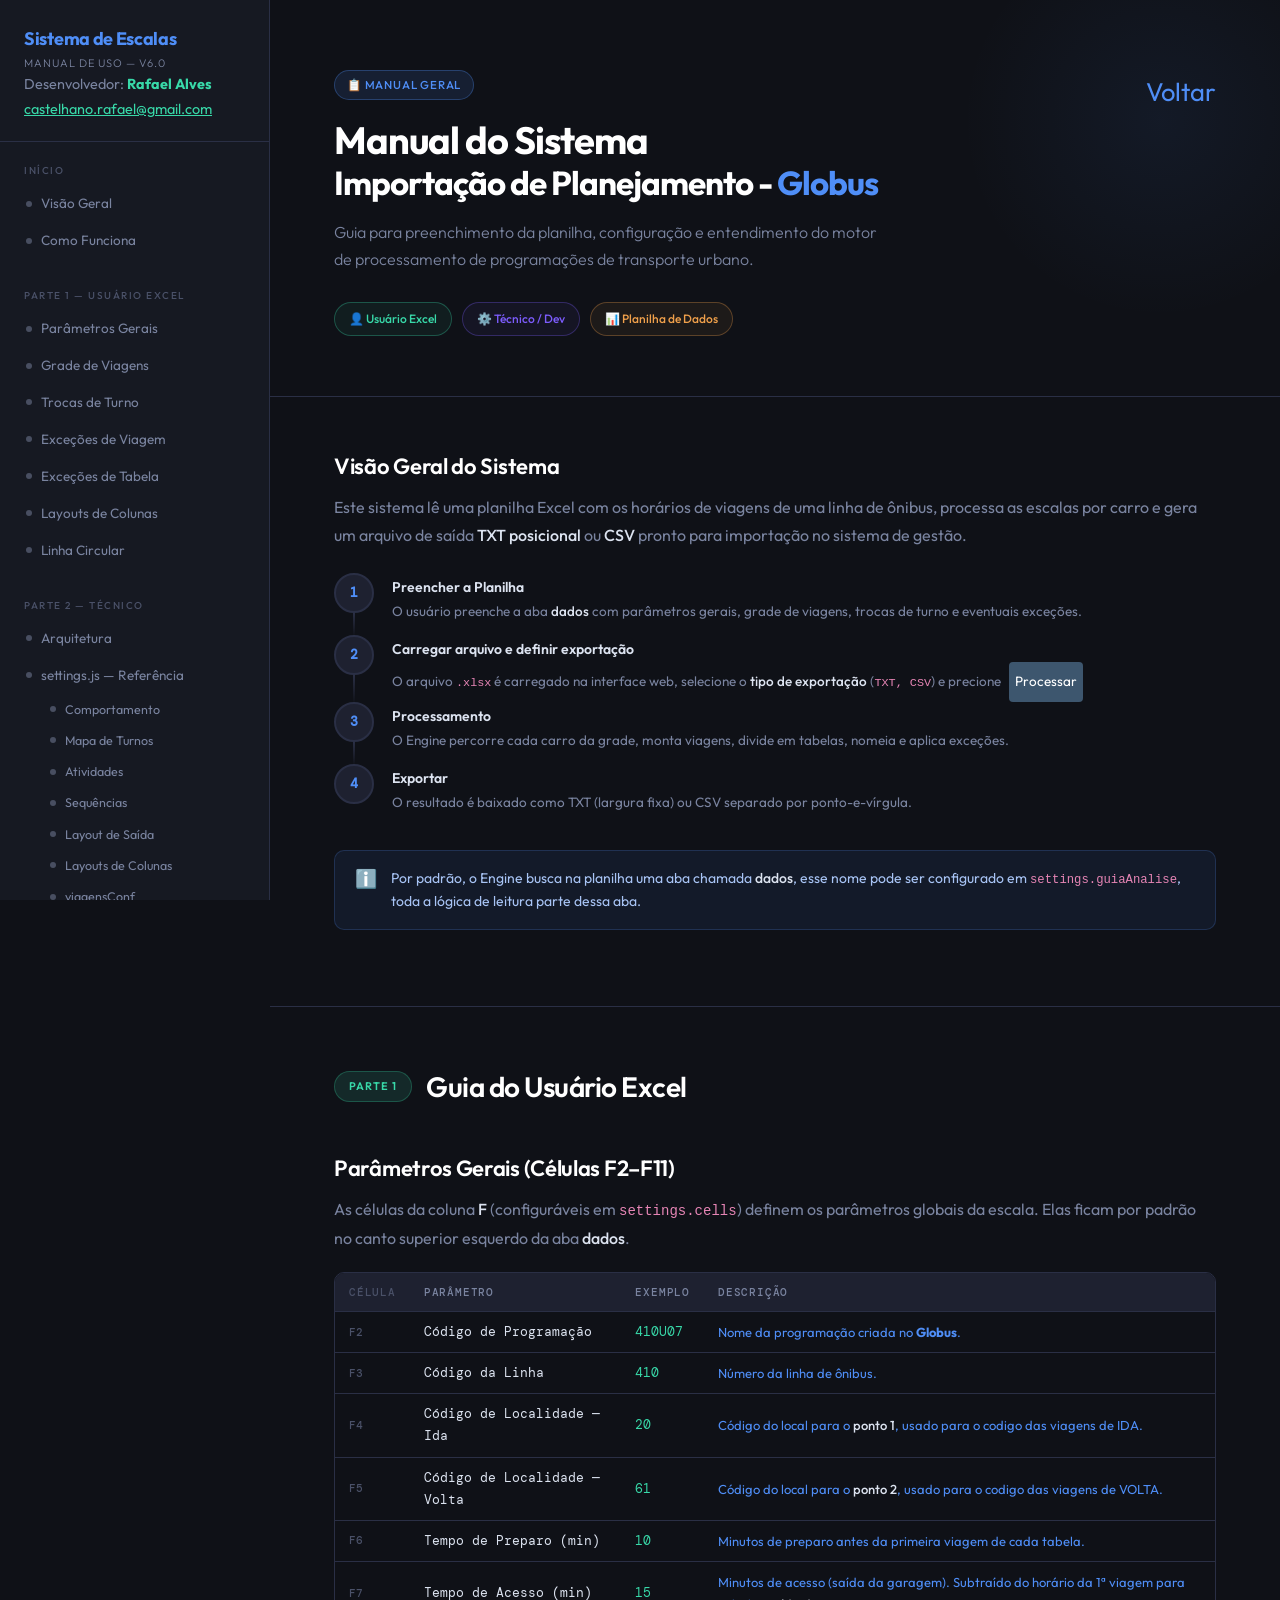
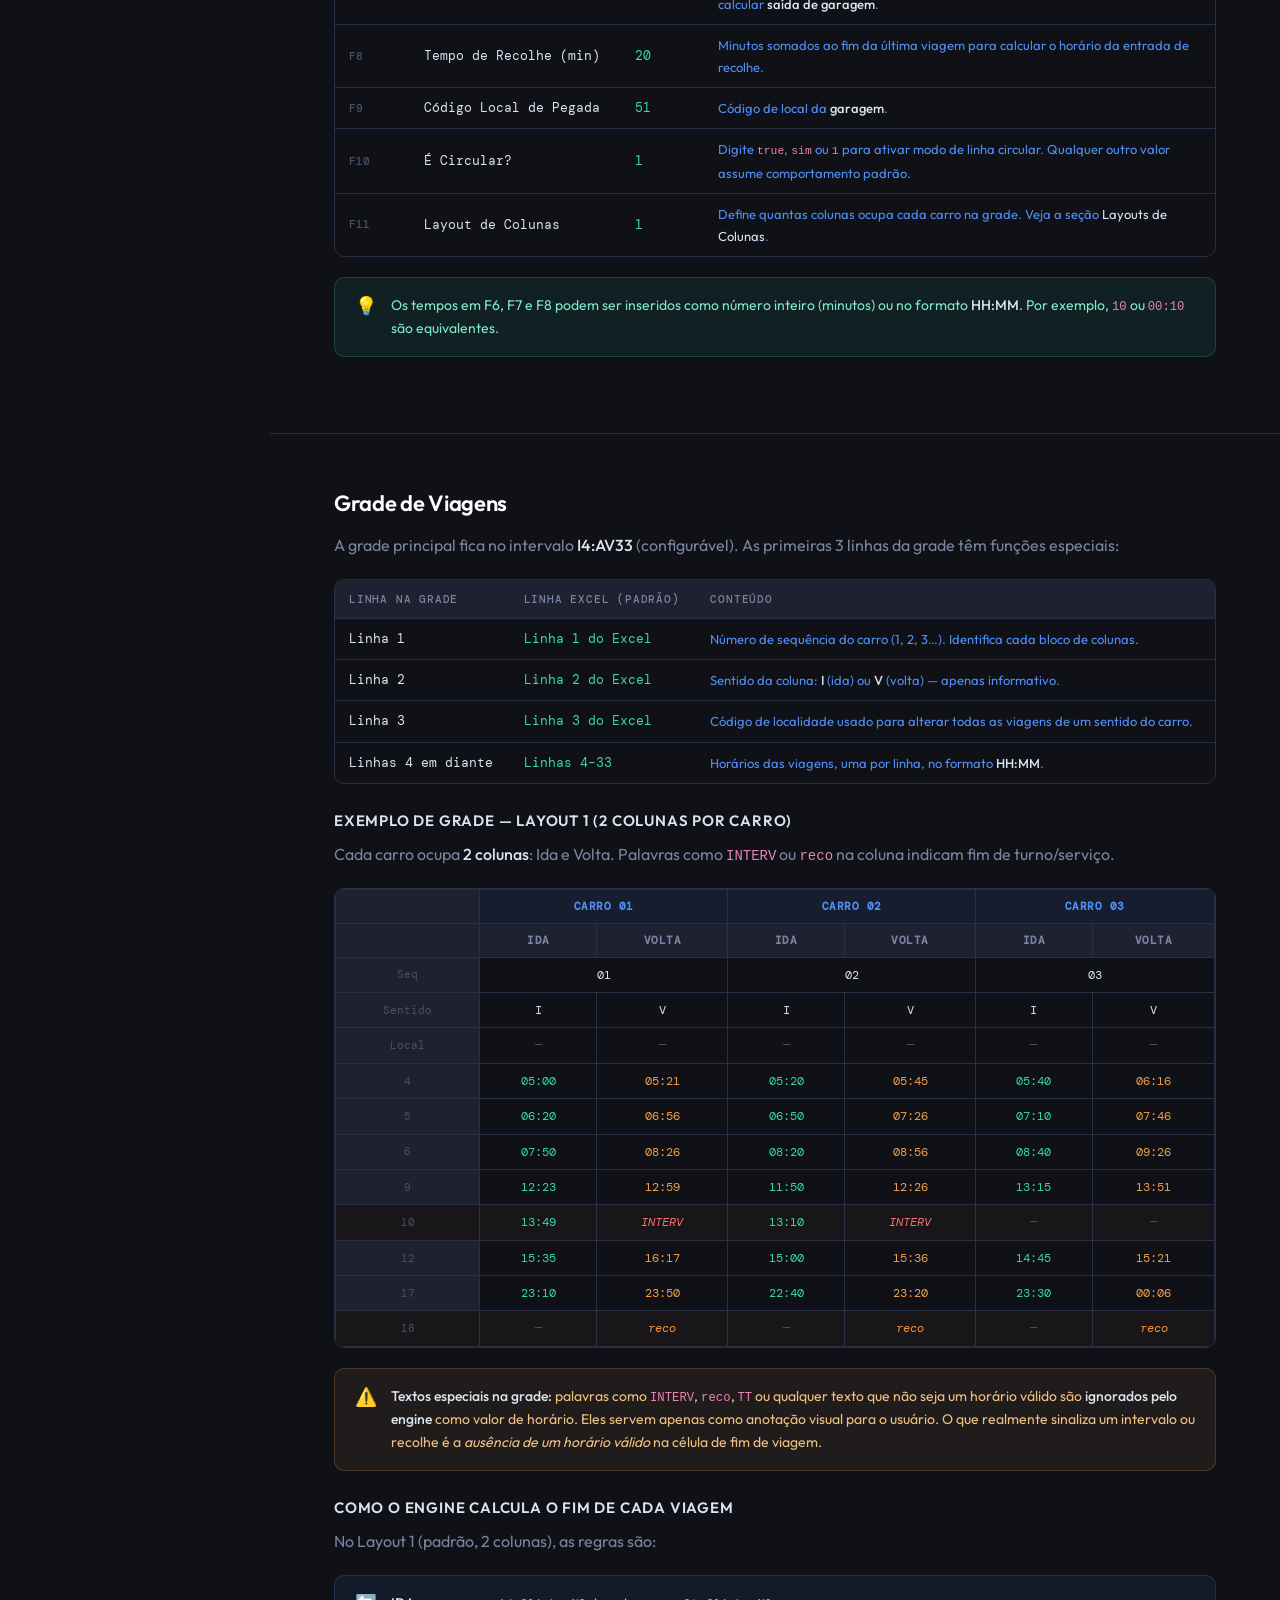
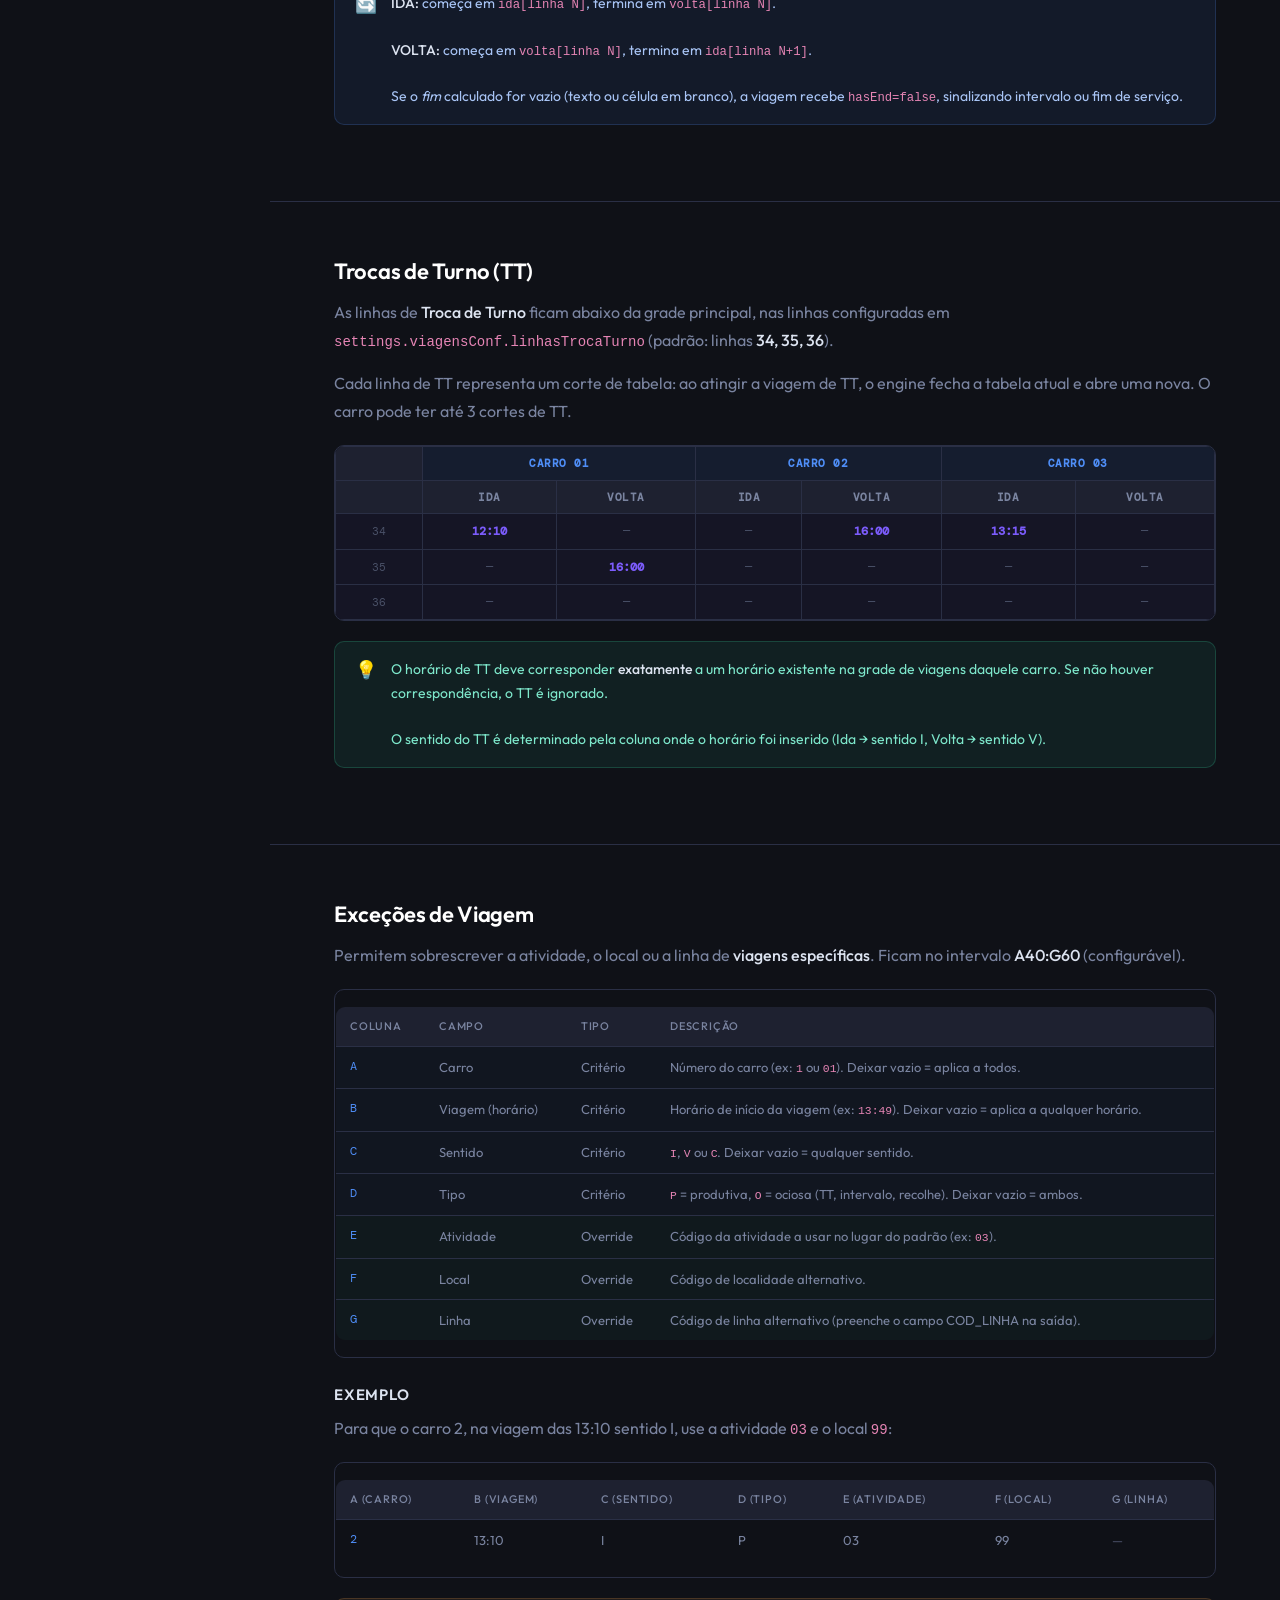
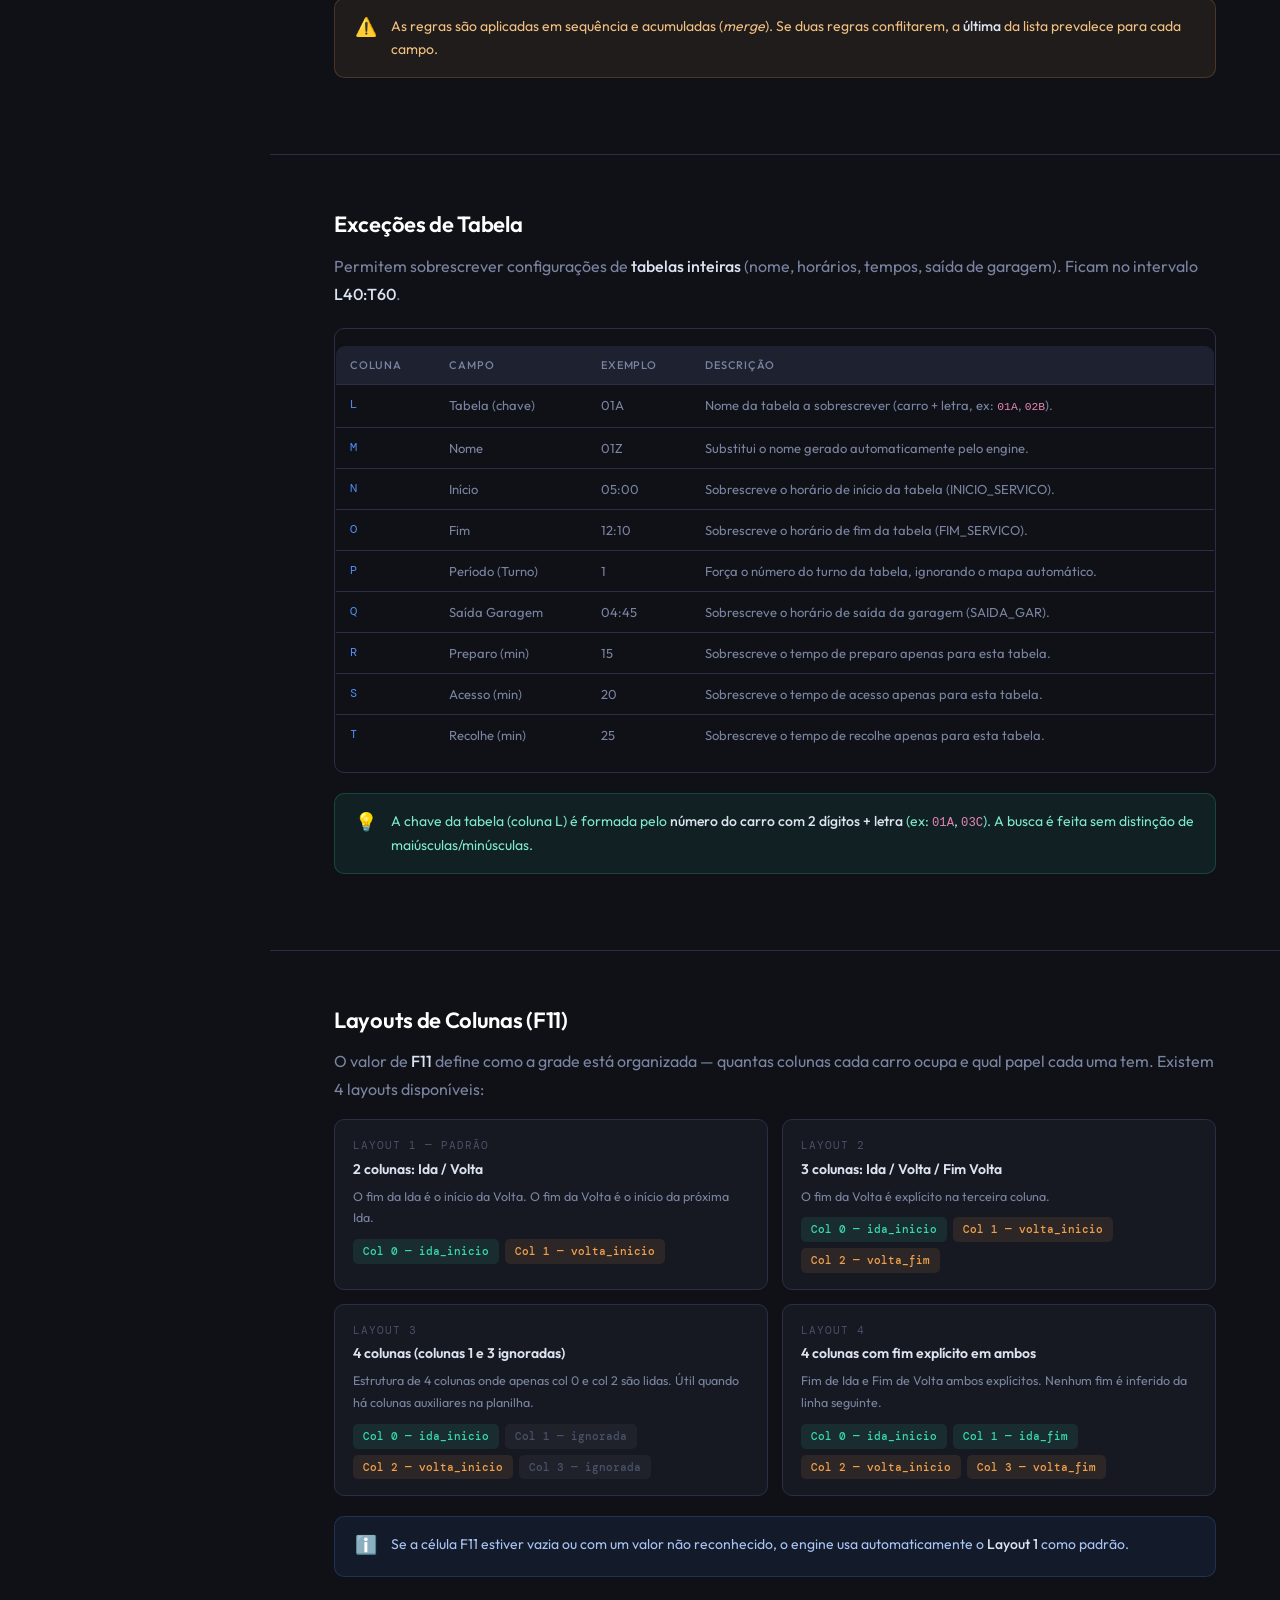
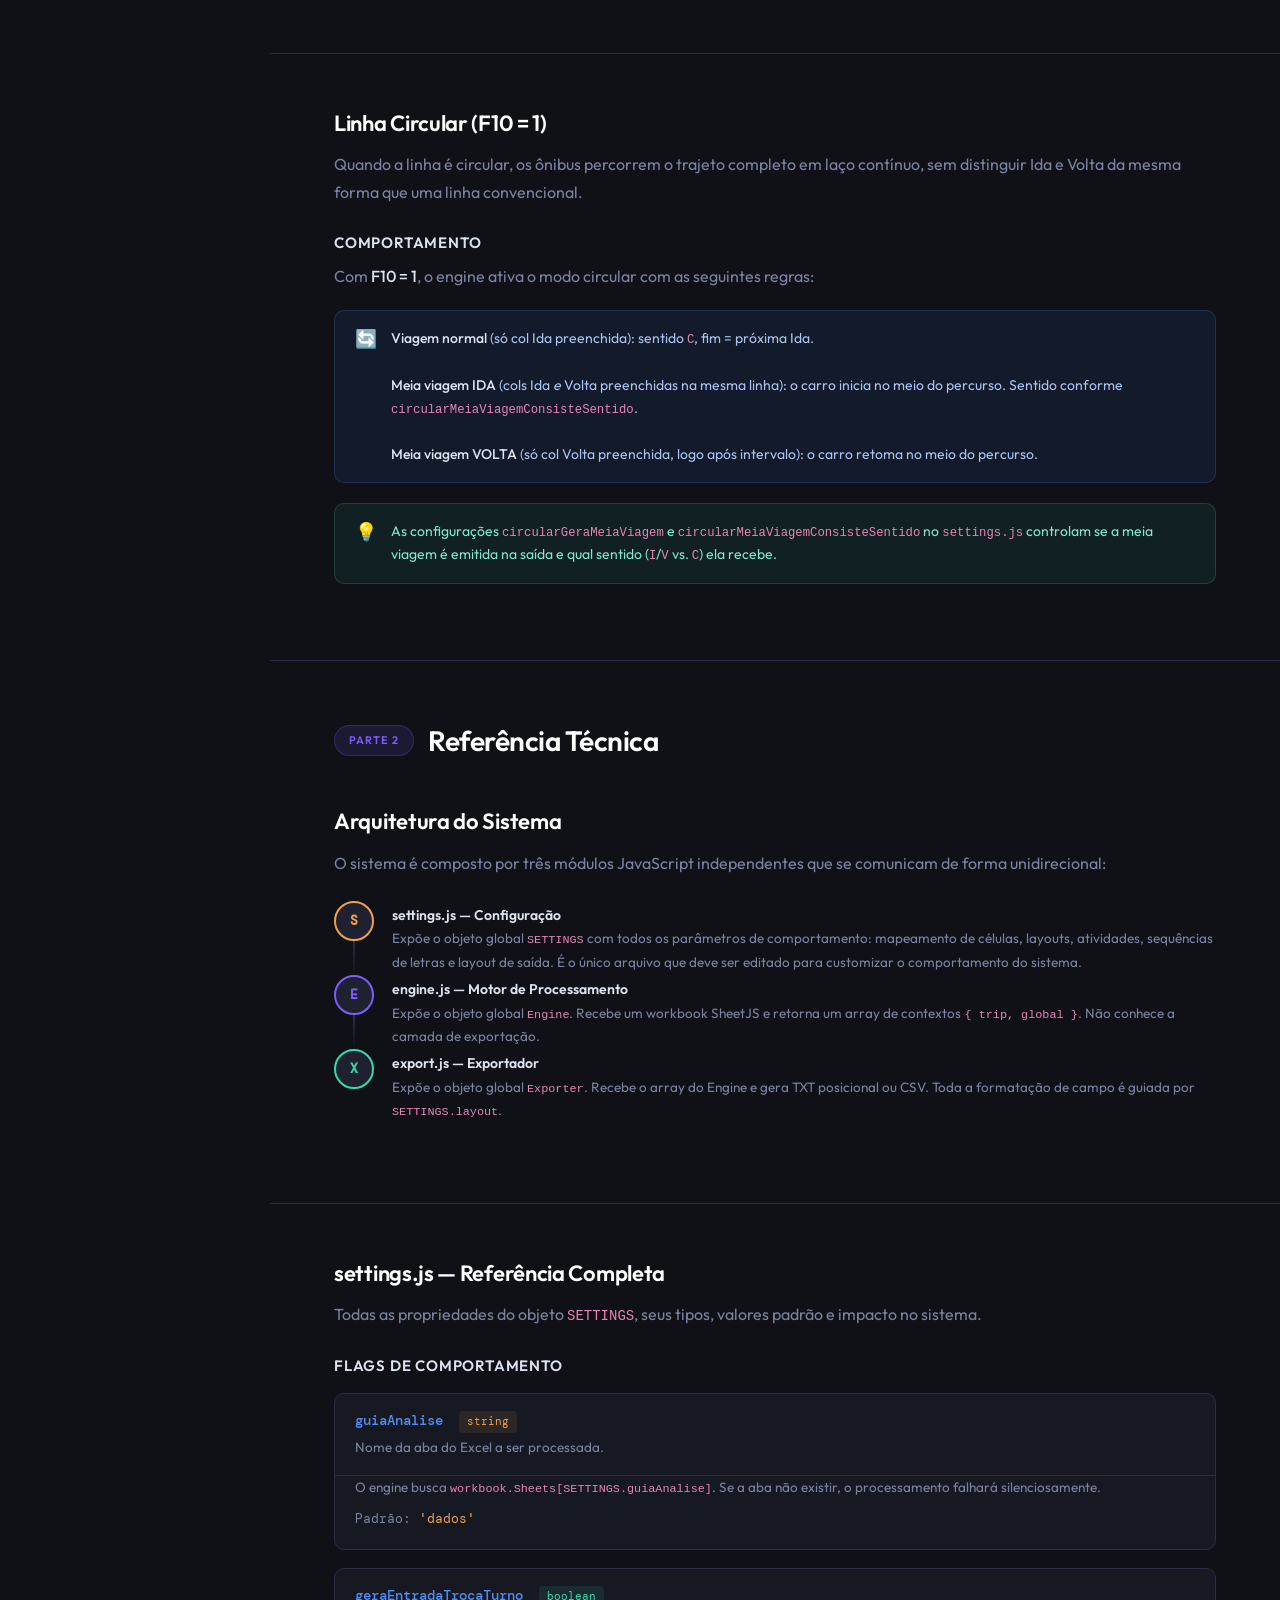
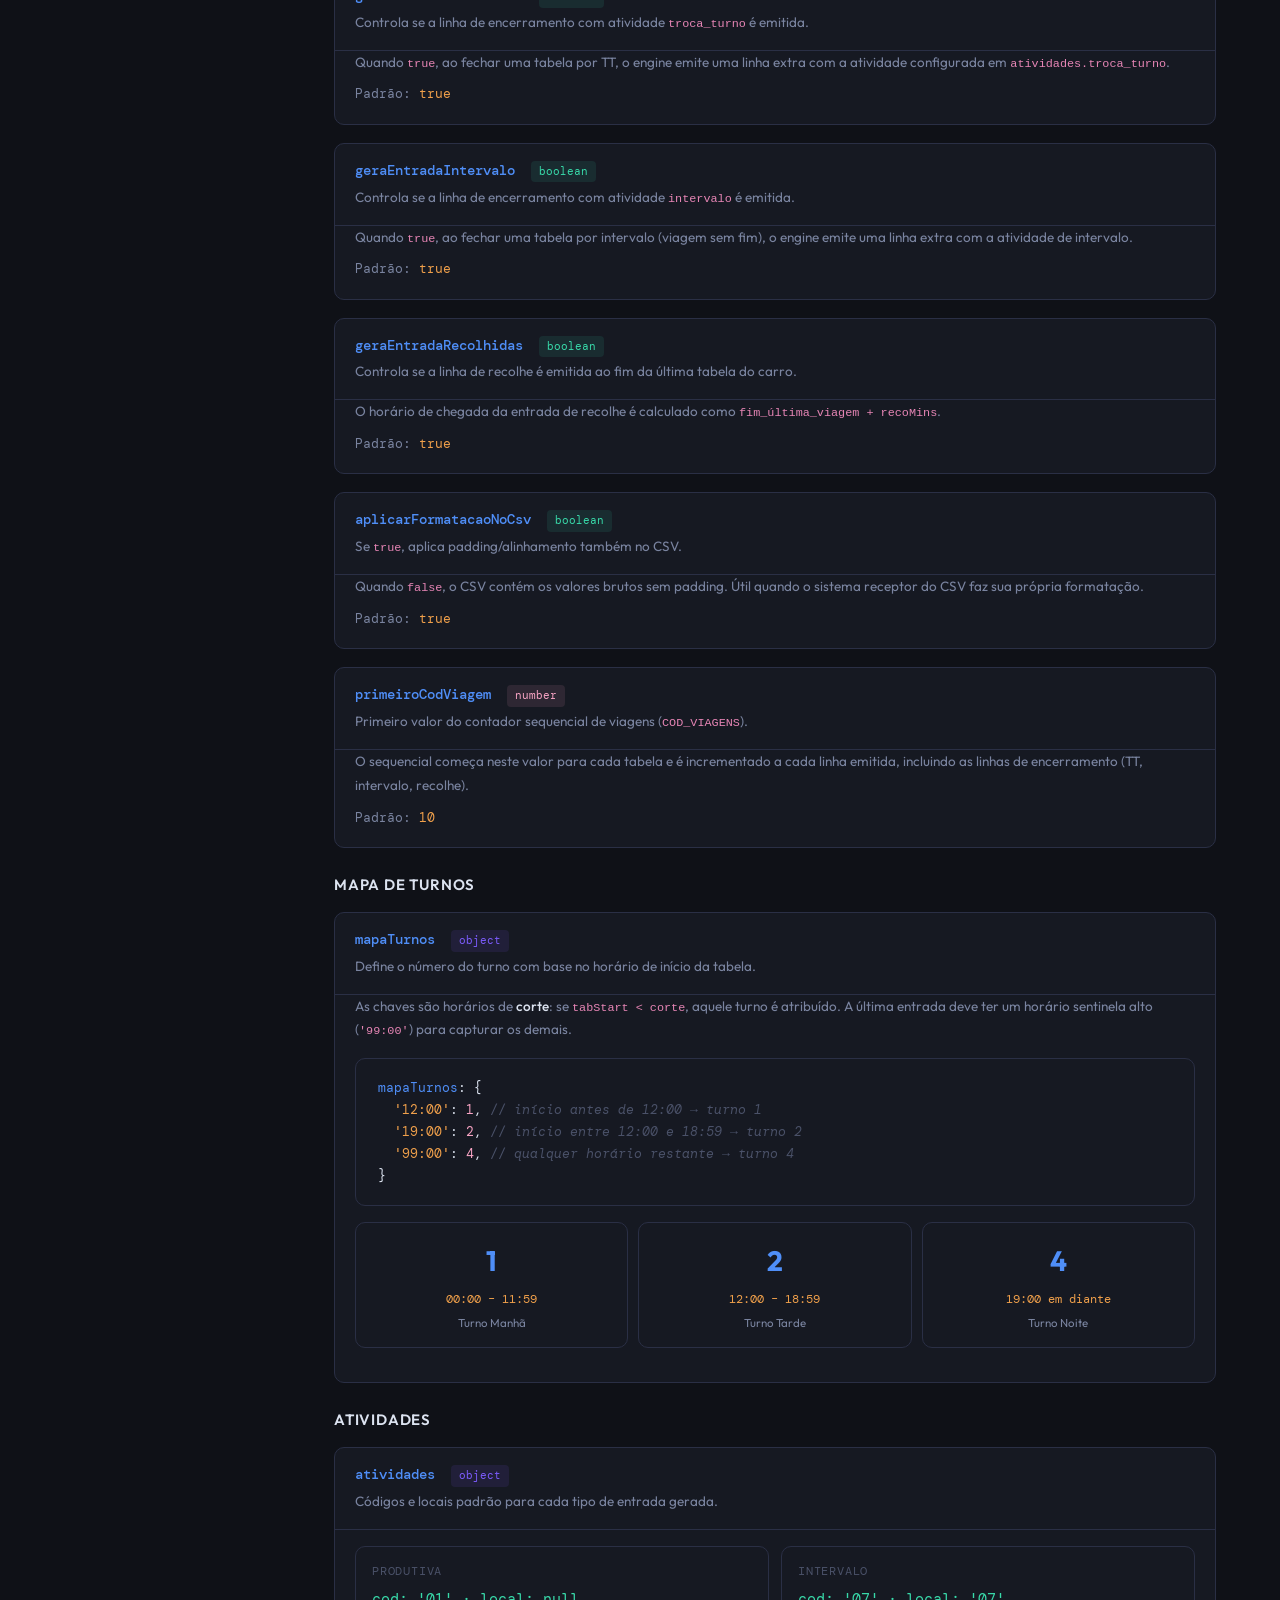
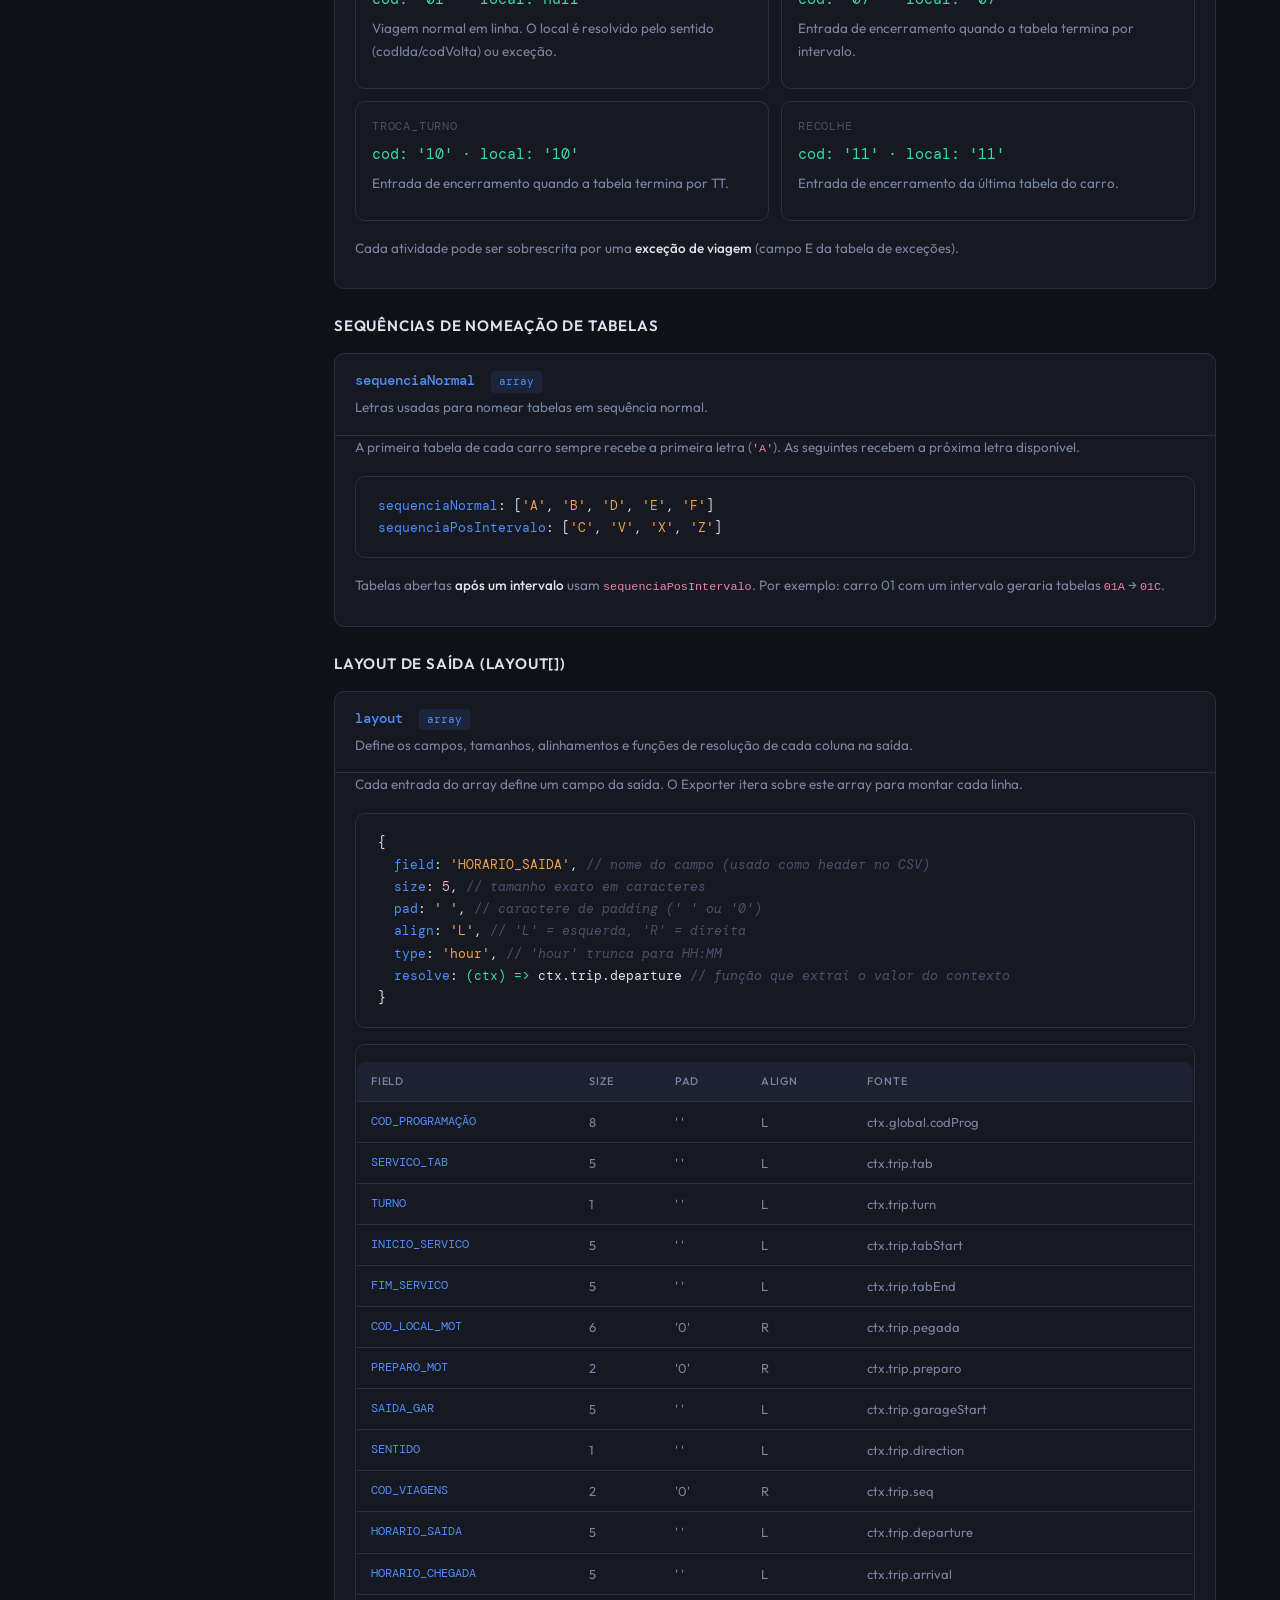
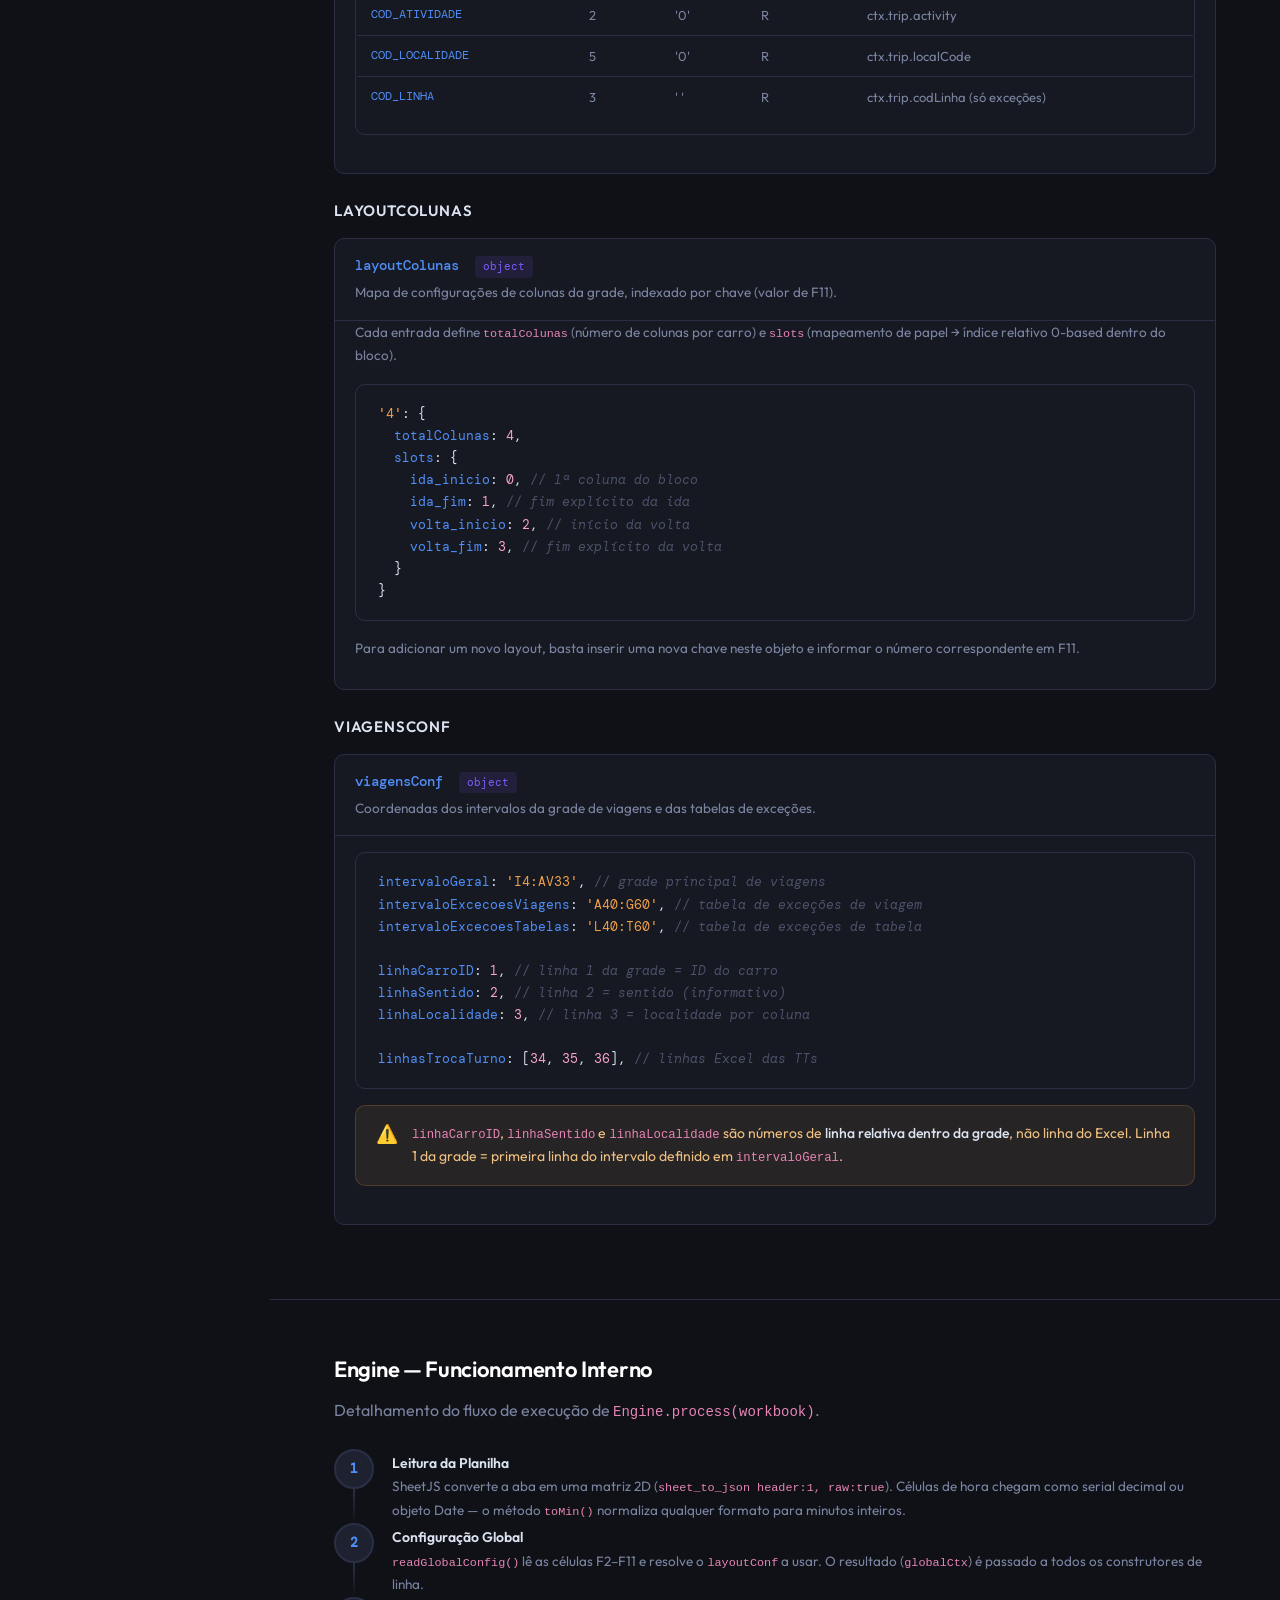
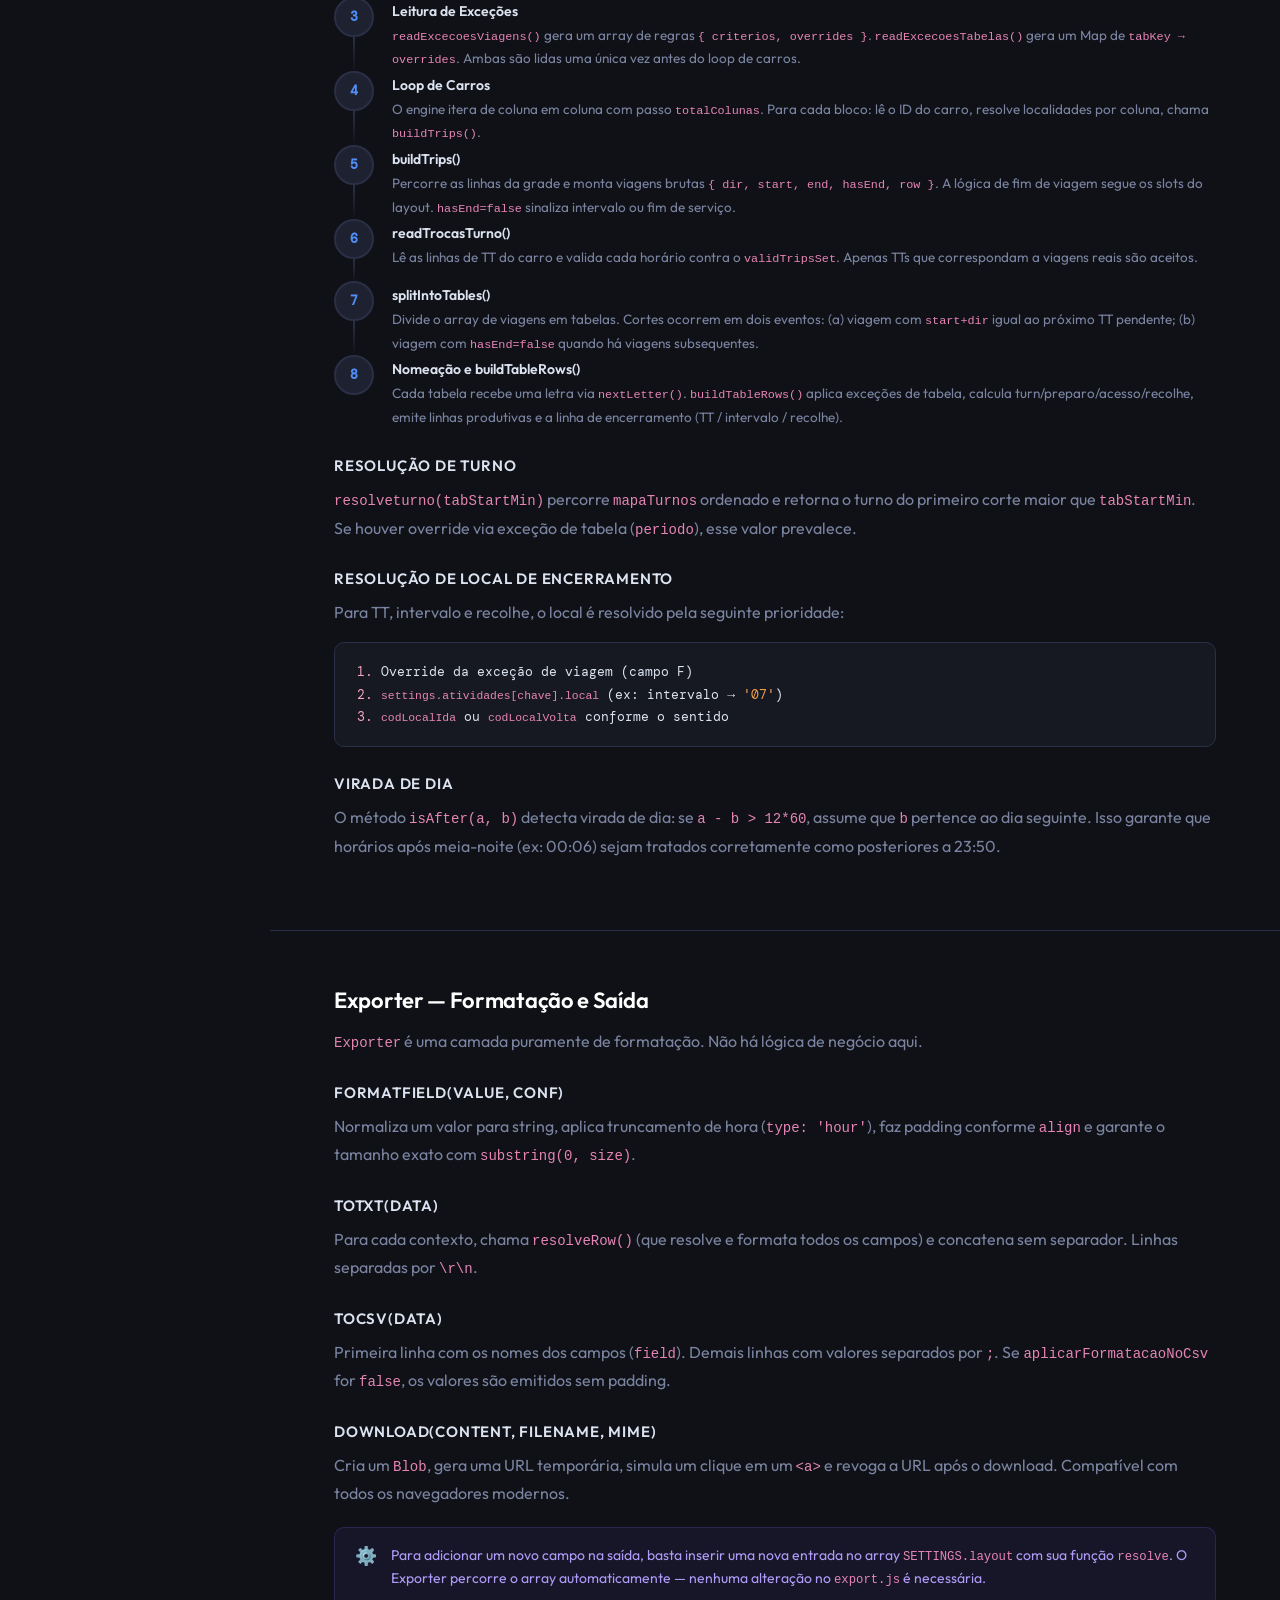
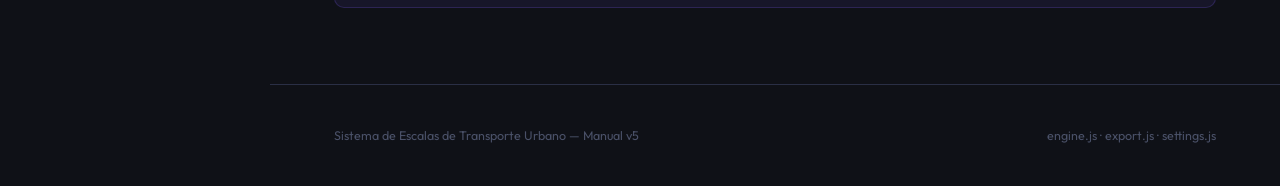
==== manual.html @ d40c5afe "Add manual app" ====
<!DOCTYPE html>
<html lang="pt-BR" data-bs-theme="dark">
<head>
<meta charset="UTF-8">
<meta name="viewport" content="width=device-width, initial-scale=1.0">
<title>Manual - Import Programação</title>
<link href="https://fonts.googleapis.com/css2?family=DM+Mono:wght@300;400;500&family=Outfit:wght@300;400;500;600&display=swap" rel="stylesheet">
<link rel="stylesheet" href="static/bootstrap.min.css">
<link rel="stylesheet" href="static/bs_icons/font/bootstrap-icons.min.css">
<link rel="stylesheet" href="static/app.css">
<style>
  :root {
    --bg:         #0f1117;
    --bg2:        #161922;
    --bg3:        #1e2130;
    --border:     #2a2f45;
    --accent:     #4f8ef7;
    --accent2:    #7c5cfc;
    --accent3:    #38d9a9;
    --warn:       #f0a04b;
    --text:       #dce3f0;
    --text-muted: #7a84a0;
    --text-dim:   #4a5168;
    --tag-bg:     rgba(79,142,247,0.12);
    --tag-border: rgba(79,142,247,0.3);
    --radius:     10px;
    --sidebar-w:  270px;
    --matte-bg: #3d566e;
    --matte-border: #32465a;
    --matte-color: #ffffff;
  }

  *, *::before, *::after { box-sizing: border-box; margin: 0; padding: 0; }

  html { scroll-behavior: smooth; }

  body {
    font-family: 'Outfit', sans-serif;
    background: var(--bg);
    color: var(--text);
    font-size: 1rem;
    line-height: 1.7;
    display: flex;
    min-height: 100vh;
  }

  /* ── SIDEBAR ─────────────────────────────────────── */
  #sidebar {
    width: var(--sidebar-w);
    /* min-height: 100vh; */
    height: 100vh;
    background: var(--bg2);
    border-right: 1px solid var(--border);
    position: fixed;
    top: 0; left: 0;
    /* overflow-y: auto; */
    overflow-y: overlay;
    display: flex;
    flex-direction: column;
    z-index: 100;
    transition: transform 0.3s;
  }

  .sidebar-logo {
    padding: 28px 24px 20px;
    border-bottom: 1px solid var(--border);
  }

  .sidebar-logo .app-name {
    font-family: 'Outfit', serif;
    font-size: 18px;
    font-weight: 700;
    color: var(--accent);
    letter-spacing: -0.3px;
    line-height: 1.2;
  }

  .sidebar-logo .app-sub {
    font-size: 11px;
    color: var(--text-muted);
    font-weight: 300;
    margin-top: 4px;
    text-transform: uppercase;
    letter-spacing: 1px;
  }
  .sidebar-logo .app-owner {
    font-size: 0.9rem;
    color: var(--text-muted);
  }
  .sidebar-logo .app-owner b {
    color: var(--accent3);
  }
  .sidebar-logo .app-contact {
    font-size: 0.9rem;
    user-select: all;
    text-decoration: underline;
    color: var(--accent3);
  }

   /* Personalização da barra de rolagem para o Sidebar */
  #sidebar::-webkit-scrollbar {
    width: 6px;
  }

  #sidebar::-webkit-scrollbar-track {
    background: transparent;
  }

  #sidebar::-webkit-scrollbar-thumb {
    background: transparent; /* Invisível por padrão */
    border-radius: 10px;
  }

  /* Quando o mouse estiver sobre o sidebar, a barrinha aparece */
  #sidebar:hover::-webkit-scrollbar-thumb {
    background: var(--border); 
  }

  /* Cor ao passar o mouse na barrinha em si */
  #sidebar::-webkit-scrollbar-thumb:hover {
    background: var(--text-dim);
  }
  
  /* Firefox */
  #sidebar {
    scrollbar-width: thin;
    scrollbar-color: transparent transparent;
  }
  
  #sidebar:hover {
    scrollbar-color: var(--border) transparent;
  }

  .nav-section {
    padding: 20px 16px 8px;
  }

  .nav-section-title {
    font-size: 10px;
    text-transform: uppercase;
    letter-spacing: 1.5px;
    color: var(--text-dim);
    font-weight: 500;
    padding: 0 8px;
    margin-bottom: 6px;
  }

  .nav-section:last-of-type {
    padding-bottom: 60px; /* adiciona padding ao final do ultimo item */
}

  .nav-item {
    display: flex;
    align-items: center;
    gap: 9px;
    padding: 7px 10px;
    border-radius: 7px;
    color: var(--text-muted);
    text-decoration: none;
    font-size: 13.5px;
    font-weight: 400;
    transition: all 0.15s;
    cursor: pointer;
  }

  .nav-item:hover { background: var(--bg3); color: var(--text); }
  .nav-item.active { background: var(--tag-bg); color: var(--accent); }

  .nav-item .dot {
    width: 6px; height: 6px;
    border-radius: 50%;
    background: currentColor;
    opacity: 0.5;
    flex-shrink: 0;
  }

  .nav-sub {
    padding-left: 24px;
  }

  .nav-sub .nav-item {
    font-size: 12.5px;
    padding: 5px 10px;
  }

  /* ── MAIN ────────────────────────────────────────── */
  #main {
    margin-left: var(--sidebar-w);
    flex: 1;
    min-width: 0;
  }

  /* ── HERO ─────────────────────────────────────────── */
  .hero {
    padding: 70px 64px 60px;
    border-bottom: 1px solid var(--border);
    position: relative;
    overflow: hidden;
  }

  .hero::before {
    content: '';
    position: absolute;
    top: -80px; right: -80px;
    width: 400px; height: 400px;
    background: radial-gradient(circle, rgba(79,142,247,0.07) 0%, transparent 70%);
    pointer-events: none;
  }

  .hero-badge {
    display: inline-flex;
    align-items: center;
    gap: 6px;
    background: var(--tag-bg);
    border: 1px solid var(--tag-border);
    border-radius: 20px;
    padding: 4px 12px;
    font-size: 11.5px;
    color: var(--accent);
    font-weight: 500;
    margin-bottom: 20px;
    text-transform: uppercase;
    letter-spacing: 0.8px;
  }

  .hero h1 {
    font-family: 'Outfit', serif;
    font-size: 38px;
    font-weight: 700;
    line-height: 1.1;
    color: #fff;
    margin-bottom: 16px;
    letter-spacing: -1px;
  }

  .hero h1 em {
    font-style: normal;
    color: var(--accent);
  }

  .hero p {
    font-size: 16px;
    color: var(--text-muted);
    max-width: 560px;
    font-weight: 300;
    line-height: 1.7;
  }

  .hero-pills {
    display: flex;
    gap: 10px;
    margin-top: 28px;
    flex-wrap: wrap;
  }

  .pill {
    padding: 6px 14px;
    border-radius: 20px;
    font-size: 12px;
    font-weight: 500;
    border: 1px solid var(--border);
    color: var(--text-muted);
  }

  .pill.user  { border-color: rgba(56,217,169,0.3); color: var(--accent3); background: rgba(56,217,169,0.06); }
  .pill.tech  { border-color: rgba(124,92,252,0.3); color: var(--accent2); background: rgba(124,92,252,0.06); }
  .pill.excel { border-color: rgba(240,160,75,0.3);  color: var(--warn);   background: rgba(240,160,75,0.06); }

  /* ── SECTIONS ────────────────────────────────────── */
  .section {
    padding: 56px 64px;
    border-bottom: 1px solid var(--border);
  }

  .section-part-header {
    display: flex;
    align-items: center;
    gap: 14px;
    margin-bottom: 40px;
  }

  .part-badge {
    padding: 5px 14px;
    border-radius: 20px;
    font-size: 11px;
    font-weight: 600;
    text-transform: uppercase;
    letter-spacing: 1px;
  }

  .part-badge.part1 { background: rgba(56,217,169,0.12); color: var(--accent3); border: 1px solid rgba(56,217,169,0.25); }
  .part-badge.part2 { background: rgba(124,92,252,0.12); color: var(--accent2); border: 1px solid rgba(124,92,252,0.25); }

  .part-title {
    font-family: 'Outfit', serif;
    font-size: 28px;
    font-weight: 600;
    color: #fff;
    letter-spacing: -0.5px;
  }

  h2 {
    font-family: 'Outfit', serif;
    font-size: 22px;
    font-weight: 600;
    color: #fff;
    margin-bottom: 14px;
    margin-top: 44px;
    letter-spacing: -0.3px;
    display: flex;
    align-items: center;
    gap: 10px;
  }

  h2:first-child { margin-top: 0; }

  h2 .anchor-icon {
    font-size: 14px;
    color: var(--text-dim);
    opacity: 0;
    transition: opacity 0.2s;
  }

  h2:hover .anchor-icon { opacity: 1; }

  h3 {
    font-size: 15px;
    font-weight: 600;
    color: var(--text);
    margin: 28px 0 10px;
    text-transform: uppercase;
    letter-spacing: 0.8px;
    font-family: 'Outfit', sans-serif;
  }

  p { color: var(--text-muted); margin-bottom: 14px; line-height: 1.75; }

  strong { color: var(--text); font-weight: 500; }

  a { color: var(--accent); text-decoration: none; }
  a:hover { text-decoration: underline; }

  /* ── CALLOUTS ────────────────────────────────────── */
  .callout {
    border-radius: var(--radius);
    padding: 16px 20px;
    margin: 20px 0;
    display: flex;
    gap: 14px;
    align-items: flex-start;
    font-size: 14px;
    line-height: 1.65;
  }

  .callout-icon { font-size: 18px; flex-shrink: 0; margin-top: -3px; }

  .callout.info    { background: rgba(79,142,247,0.08);  border: 1px solid rgba(79,142,247,0.2);  color: #a8c4f5; }
  .callout.tip     { background: rgba(56,217,169,0.08);  border: 1px solid rgba(56,217,169,0.2);  color: #7ee8cc; }
  .callout.warning { background: rgba(240,160,75,0.08);  border: 1px solid rgba(240,160,75,0.2);  color: #f0c080; }
  .callout.tech    { background: rgba(124,92,252,0.08);  border: 1px solid rgba(124,92,252,0.2);  color: #b09cf8; }

  /* ── EXCEL TABLE ─────────────────────────────────── */
  .excel-wrap {
    overflow-x: auto;
    border-radius: var(--radius);
    border: 1px solid var(--border);
    margin: 20px 0;
  }

  .excel-table {
    width: 100%;
    border-collapse: collapse;
    font-size: 13px;
    font-family: 'DM Mono', monospace;
  }

  .excel-table thead tr {
    background: var(--bg3);
  }

  .excel-table thead th {
    padding: 10px 14px;
    text-align: left;
    color: var(--text-muted);
    font-size: 11px;
    text-transform: uppercase;
    letter-spacing: 0.8px;
    font-weight: 500;
    border-bottom: 1px solid var(--border);
    white-space: nowrap;
  }

  .excel-table thead th.col-addr {
    color: var(--text-dim);
    width: 50px;
  }

  .excel-table tbody tr:hover { background: rgba(255,255,255,0.02); }

  .excel-table tbody td {
    padding: 9px 14px;
    border-bottom: 1px solid var(--border);
    color: var(--text);
    vertical-align: middle;
  }

  .excel-table tbody tr:last-child td { border-bottom: none; }

  .excel-table td.col-addr {
    color: var(--text-dim);
    font-size: 11px;
    font-weight: 500;
  }

  .excel-table td.value-example {
    color: var(--accent3);
  }

  .excel-table td.value-formula {
    color: var(--warn);
  }

  .excel-table td.value-text {
    color: var(--accent);
    font-family: 'Outfit', sans-serif;
    font-size: 13px;
  }

  .excel-table td.row-header {
    background: var(--bg3);
    color: var(--text-dim);
    font-size: 11px;
    text-align: center;
    width: 40px;
  }

  /* grid demo table */
  .grid-table {
    border-collapse: collapse;
    font-size: 12px;
    font-family: 'DM Mono', monospace;
    width: 100%;
  }

  .grid-table th, .grid-table td {
    border: 1px solid var(--border);
    padding: 7px 12px;
    text-align: center;
    white-space: nowrap;
  }

  .grid-table thead th {
    background: var(--bg3);
    color: var(--text-muted);
    font-size: 11px;
    text-transform: uppercase;
    letter-spacing: 0.5px;
  }

  .grid-table thead th.car-header {
    background: rgba(79,142,247,0.1);
    color: var(--accent);
  }

  .grid-table td.row-num {
    color: var(--text-dim);
    font-size: 11px;
    background: var(--bg3);
  }

  .grid-table td.ida   { color: var(--accent3); }
  .grid-table td.volta { color: var(--warn); }
  .grid-table td.interv { color: #f87171; font-style: italic; }
  .grid-table td.reco  { color: #fb923c; font-style: italic; }
  .grid-table td.tt    { color: var(--accent2); font-weight: 600; }
  .grid-table td.empty { color: var(--text-dim); }

  .grid-table tr.tt-row td { background: rgba(124,92,252,0.06); }
  .grid-table tr.special-row td { background: rgba(240,160,75,0.04); }

  /* ── CODE ────────────────────────────────────────── */
  code {
  font-size: 0.875em;
  color: #e685b5;
  word-wrap: break-word;
  font-family: SFMono-Regular, Menlo, Monaco, Consolas, "Liberation Mono", "Courier New", monospace;
}

  .code-block {
    background: var(--bg2);
    border: 1px solid var(--border);
    border-radius: var(--radius);
    padding: 18px 22px;
    margin: 16px 0;
    font-family: 'DM Mono', monospace;
    font-size: 13px;
    line-height: 1.7;
    color: var(--text);
    overflow-x: auto;
  }

  .code-block .key   { color: var(--accent); }
  .code-block .val   { color: var(--accent3); }
  .code-block .str   { color: var(--warn); }
  .code-block .cmt   { color: var(--text-dim); font-style: italic; }
  .code-block .num   { color: #f8a4c4; }

  /* ── SETTINGS CARD ───────────────────────────────── */
  .settings-card {
    background: var(--bg2);
    border: 1px solid var(--border);
    border-radius: var(--radius);
    margin: 18px 0;
    overflow: hidden;
    transition: border-color 0.2s;
  }

  .settings-card:hover { border-color: var(--accent2); }

  .settings-card-header {
    display: flex;
    align-items: flex-start;
    justify-content: space-between;
    gap: 12px;
    padding: 16px 20px;
    cursor: pointer;
    user-select: none;
  }

  .settings-card-left { display: flex; gap: 14px; align-items: flex-start; }

  .settings-key {
    font-family: 'DM Mono', monospace;
    font-size: 13.5px;
    color: var(--accent);
    font-weight: 500;
  }

  .settings-type {
    display: inline-block;
    font-size: 10.5px;
    padding: 2px 8px;
    border-radius: 4px;
    font-family: 'DM Mono', monospace;
    font-weight: 400;
    margin-left: 8px;
  }

  .type-bool    { background: rgba(56,217,169,0.1);  color: var(--accent3); }
  .type-number  { background: rgba(248,164,196,0.1); color: #f8a4c4; }
  .type-string  { background: rgba(240,160,75,0.1);  color: var(--warn); }
  .type-object  { background: rgba(124,92,252,0.1);  color: var(--accent2); }
  .type-array   { background: rgba(79,142,247,0.1);  color: var(--accent); }

  .settings-desc {
    font-size: 13.5px;
    color: var(--text-muted);
    margin-top: 3px;
  }

  .settings-card-body {
    padding: 0 20px 18px;
    border-top: 1px solid var(--border);
  }

  .settings-card-body p { font-size: 13.5px; margin-bottom: 10px; }

  .default-line {
    display: flex;
    align-items: center;
    gap: 8px;
    font-size: 12.5px;
    font-family: 'DM Mono', monospace;
    color: var(--text-muted);
    margin-top: 10px;
  }

  .default-line span { color: var(--warn); }

  /* ── FLOW DIAGRAM ────────────────────────────────── */
  .flow {
    display: flex;
    flex-direction: column;
    gap: 0;
    margin: 24px 0;
    position: relative;
  }

  .flow-step {
    display: flex;
    align-items: flex-start;
    gap: 18px;
    position: relative;
  }

  .flow-step::before {
    content: '';
    position: absolute;
    left: 19px;
    top: 40px;
    bottom: -2px;
    width: 2px;
    background: linear-gradient(to bottom, var(--border), transparent);
  }

  .flow-step:last-child::before { display: none; }

  .flow-num {
    width: 40px; height: 40px;
    border-radius: 50%;
    background: var(--bg3);
    border: 2px solid var(--border);
    display: flex; align-items: center; justify-content: center;
    font-size: 13px;
    font-weight: 600;
    color: var(--accent);
    flex-shrink: 0;
    margin-bottom: 22px;
    font-family: 'DM Mono', monospace;
  }

  .flow-content { padding-top: 6px; flex: 1; }
  .flow-content h4 { font-size: 14px; font-weight: 600; color: var(--text); margin-bottom: 4px; }
  .flow-content p  { font-size: 13.5px; margin-bottom: 0; }

  /* ── LAYOUT CARDS ─────────────────────────────────── */
  .layout-grid {
    display: grid;
    grid-template-columns: 1fr 1fr;
    gap: 14px;
    margin: 16px 0;
  }

  .layout-card {
    background: var(--bg2);
    border: 1px solid var(--border);
    border-radius: var(--radius);
    padding: 16px 18px;
    transition: border-color 0.2s;
  }

  .layout-card:hover { border-color: var(--accent2); }

  .layout-card-num {
    font-family: 'DM Mono', monospace;
    font-size: 11px;
    color: var(--text-dim);
    text-transform: uppercase;
    letter-spacing: 1px;
    margin-bottom: 6px;
  }

  .layout-card h4 {
    font-size: 14px;
    color: var(--text);
    font-weight: 600;
    margin-bottom: 8px;
  }

  .layout-card p { font-size: 12.5px; margin-bottom: 10px; }

  .col-pills {
    display: flex;
    gap: 6px;
    flex-wrap: wrap;
    margin-top: 8px;
  }

  .col-pill {
    padding: 3px 10px;
    border-radius: 5px;
    font-family: 'DM Mono', monospace;
    font-size: 11px;
    font-weight: 500;
  }

  .col-pill.ida   { background: rgba(56,217,169,0.1);  color: var(--accent3); }
  .col-pill.volta { background: rgba(240,160,75,0.1);   color: var(--warn); }
  .col-pill.skip  { background: rgba(255,255,255,0.04); color: var(--text-dim); }

  /* ── EXCEPTIONS TABLE ─────────────────────────────── */
  .exc-table {
    width: 100%;
    border-collapse: collapse;
    font-size: 13px;
    margin: 16px 0;
    border-radius: var(--radius);
    overflow: hidden;
    border: 1px solid var(--border);
  }

  .exc-table th {
    background: var(--bg3);
    padding: 10px 14px;
    text-align: left;
    font-size: 11px;
    text-transform: uppercase;
    letter-spacing: 0.8px;
    color: var(--text-muted);
    font-weight: 500;
    border-bottom: 1px solid var(--border);
  }

  .exc-table td {
    padding: 9px 14px;
    border-bottom: 1px solid var(--border);
    color: var(--text-muted);
    vertical-align: top;
  }

  .exc-table tr:last-child td { border-bottom: none; }

  .exc-table td:first-child {
    font-family: 'DM Mono', monospace;
    color: var(--accent);
    font-size: 12px;
    white-space: nowrap;
  }

  .exc-table .cat-crit td { background: rgba(79,142,247,0.04); }
  .exc-table .cat-over td { background: rgba(56,217,169,0.04); }

  /* ── BUTTON + DIVIDER ─────────────────────────────────────── */
  .divider {
    height: 1px;
    background: linear-gradient(to right, transparent, var(--border), transparent);
    margin: 36px 0;
  }
  .btn-1 {
    display: inline-block;
    padding: 0.5rem 0.375rem;
    border-radius: 4px;
    margin: 0 5px 0 5px;
    background-color: var(--matte-bg);
    border-color: var(--matte-border);
    color: var(--matte-color);
  }

  /* ── TOC ─────────────────────────────────────────── */
  .toc-box {
    background: var(--bg2);
    border: 1px solid var(--border);
    border-radius: var(--radius);
    padding: 22px 26px;
    margin: 0 0 36px;
    display: grid;
    grid-template-columns: 1fr 1fr;
    gap: 6px 32px;
  }

  .toc-link {
    color: var(--text-muted);
    text-decoration: none;
    font-size: 13.5px;
    padding: 4px 0;
    display: flex;
    align-items: center;
    gap: 8px;
    transition: color 0.15s;
  }

  .toc-link::before {
    content: '→';
    color: var(--text-dim);
    font-size: 11px;
    flex-shrink: 0;
  }

  .toc-link:hover { color: var(--accent); }

  /* ── TURN MAP ─────────────────────────────────────── */
  .turn-visual {
    display: flex;
    gap: 10px;
    margin: 16px 0;
    flex-wrap: wrap;
  }

  .turn-item {
    flex: 1;
    min-width: 120px;
    background: var(--bg2);
    border: 1px solid var(--border);
    border-radius: var(--radius);
    padding: 14px 16px;
    text-align: center;
  }

  .turn-item .turn-num { font-size: 28px; font-weight: 700; font-family: 'Outfit', serif; color: var(--accent); }
  .turn-item .turn-range { font-size: 12px; font-family: 'DM Mono', monospace; color: var(--warn); margin: 4px 0; }
  .turn-item .turn-label { font-size: 11.5px; color: var(--text-muted); }

  /* ── ACTIVITY TABLE ──────────────────────────────── */
  .act-grid {
    display: grid;
    grid-template-columns: repeat(2, 1fr);
    gap: 12px;
    margin: 16px 0;
  }

  .act-card {
    background: var(--bg2);
    border: 1px solid var(--border);
    border-radius: var(--radius);
    padding: 14px 16px;
  }

  .act-card .act-name {
    font-family: 'DM Mono', monospace;
    font-size: 12px;
    color: var(--text-dim);
    text-transform: uppercase;
    letter-spacing: 0.8px;
    margin-bottom: 6px;
  }

  .act-card .act-codes {
    font-family: 'DM Mono', monospace;
    font-size: 15px;
    color: var(--accent3);
    margin-bottom: 4px;
  }

  .act-card .act-desc { font-size: 12.5px; margin: 0; }

  /* ── FOOTER ──────────────────────────────────────── */
  .footer {
    padding: 40px 64px;
    color: var(--text-dim);
    font-size: 12.5px;
    display: flex;
    justify-content: space-between;
    align-items: center;
  }

  /* ── MOBILE TOGGLE ───────────────────────────────── */
  #menu-toggle {
    display: none;
    position: fixed;
    bottom: 24px; right: 24px;
    z-index: 200;
    background: var(--accent);
    color: #fff;
    border: none;
    border-radius: 50%;
    width: 48px; height: 48px;
    font-size: 20px;
    cursor: pointer;
    box-shadow: 0 4px 20px rgba(79,142,247,0.4);
  }

  @media (max-width: 900px) {
    #sidebar {
      transform: translateX(-100%);
    }
    #sidebar.open {
      transform: translateX(0);
    }
    #main {
      margin-left: 0;
    }
    .hero, .section { padding: 40px 28px; }
    .layout-grid, .act-grid, .toc-box { grid-template-columns: 1fr; }
    #menu-toggle { display: flex; align-items: center; justify-content: center; }
    .footer { flex-direction: column; gap: 8px; text-align: center; padding: 30px 28px; }
  }
</style>
</head>
<body>

<!-- SIDEBAR -->
<nav id="sidebar">
  <div class="sidebar-logo">
    <div class="app-name">Sistema de Escalas</div>
    <div class="app-sub">Manual de Uso — v6.0</div>
    <div class="app-owner">Desenvolvedor: <b>Rafael Alves</b></div>
    <div class="app-contact">castelhano.rafael@gmail.com</div>
  </div>

  <div class="nav-section">
    <div class="nav-section-title">Início</div>
    <a class="nav-item" href="#visao-geral"><span class="dot"></span>Visão Geral</a>
    <a class="nav-item" href="#fluxo"><span class="dot"></span>Como Funciona</a>
  </div>

  <div class="nav-section">
    <div class="nav-section-title">Parte 1 — Usuário Excel</div>
    <a class="nav-item" href="#configuracoes-globais"><span class="dot"></span>Parâmetros Gerais</a>
    <a class="nav-item" href="#grade-viagens"><span class="dot"></span>Grade de Viagens</a>
    <a class="nav-item" href="#trocas-turno"><span class="dot"></span>Trocas de Turno</a>
    <a class="nav-item" href="#excecoes-viagens"><span class="dot"></span>Exceções de Viagem</a>
    <a class="nav-item" href="#excecoes-tabelas"><span class="dot"></span>Exceções de Tabela</a>
    <a class="nav-item" href="#layouts-colunas"><span class="dot"></span>Layouts de Colunas</a>
    <a class="nav-item" href="#linha-circular"><span class="dot"></span>Linha Circular</a>
  </div>

  <div class="nav-section">
    <div class="nav-section-title">Parte 2 — Técnico</div>
    <a class="nav-item" href="#engine-overview"><span class="dot"></span>Arquitetura</a>
    <a class="nav-item" href="#settings-ref"><span class="dot"></span>settings.js — Referência</a>
    <div class="nav-sub">
      <a class="nav-item" href="#s-comportamento"><span class="dot"></span>Comportamento</a>
      <a class="nav-item" href="#s-turnos"><span class="dot"></span>Mapa de Turnos</a>
      <a class="nav-item" href="#s-atividades"><span class="dot"></span>Atividades</a>
      <a class="nav-item" href="#s-sequencias"><span class="dot"></span>Sequências</a>
      <a class="nav-item" href="#s-layout-saida"><span class="dot"></span>Layout de Saída</a>
      <a class="nav-item" href="#s-layout-colunas"><span class="dot"></span>Layouts de Colunas</a>
      <a class="nav-item" href="#s-viagens-conf"><span class="dot"></span>viagensConf</a>
    </div>
    <a class="nav-item" href="#engine-internals"><span class="dot"></span>Engine — Internals</a>
    <a class="nav-item" href="#exporter"><span class="dot"></span>Exporter</a>
  </div>
</nav>

<button id="menu-toggle" onclick="document.getElementById('sidebar').classList.toggle('open')">☰</button>

<!-- MAIN -->
<main id="main">
  
  <!-- HERO -->
  <div class="hero">
    <a id="home_id" href="./index.html" style="float: right;font-size: 1.6rem;">Voltar</a>
    <div class="hero-badge">📋 Manual Geral</div>
    <h1>Manual do Sistema<br><small>Importação de Planejamento - <em>Globus</em></small></h1>
    <p>Guia para preenchimento da planilha, configuração e entendimento do motor de processamento de programações de transporte urbano.</p>
    <div class="hero-pills">
      <span class="pill user">👤 Usuário Excel</span>
      <span class="pill tech">⚙️ Técnico / Dev</span>
      <span class="pill excel">📊 Planilha de Dados</span>
    </div>
  </div>

  <!-- VISÃO GERAL -->
  <section class="section" id="visao-geral">
    <h2>Visão Geral do Sistema</h2>
    <p>Este sistema lê uma planilha Excel com os horários de viagens de uma linha de ônibus, processa as escalas por carro e gera um arquivo de saída <strong>TXT posicional</strong> ou <strong>CSV</strong> pronto para importação no sistema de gestão.</p>

    <div class="flow">
      <div class="flow-step">
        <div class="flow-num">1</div>
        <div class="flow-content">
          <h4>Preencher a Planilha</h4>
          <p>O usuário preenche a aba <strong>dados</strong> com parâmetros gerais, grade de viagens, trocas de turno e eventuais exceções.</p>
        </div>
      </div>
      <div class="flow-step">
        <div class="flow-num">2</div>
        <div class="flow-content">
          <h4>Carregar arquivo e definir exportação</h4>
          <p>O arquivo <code>.xlsx</code> é carregado na interface web, selecione o <strong>tipo de exportação</strong> (<code>TXT, CSV</code>) e precione <span class="btn-1">Processar</span> </p>
        </div>
      </div>
      <div class="flow-step">
        <div class="flow-num">3</div>
        <div class="flow-content">
          <h4>Processamento</h4>
          <p>O Engine percorre cada carro da grade, monta viagens, divide em tabelas, nomeia e aplica exceções.</p>
        </div>
      </div>
      <div class="flow-step">
        <div class="flow-num">4</div>
        <div class="flow-content">
          <h4>Exportar</h4>
          <p>O resultado é baixado como TXT (largura fixa) ou CSV separado por ponto-e-vírgula.</p>
        </div>
      </div>
    </div>

    <div id="fluxo"></div>
    <div class="callout info">
      <span class="callout-icon">ℹ️</span>
      <div>Por padrão, o Engine busca na planilha uma aba chamada <strong>dados</strong>, esse nome pode ser configurado em <code>settings.guiaAnalise</code>, toda a lógica de leitura parte dessa aba.</div>
    </div>
  </section>

  <!-- ═══════════════════════════════════════════════ -->
  <!-- PARTE 1 -->
  <!-- ═══════════════════════════════════════════════ -->
  <section class="section" id="configuracoes-globais">
    <div class="section-part-header">
      <span class="part-badge part1">Parte 1</span>
      <span class="part-title">Guia do Usuário Excel</span>
    </div>

    <h2>Parâmetros Gerais (Células F2–F11)</h2>
    <p>As células da coluna <strong>F</strong> (configuráveis em <code>settings.cells</code>) definem os parâmetros globais da escala. Elas ficam por padrão no canto superior esquerdo da aba <strong>dados</strong>.</p>

    <div class="excel-wrap">
      <table class="excel-table">
        <thead>
          <tr>
            <th class="col-addr">Célula</th>
            <th>Parâmetro</th>
            <th>Exemplo</th>
            <th>Descrição</th>
          </tr>
        </thead>
        <tbody>
          <tr>
            <td class="col-addr">F2</td>
            <td>Código de Programação</td>
            <td class="value-example">410U07</td>
            <td class="value-text">Nome da programação criada no <b>Globus</b>.</td>
          </tr>
          <tr>
            <td class="col-addr">F3</td>
            <td>Código da Linha</td>
            <td class="value-example">410</td>
            <td class="value-text">Número da linha de ônibus.</td>
          </tr>
          <tr>
            <td class="col-addr">F4</td>
            <td>Código de Localidade — Ida</td>
            <td class="value-example">20</td>
            <td class="value-text">Código do local para o <strong>ponto 1</strong>, usado para o codigo das viagens de IDA.</td>
          </tr>
          <tr>
            <td class="col-addr">F5</td>
            <td>Código de Localidade — Volta</td>
            <td class="value-example">61</td>
            <td class="value-text">Código do local para o <strong>ponto 2</strong>, usado para o codigo das viagens de VOLTA.</td>
          </tr>
          <tr>
            <td class="col-addr">F6</td>
            <td>Tempo de Preparo (min)</td>
            <td class="value-example">10</td>
            <td class="value-text">Minutos de preparo antes da primeira viagem de cada tabela.</td>
          </tr>
          <tr>
            <td class="col-addr">F7</td>
            <td>Tempo de Acesso (min)</td>
            <td class="value-example">15</td>
            <td class="value-text">Minutos de acesso (saída da garagem). Subtraído do horário da 1ª viagem para calcular <strong>saída de garagem</strong>.</td>
          </tr>
          <tr>
            <td class="col-addr">F8</td>
            <td>Tempo de Recolhe (min)</td>
            <td class="value-example">20</td>
            <td class="value-text">Minutos somados ao fim da última viagem para calcular o horário da entrada de recolhe.</td>
          </tr>
          <tr>
            <td class="col-addr">F9</td>
            <td>Código Local de Pegada</td>
            <td class="value-example">51</td>
            <td class="value-text">Código de local da <strong>garagem</strong>.</td>
          </tr>
          <tr>
            <td class="col-addr">F10</td>
            <td>É Circular?</td>
            <td class="value-example">1</td>
            <td class="value-text">Digite <code>true</code>, <code>sim</code> ou <code>1</code> para ativar modo de linha circular. Qualquer outro valor assume comportamento padrão.</td>
          </tr>
          <tr>
            <td class="col-addr">F11</td>
            <td>Layout de Colunas</td>
            <td class="value-example">1</td>
            <td class="value-text">Define quantas colunas ocupa cada carro na grade. Veja a seção <a style="color: var(--text);" href="#layouts-colunas">Layouts de Colunas</a>.</td>
          </tr>
        </tbody>
      </table>
    </div>

    <div class="callout tip">
      <span class="callout-icon">💡</span>
      <div>Os tempos em F6, F7 e F8 podem ser inseridos como número inteiro (minutos) ou no formato <strong>HH:MM</strong>. Por exemplo, <code>10</code> ou <code>00:10</code> são equivalentes.</div>
    </div>
  </section>

  <!-- GRADE DE VIAGENS -->
  <section class="section" id="grade-viagens">
    <h2>Grade de Viagens</h2>
    <p>A grade principal fica no intervalo <strong>I4:AV33</strong> (configurável). As primeiras 3 linhas da grade têm funções especiais:</p>

    <div class="excel-wrap">
      <table class="excel-table">
        <thead>
          <tr>
            <th>Linha na Grade</th>
            <th>Linha Excel (padrão)</th>
            <th>Conteúdo</th>
          </tr>
        </thead>
        <tbody>
          <tr>
            <td>Linha 1</td>
            <td class="value-example">Linha 1 do Excel</td>
            <td class="value-text">Número de sequência do carro (1, 2, 3…). Identifica cada bloco de colunas.</td>
          </tr>
          <tr>
            <td>Linha 2</td>
            <td class="value-example">Linha 2 do Excel</td>
            <td class="value-text">Sentido da coluna: <strong>I</strong> (ida) ou <strong>V</strong> (volta) — apenas informativo.</td>
          </tr>
          <tr>
            <td>Linha 3</td>
            <td class="value-example">Linha 3 do Excel</td>
            <td class="value-text">Código de localidade usado para alterar todas as viagens de um sentido do carro.</td>
          </tr>
          <tr>
            <td>Linhas 4 em diante</td>
            <td class="value-example">Linhas 4–33</td>
            <td class="value-text">Horários das viagens, uma por linha, no formato <strong>HH:MM</strong>.</td>
          </tr>
        </tbody>
      </table>
    </div>

    <h3>Exemplo de Grade — Layout 1 (2 colunas por carro)</h3>
    <p>Cada carro ocupa <strong>2 colunas</strong>: Ida e Volta. Palavras como <code>INTERV</code> ou <code>reco</code> na coluna indicam fim de turno/serviço.</p>

    <div class="excel-wrap">
      <table class="grid-table">
        <thead>
          <tr>
            <th></th>
            <th colspan="2" class="car-header">Carro 01</th>
            <th colspan="2" class="car-header">Carro 02</th>
            <th colspan="2" class="car-header">Carro 03</th>
          </tr>
          <tr>
            <th></th>
            <th>Ida</th><th>Volta</th>
            <th>Ida</th><th>Volta</th>
            <th>Ida</th><th>Volta</th>
          </tr>
        </thead>
        <tbody>
          <tr><td class="row-num">Seq</td><td colspan="2">01</td><td colspan="2">02</td><td colspan="2">03</td></tr>
          <tr><td class="row-num">Sentido</td><td>I</td><td>V</td><td>I</td><td>V</td><td>I</td><td>V</td></tr>
          <tr><td class="row-num">Local</td><td class="empty">—</td><td class="empty">—</td><td class="empty">—</td><td class="empty">—</td><td class="empty">—</td><td class="empty">—</td></tr>
          <tr><td class="row-num">4</td>
            <td class="ida">05:00</td><td class="volta">05:21</td>
            <td class="ida">05:20</td><td class="volta">05:45</td>
            <td class="ida">05:40</td><td class="volta">06:16</td>
          </tr>
          <tr><td class="row-num">5</td>
            <td class="ida">06:20</td><td class="volta">06:56</td>
            <td class="ida">06:50</td><td class="volta">07:26</td>
            <td class="ida">07:10</td><td class="volta">07:46</td>
          </tr>
          <tr><td class="row-num">6</td>
            <td class="ida">07:50</td><td class="volta">08:26</td>
            <td class="ida">08:20</td><td class="volta">08:56</td>
            <td class="ida">08:40</td><td class="volta">09:26</td>
          </tr>
          <tr><td class="row-num">9</td>
            <td class="ida">12:23</td><td class="volta">12:59</td>
            <td class="ida">11:50</td><td class="volta">12:26</td>
            <td class="ida">13:15</td><td class="volta">13:51</td>
          </tr>
          <tr class="special-row"><td class="row-num">10</td>
            <td class="ida">13:49</td><td class="interv">INTERV</td>
            <td class="ida">13:10</td><td class="interv">INTERV</td>
            <td class="empty">—</td><td class="empty">—</td>
          </tr>
          <tr><td class="row-num">12</td>
            <td class="ida">15:35</td><td class="volta">16:17</td>
            <td class="ida">15:00</td><td class="volta">15:36</td>
            <td class="ida">14:45</td><td class="volta">15:21</td>
          </tr>
          <tr><td class="row-num">17</td>
            <td class="ida">23:10</td><td class="volta">23:50</td>
            <td class="ida">22:40</td><td class="volta">23:20</td>
            <td class="ida">23:30</td><td class="volta">00:06</td>
          </tr>
          <tr class="special-row"><td class="row-num">18</td>
            <td class="empty">—</td><td class="reco">reco</td>
            <td class="empty">—</td><td class="reco">reco</td>
            <td class="empty">—</td><td class="reco">reco</td>
          </tr>
        </tbody>
      </table>
    </div>

    <div class="callout warning">
      <span class="callout-icon">⚠️</span>
      <div><strong>Textos especiais na grade:</strong> palavras como <code>INTERV</code>, <code>reco</code>, <code>TT</code> ou qualquer texto que não seja um horário válido são <strong>ignorados pelo engine</strong> como valor de horário. Eles servem apenas como anotação visual para o usuário. O que realmente sinaliza um intervalo ou recolhe é a <em>ausência de um horário válido</em> na célula de fim de viagem.</div>
    </div>

    <h3>Como o engine calcula o fim de cada viagem</h3>
    <p>No Layout 1 (padrão, 2 colunas), as regras são:</p>
    <div class="callout info">
      <span class="callout-icon">🔄</span>
      <div>
        <strong>IDA:</strong> começa em <code>ida[linha N]</code>, termina em <code>volta[linha N]</code>.<br><br>
        <strong>VOLTA:</strong> começa em <code>volta[linha N]</code>, termina em <code>ida[linha N+1]</code>.<br><br>
        Se o <em>fim</em> calculado for vazio (texto ou célula em branco), a viagem recebe <code>hasEnd=false</code>, sinalizando intervalo ou fim de serviço.
      </div>
    </div>
  </section>

  <!-- TROCAS DE TURNO -->
  <section class="section" id="trocas-turno">
    <h2>Trocas de Turno (TT)</h2>
    <p>As linhas de <strong>Troca de Turno</strong> ficam abaixo da grade principal, nas linhas configuradas em <code>settings.viagensConf.linhasTrocaTurno</code> (padrão: linhas <strong>34, 35, 36</strong>).</p>

    <p>Cada linha de TT representa um corte de tabela: ao atingir a viagem de TT, o engine fecha a tabela atual e abre uma nova. O carro pode ter até 3 cortes de TT.</p>

    <div class="excel-wrap">
      <table class="grid-table">
        <thead>
          <tr>
            <th></th>
            <th colspan="2" class="car-header">Carro 01</th>
            <th colspan="2" class="car-header">Carro 02</th>
            <th colspan="2" class="car-header">Carro 03</th>
          </tr>
          <tr>
            <th></th>
            <th>Ida</th><th>Volta</th>
            <th>Ida</th><th>Volta</th>
            <th>Ida</th><th>Volta</th>
          </tr>
        </thead>
        <tbody>
          <tr class="tt-row"><td class="row-num">34</td>
            <td class="tt">12:10</td><td class="empty">—</td>
            <td class="empty">—</td><td class="tt">16:00</td>
            <td class="tt">13:15</td><td class="empty">—</td>
          </tr>
          <tr class="tt-row"><td class="row-num">35</td>
            <td class="empty">—</td><td class="tt">16:00</td>
            <td class="empty">—</td><td class="empty">—</td>
            <td class="empty">—</td><td class="empty">—</td>
          </tr>
          <tr class="tt-row"><td class="row-num">36</td>
            <td class="empty">—</td><td class="empty">—</td>
            <td class="empty">—</td><td class="empty">—</td>
            <td class="empty">—</td><td class="empty">—</td>
          </tr>
        </tbody>
      </table>
    </div>

    <div class="callout tip">
      <span class="callout-icon">💡</span>
      <div>
        O horário de TT deve corresponder <strong>exatamente</strong> a um horário existente na grade de viagens daquele carro. Se não houver correspondência, o TT é ignorado.<br><br>
        O sentido do TT é determinado pela coluna onde o horário foi inserido (Ida → sentido I, Volta → sentido V).
      </div>
    </div>
  </section>

  <!-- EXCEÇÕES DE VIAGEM -->
  <section class="section" id="excecoes-viagens">
    <h2>Exceções de Viagem</h2>
    <p>Permitem sobrescrever a atividade, o local ou a linha de <strong>viagens específicas</strong>. Ficam no intervalo <strong>A40:G60</strong> (configurável).</p>

    <div class="excel-wrap">
      <table class="exc-table">
        <thead>
          <tr>
            <th>Coluna</th>
            <th>Campo</th>
            <th>Tipo</th>
            <th>Descrição</th>
          </tr>
        </thead>
        <tbody>
          <tr class="cat-crit">
            <td>A</td>
            <td>Carro</td>
            <td>Critério</td>
            <td>Número do carro (ex: <code>1</code> ou <code>01</code>). Deixar vazio = aplica a todos.</td>
          </tr>
          <tr class="cat-crit">
            <td>B</td>
            <td>Viagem (horário)</td>
            <td>Critério</td>
            <td>Horário de início da viagem (ex: <code>13:49</code>). Deixar vazio = aplica a qualquer horário.</td>
          </tr>
          <tr class="cat-crit">
            <td>C</td>
            <td>Sentido</td>
            <td>Critério</td>
            <td><code>I</code>, <code>V</code> ou <code>C</code>. Deixar vazio = qualquer sentido.</td>
          </tr>
          <tr class="cat-crit">
            <td>D</td>
            <td>Tipo</td>
            <td>Critério</td>
            <td><code>P</code> = produtiva, <code>O</code> = ociosa (TT, intervalo, recolhe). Deixar vazio = ambos.</td>
          </tr>
          <tr class="cat-over">
            <td>E</td>
            <td>Atividade</td>
            <td>Override</td>
            <td>Código da atividade a usar no lugar do padrão (ex: <code>03</code>).</td>
          </tr>
          <tr class="cat-over">
            <td>F</td>
            <td>Local</td>
            <td>Override</td>
            <td>Código de localidade alternativo.</td>
          </tr>
          <tr class="cat-over">
            <td>G</td>
            <td>Linha</td>
            <td>Override</td>
            <td>Código de linha alternativo (preenche o campo COD_LINHA na saída).</td>
          </tr>
        </tbody>
      </table>
    </div>

    <h3>Exemplo</h3>
    <p>Para que o carro 2, na viagem das 13:10 sentido I, use a atividade <code>03</code> e o local <code>99</code>:</p>

    <div class="excel-wrap">
      <table class="exc-table">
        <thead>
          <tr><th>A (Carro)</th><th>B (Viagem)</th><th>C (Sentido)</th><th>D (Tipo)</th><th>E (Atividade)</th><th>F (Local)</th><th>G (Linha)</th></tr>
        </thead>
        <tbody>
          <tr>
            <td>2</td>
            <td>13:10</td>
            <td>I</td>
            <td>P</td>
            <td>03</td>
            <td>99</td>
            <td class="empty" style="color:var(--text-dim)">—</td>
          </tr>
        </tbody>
      </table>
    </div>

    <div class="callout warning">
      <span class="callout-icon">⚠️</span>
      <div>As regras são aplicadas em sequência e acumuladas (<em>merge</em>). Se duas regras conflitarem, a <strong>última</strong> da lista prevalece para cada campo.</div>
    </div>
  </section>

  <!-- EXCEÇÕES DE TABELA -->
  <section class="section" id="excecoes-tabelas">
    <h2>Exceções de Tabela</h2>
    <p>Permitem sobrescrever configurações de <strong>tabelas inteiras</strong> (nome, horários, tempos, saída de garagem). Ficam no intervalo <strong>L40:T60</strong>.</p>

    <div class="excel-wrap">
      <table class="exc-table">
        <thead>
          <tr>
            <th>Coluna</th>
            <th>Campo</th>
            <th>Exemplo</th>
            <th>Descrição</th>
          </tr>
        </thead>
        <tbody>
          <tr>
            <td>L</td>
            <td>Tabela (chave)</td>
            <td>01A</td>
            <td>Nome da tabela a sobrescrever (carro + letra, ex: <code>01A</code>, <code>02B</code>).</td>
          </tr>
          <tr>
            <td>M</td>
            <td>Nome</td>
            <td>01Z</td>
            <td>Substitui o nome gerado automaticamente pelo engine.</td>
          </tr>
          <tr>
            <td>N</td>
            <td>Início</td>
            <td>05:00</td>
            <td>Sobrescreve o horário de início da tabela (INICIO_SERVICO).</td>
          </tr>
          <tr>
            <td>O</td>
            <td>Fim</td>
            <td>12:10</td>
            <td>Sobrescreve o horário de fim da tabela (FIM_SERVICO).</td>
          </tr>
          <tr>
            <td>P</td>
            <td>Período (Turno)</td>
            <td>1</td>
            <td>Força o número do turno da tabela, ignorando o mapa automático.</td>
          </tr>
          <tr>
            <td>Q</td>
            <td>Saída Garagem</td>
            <td>04:45</td>
            <td>Sobrescreve o horário de saída da garagem (SAIDA_GAR).</td>
          </tr>
          <tr>
            <td>R</td>
            <td>Preparo (min)</td>
            <td>15</td>
            <td>Sobrescreve o tempo de preparo apenas para esta tabela.</td>
          </tr>
          <tr>
            <td>S</td>
            <td>Acesso (min)</td>
            <td>20</td>
            <td>Sobrescreve o tempo de acesso apenas para esta tabela.</td>
          </tr>
          <tr>
            <td>T</td>
            <td>Recolhe (min)</td>
            <td>25</td>
            <td>Sobrescreve o tempo de recolhe apenas para esta tabela.</td>
          </tr>
        </tbody>
      </table>
    </div>

    <div class="callout tip">
      <span class="callout-icon">💡</span>
      <div>A chave da tabela (coluna L) é formada pelo <strong>número do carro com 2 dígitos + letra</strong> (ex: <code>01A</code>, <code>03C</code>). A busca é feita sem distinção de maiúsculas/minúsculas.</div>
    </div>
  </section>

  <!-- LAYOUTS DE COLUNAS -->
  <section class="section" id="layouts-colunas">
    <h2>Layouts de Colunas (F11)</h2>
    <p>O valor de <strong>F11</strong> define como a grade está organizada — quantas colunas cada carro ocupa e qual papel cada uma tem. Existem 4 layouts disponíveis:</p>

    <div class="layout-grid">
      <div class="layout-card">
        <div class="layout-card-num">Layout 1 — Padrão</div>
        <h4>2 colunas: Ida / Volta</h4>
        <p>O fim da Ida é o início da Volta. O fim da Volta é o início da próxima Ida.</p>
        <div class="col-pills">
          <span class="col-pill ida">Col 0 — ida_inicio</span>
          <span class="col-pill volta">Col 1 — volta_inicio</span>
        </div>
      </div>

      <div class="layout-card">
        <div class="layout-card-num">Layout 2</div>
        <h4>3 colunas: Ida / Volta / Fim Volta</h4>
        <p>O fim da Volta é explícito na terceira coluna.</p>
        <div class="col-pills">
          <span class="col-pill ida">Col 0 — ida_inicio</span>
          <span class="col-pill volta">Col 1 — volta_inicio</span>
          <span class="col-pill volta">Col 2 — volta_fim</span>
        </div>
      </div>

      <div class="layout-card">
        <div class="layout-card-num">Layout 3</div>
        <h4>4 colunas (colunas 1 e 3 ignoradas)</h4>
        <p>Estrutura de 4 colunas onde apenas col 0 e col 2 são lidas. Útil quando há colunas auxiliares na planilha.</p>
        <div class="col-pills">
          <span class="col-pill ida">Col 0 — ida_inicio</span>
          <span class="col-pill skip">Col 1 — ignorada</span>
          <span class="col-pill volta">Col 2 — volta_inicio</span>
          <span class="col-pill skip">Col 3 — ignorada</span>
        </div>
      </div>

      <div class="layout-card">
        <div class="layout-card-num">Layout 4</div>
        <h4>4 colunas com fim explícito em ambos</h4>
        <p>Fim de Ida e Fim de Volta ambos explícitos. Nenhum fim é inferido da linha seguinte.</p>
        <div class="col-pills">
          <span class="col-pill ida">Col 0 — ida_inicio</span>
          <span class="col-pill ida">Col 1 — ida_fim</span>
          <span class="col-pill volta">Col 2 — volta_inicio</span>
          <span class="col-pill volta">Col 3 — volta_fim</span>
        </div>
      </div>
    </div>

    <div class="callout info">
      <span class="callout-icon">ℹ️</span>
      <div>Se a célula F11 estiver vazia ou com um valor não reconhecido, o engine usa automaticamente o <strong>Layout 1</strong> como padrão.</div>
    </div>
  </section>

  <!-- LINHA CIRCULAR -->
  <section class="section" id="linha-circular">
    <h2>Linha Circular (F10 = 1)</h2>
    <p>Quando a linha é circular, os ônibus percorrem o trajeto completo em laço contínuo, sem distinguir Ida e Volta da mesma forma que uma linha convencional.</p>

    <h3>Comportamento</h3>
    <p>Com <strong>F10 = 1</strong>, o engine ativa o modo circular com as seguintes regras:</p>

    <div class="callout info">
      <span class="callout-icon">🔄</span>
      <div>
        <strong>Viagem normal</strong> (só col Ida preenchida): sentido <code>C</code>, fim = próxima Ida.<br><br>
        <strong>Meia viagem IDA</strong> (cols Ida <em>e</em> Volta preenchidas na mesma linha): o carro inicia no meio do percurso. Sentido conforme <code>circularMeiaViagemConsisteSentido</code>.<br><br>
        <strong>Meia viagem VOLTA</strong> (só col Volta preenchida, logo após intervalo): o carro retoma no meio do percurso.
      </div>
    </div>

    <div class="callout tip">
      <span class="callout-icon">💡</span>
      <div>As configurações <code>circularGeraMeiaViagem</code> e <code>circularMeiaViagemConsisteSentido</code> no <code>settings.js</code> controlam se a meia viagem é emitida na saída e qual sentido (<code>I</code>/<code>V</code> vs. <code>C</code>) ela recebe.</div>
    </div>
  </section>

  <!-- ═══════════════════════════════════════════════ -->
  <!-- PARTE 2 -->
  <!-- ═══════════════════════════════════════════════ -->
  <section class="section" id="engine-overview">
    <div class="section-part-header">
      <span class="part-badge part2">Parte 2</span>
      <span class="part-title">Referência Técnica</span>
    </div>

    <h2>Arquitetura do Sistema</h2>
    <p>O sistema é composto por três módulos JavaScript independentes que se comunicam de forma unidirecional:</p>

    <div class="flow">
      <div class="flow-step">
        <div class="flow-num" style="border-color: var(--warn); color: var(--warn);">S</div>
        <div class="flow-content">
          <h4>settings.js — Configuração</h4>
          <p>Expõe o objeto global <code>SETTINGS</code> com todos os parâmetros de comportamento: mapeamento de células, layouts, atividades, sequências de letras e layout de saída. É o único arquivo que deve ser editado para customizar o comportamento do sistema.</p>
        </div>
      </div>
      <div class="flow-step">
        <div class="flow-num" style="border-color: var(--accent2); color: var(--accent2);">E</div>
        <div class="flow-content">
          <h4>engine.js — Motor de Processamento</h4>
          <p>Expõe o objeto global <code>Engine</code>. Recebe um workbook SheetJS e retorna um array de contextos <code>{ trip, global }</code>. Não conhece a camada de exportação.</p>
        </div>
      </div>
      <div class="flow-step">
        <div class="flow-num" style="border-color: var(--accent3); color: var(--accent3);">X</div>
        <div class="flow-content">
          <h4>export.js — Exportador</h4>
          <p>Expõe o objeto global <code>Exporter</code>. Recebe o array do Engine e gera TXT posicional ou CSV. Toda a formatação de campo é guiada por <code>SETTINGS.layout</code>.</p>
        </div>
      </div>
    </div>
  </section>

  <!-- SETTINGS REFERENCE -->
  <section class="section" id="settings-ref">
    <h2>settings.js — Referência Completa</h2>
    <p>Todas as propriedades do objeto <code>SETTINGS</code>, seus tipos, valores padrão e impacto no sistema.</p>

    <!-- COMPORTAMENTO -->
    <div id="s-comportamento"></div>
    <h3>Flags de Comportamento</h3>

    <div class="settings-card">
      <div class="settings-card-header">
        <div class="settings-card-left">
          <div>
            <div class="settings-key">guiaAnalise <span class="settings-type type-string">string</span></div>
            <div class="settings-desc">Nome da aba do Excel a ser processada.</div>
          </div>
        </div>
      </div>
      <div class="settings-card-body">
        <p>O engine busca <code>workbook.Sheets[SETTINGS.guiaAnalise]</code>. Se a aba não existir, o processamento falhará silenciosamente.</p>
        <div class="default-line">Padrão: <span>'dados'</span></div>
      </div>
    </div>

    <div class="settings-card">
      <div class="settings-card-header">
        <div class="settings-card-left">
          <div>
            <div class="settings-key">geraEntradaTrocaTurno <span class="settings-type type-bool">boolean</span></div>
            <div class="settings-desc">Controla se a linha de encerramento com atividade <code>troca_turno</code> é emitida.</div>
          </div>
        </div>
      </div>
      <div class="settings-card-body">
        <p>Quando <code>true</code>, ao fechar uma tabela por TT, o engine emite uma linha extra com a atividade configurada em <code>atividades.troca_turno</code>.</p>
        <div class="default-line">Padrão: <span>true</span></div>
      </div>
    </div>

    <div class="settings-card">
      <div class="settings-card-header">
        <div class="settings-card-left">
          <div>
            <div class="settings-key">geraEntradaIntervalo <span class="settings-type type-bool">boolean</span></div>
            <div class="settings-desc">Controla se a linha de encerramento com atividade <code>intervalo</code> é emitida.</div>
          </div>
        </div>
      </div>
      <div class="settings-card-body">
        <p>Quando <code>true</code>, ao fechar uma tabela por intervalo (viagem sem fim), o engine emite uma linha extra com a atividade de intervalo.</p>
        <div class="default-line">Padrão: <span>true</span></div>
      </div>
    </div>

    <div class="settings-card">
      <div class="settings-card-header">
        <div class="settings-card-left">
          <div>
            <div class="settings-key">geraEntradaRecolhidas <span class="settings-type type-bool">boolean</span></div>
            <div class="settings-desc">Controla se a linha de recolhe é emitida ao fim da última tabela do carro.</div>
          </div>
        </div>
      </div>
      <div class="settings-card-body">
        <p>O horário de chegada da entrada de recolhe é calculado como <code>fim_última_viagem + recoMins</code>.</p>
        <div class="default-line">Padrão: <span>true</span></div>
      </div>
    </div>

    <div class="settings-card">
      <div class="settings-card-header">
        <div class="settings-card-left">
          <div>
            <div class="settings-key">aplicarFormatacaoNoCsv <span class="settings-type type-bool">boolean</span></div>
            <div class="settings-desc">Se <code>true</code>, aplica padding/alinhamento também no CSV.</div>
          </div>
        </div>
      </div>
      <div class="settings-card-body">
        <p>Quando <code>false</code>, o CSV contém os valores brutos sem padding. Útil quando o sistema receptor do CSV faz sua própria formatação.</p>
        <div class="default-line">Padrão: <span>true</span></div>
      </div>
    </div>

    <div class="settings-card">
      <div class="settings-card-header">
        <div class="settings-card-left">
          <div>
            <div class="settings-key">primeiroCodViagem <span class="settings-type type-number">number</span></div>
            <div class="settings-desc">Primeiro valor do contador sequencial de viagens (<code>COD_VIAGENS</code>).</div>
          </div>
        </div>
      </div>
      <div class="settings-card-body">
        <p>O sequencial começa neste valor para cada tabela e é incrementado a cada linha emitida, incluindo as linhas de encerramento (TT, intervalo, recolhe).</p>
        <div class="default-line">Padrão: <span>10</span></div>
      </div>
    </div>

    <!-- TURNOS -->
    <div id="s-turnos"></div>
    <h3>Mapa de Turnos</h3>

    <div class="settings-card">
      <div class="settings-card-header">
        <div class="settings-card-left">
          <div>
            <div class="settings-key">mapaTurnos <span class="settings-type type-object">object</span></div>
            <div class="settings-desc">Define o número do turno com base no horário de início da tabela.</div>
          </div>
        </div>
      </div>
      <div class="settings-card-body">
        <p>As chaves são horários de <strong>corte</strong>: se <code>tabStart &lt; corte</code>, aquele turno é atribuído. A última entrada deve ter um horário sentinela alto (<code>'99:00'</code>) para capturar os demais.</p>

        <div class="code-block">
<span class="key">mapaTurnos</span>: {<br>
&nbsp;&nbsp;<span class="str">'12:00'</span>: <span class="num">1</span>,  <span class="cmt">// início antes de 12:00 → turno 1</span><br>
&nbsp;&nbsp;<span class="str">'19:00'</span>: <span class="num">2</span>,  <span class="cmt">// início entre 12:00 e 18:59 → turno 2</span><br>
&nbsp;&nbsp;<span class="str">'99:00'</span>: <span class="num">4</span>,  <span class="cmt">// qualquer horário restante → turno 4</span><br>
}
        </div>

        <div class="turn-visual">
          <div class="turn-item">
            <div class="turn-num">1</div>
            <div class="turn-range">00:00 – 11:59</div>
            <div class="turn-label">Turno Manhã</div>
          </div>
          <div class="turn-item">
            <div class="turn-num">2</div>
            <div class="turn-range">12:00 – 18:59</div>
            <div class="turn-label">Turno Tarde</div>
          </div>
          <div class="turn-item">
            <div class="turn-num">4</div>
            <div class="turn-range">19:00 em diante</div>
            <div class="turn-label">Turno Noite</div>
          </div>
        </div>
      </div>
    </div>

    <!-- ATIVIDADES -->
    <div id="s-atividades"></div>
    <h3>Atividades</h3>

    <div class="settings-card">
      <div class="settings-card-header">
        <div class="settings-card-left">
          <div>
            <div class="settings-key">atividades <span class="settings-type type-object">object</span></div>
            <div class="settings-desc">Códigos e locais padrão para cada tipo de entrada gerada.</div>
          </div>
        </div>
      </div>
      <div class="settings-card-body">
        <div class="act-grid">
          <div class="act-card">
            <div class="act-name">produtiva</div>
            <div class="act-codes">cod: '01' · local: null</div>
            <p>Viagem normal em linha. O local é resolvido pelo sentido (codIda/codVolta) ou exceção.</p>
          </div>
          <div class="act-card">
            <div class="act-name">intervalo</div>
            <div class="act-codes">cod: '07' · local: '07'</div>
            <p>Entrada de encerramento quando a tabela termina por intervalo.</p>
          </div>
          <div class="act-card">
            <div class="act-name">troca_turno</div>
            <div class="act-codes">cod: '10' · local: '10'</div>
            <p>Entrada de encerramento quando a tabela termina por TT.</p>
          </div>
          <div class="act-card">
            <div class="act-name">recolhe</div>
            <div class="act-codes">cod: '11' · local: '11'</div>
            <p>Entrada de encerramento da última tabela do carro.</p>
          </div>
        </div>
        <p>Cada atividade pode ser sobrescrita por uma <strong>exceção de viagem</strong> (campo E da tabela de exceções).</p>
      </div>
    </div>

    <!-- SEQUÊNCIAS -->
    <div id="s-sequencias"></div>
    <h3>Sequências de Nomeação de Tabelas</h3>

    <div class="settings-card">
      <div class="settings-card-header">
        <div class="settings-card-left">
          <div>
            <div class="settings-key">sequenciaNormal <span class="settings-type type-array">array</span></div>
            <div class="settings-desc">Letras usadas para nomear tabelas em sequência normal.</div>
          </div>
        </div>
      </div>
      <div class="settings-card-body">
        <p>A primeira tabela de cada carro sempre recebe a primeira letra (<code>'A'</code>). As seguintes recebem a próxima letra disponível.</p>
        <div class="code-block">
<span class="key">sequenciaNormal</span>:       [<span class="str">'A'</span>, <span class="str">'B'</span>, <span class="str">'D'</span>, <span class="str">'E'</span>, <span class="str">'F'</span>]<br>
<span class="key">sequenciaPosIntervalo</span>: [<span class="str">'C'</span>, <span class="str">'V'</span>, <span class="str">'X'</span>, <span class="str">'Z'</span>]
        </div>
        <p>Tabelas abertas <strong>após um intervalo</strong> usam <code>sequenciaPosIntervalo</code>. Por exemplo: carro 01 com um intervalo geraria tabelas <code>01A</code> → <code>01C</code>.</p>
      </div>
    </div>

    <!-- LAYOUT DE SAÍDA -->
    <div id="s-layout-saida"></div>
    <h3>Layout de Saída (layout[])</h3>

    <div class="settings-card">
      <div class="settings-card-header">
        <div class="settings-card-left">
          <div>
            <div class="settings-key">layout <span class="settings-type type-array">array</span></div>
            <div class="settings-desc">Define os campos, tamanhos, alinhamentos e funções de resolução de cada coluna na saída.</div>
          </div>
        </div>
      </div>
      <div class="settings-card-body">
        <p>Cada entrada do array define um campo da saída. O Exporter itera sobre este array para montar cada linha.</p>

        <div class="code-block">
{ <br>
&nbsp;&nbsp;<span class="key">field</span>:   <span class="str">'HORARIO_SAIDA'</span>,  <span class="cmt">// nome do campo (usado como header no CSV)</span><br>
&nbsp;&nbsp;<span class="key">size</span>:    <span class="num">5</span>,              <span class="cmt">// tamanho exato em caracteres</span><br>
&nbsp;&nbsp;<span class="key">pad</span>:     <span class="str">' '</span>,             <span class="cmt">// caractere de padding (' ' ou '0')</span><br>
&nbsp;&nbsp;<span class="key">align</span>:   <span class="str">'L'</span>,             <span class="cmt">// 'L' = esquerda, 'R' = direita</span><br>
&nbsp;&nbsp;<span class="key">type</span>:    <span class="str">'hour'</span>,          <span class="cmt">// 'hour' trunca para HH:MM</span><br>
&nbsp;&nbsp;<span class="key">resolve</span>: <span class="val">(ctx) =&gt;</span> ctx.trip.departure  <span class="cmt">// função que extrai o valor do contexto</span><br>
}
        </div>

        <div class="excel-wrap" style="margin-top:16px">
          <table class="exc-table">
            <thead><tr><th>field</th><th>size</th><th>pad</th><th>align</th><th>Fonte</th></tr></thead>
            <tbody>
              <tr><td>COD_PROGRAMAÇÃO</td><td>8</td><td>' '</td><td>L</td><td>ctx.global.codProg</td></tr>
              <tr><td>SERVICO_TAB</td><td>5</td><td>' '</td><td>L</td><td>ctx.trip.tab</td></tr>
              <tr><td>TURNO</td><td>1</td><td>' '</td><td>L</td><td>ctx.trip.turn</td></tr>
              <tr><td>INICIO_SERVICO</td><td>5</td><td>' '</td><td>L</td><td>ctx.trip.tabStart</td></tr>
              <tr><td>FIM_SERVICO</td><td>5</td><td>' '</td><td>L</td><td>ctx.trip.tabEnd</td></tr>
              <tr><td>COD_LOCAL_MOT</td><td>6</td><td>'0'</td><td>R</td><td>ctx.trip.pegada</td></tr>
              <tr><td>PREPARO_MOT</td><td>2</td><td>'0'</td><td>R</td><td>ctx.trip.preparo</td></tr>
              <tr><td>SAIDA_GAR</td><td>5</td><td>' '</td><td>L</td><td>ctx.trip.garageStart</td></tr>
              <tr><td>SENTIDO</td><td>1</td><td>' '</td><td>L</td><td>ctx.trip.direction</td></tr>
              <tr><td>COD_VIAGENS</td><td>2</td><td>'0'</td><td>R</td><td>ctx.trip.seq</td></tr>
              <tr><td>HORARIO_SAIDA</td><td>5</td><td>' '</td><td>L</td><td>ctx.trip.departure</td></tr>
              <tr><td>HORARIO_CHEGADA</td><td>5</td><td>' '</td><td>L</td><td>ctx.trip.arrival</td></tr>
              <tr><td>COD_ATIVIDADE</td><td>2</td><td>'0'</td><td>R</td><td>ctx.trip.activity</td></tr>
              <tr><td>COD_LOCALIDADE</td><td>5</td><td>'0'</td><td>R</td><td>ctx.trip.localCode</td></tr>
              <tr><td>COD_LINHA</td><td>3</td><td>' '</td><td>R</td><td>ctx.trip.codLinha (só exceções)</td></tr>
            </tbody>
          </table>
        </div>
      </div>
    </div>

    <!-- LAYOUT COLUNAS -->
    <div id="s-layout-colunas"></div>
    <h3>layoutColunas</h3>

    <div class="settings-card">
      <div class="settings-card-header">
        <div class="settings-card-left">
          <div>
            <div class="settings-key">layoutColunas <span class="settings-type type-object">object</span></div>
            <div class="settings-desc">Mapa de configurações de colunas da grade, indexado por chave (valor de F11).</div>
          </div>
        </div>
      </div>
      <div class="settings-card-body">
        <p>Cada entrada define <code>totalColunas</code> (número de colunas por carro) e <code>slots</code> (mapeamento de papel → índice relativo 0-based dentro do bloco).</p>

        <div class="code-block">
<span class="str">'4'</span>: {<br>
&nbsp;&nbsp;<span class="key">totalColunas</span>: <span class="num">4</span>,<br>
&nbsp;&nbsp;<span class="key">slots</span>: {<br>
&nbsp;&nbsp;&nbsp;&nbsp;<span class="key">ida_inicio</span>:   <span class="num">0</span>,  <span class="cmt">// 1ª coluna do bloco</span><br>
&nbsp;&nbsp;&nbsp;&nbsp;<span class="key">ida_fim</span>:      <span class="num">1</span>,  <span class="cmt">// fim explícito da ida</span><br>
&nbsp;&nbsp;&nbsp;&nbsp;<span class="key">volta_inicio</span>: <span class="num">2</span>,  <span class="cmt">// início da volta</span><br>
&nbsp;&nbsp;&nbsp;&nbsp;<span class="key">volta_fim</span>:    <span class="num">3</span>,  <span class="cmt">// fim explícito da volta</span><br>
&nbsp;&nbsp;}<br>
}
        </div>

        <p>Para adicionar um novo layout, basta inserir uma nova chave neste objeto e informar o número correspondente em F11.</p>
      </div>
    </div>

    <!-- VIAGENS CONF -->
    <div id="s-viagens-conf"></div>
    <h3>viagensConf</h3>

    <div class="settings-card">
      <div class="settings-card-header">
        <div class="settings-card-left">
          <div>
            <div class="settings-key">viagensConf <span class="settings-type type-object">object</span></div>
            <div class="settings-desc">Coordenadas dos intervalos da grade de viagens e das tabelas de exceções.</div>
          </div>
        </div>
      </div>
      <div class="settings-card-body">
        <div class="code-block">
<span class="key">intervaloGeral</span>:           <span class="str">'I4:AV33'</span>,  <span class="cmt">// grade principal de viagens</span><br>
<span class="key">intervaloExcecoesViagens</span>: <span class="str">'A40:G60'</span>,  <span class="cmt">// tabela de exceções de viagem</span><br>
<span class="key">intervaloExcecoesTabelas</span>: <span class="str">'L40:T60'</span>,  <span class="cmt">// tabela de exceções de tabela</span><br><br>
<span class="key">linhaCarroID</span>:    <span class="num">1</span>,  <span class="cmt">// linha 1 da grade = ID do carro</span><br>
<span class="key">linhaSentido</span>:    <span class="num">2</span>,  <span class="cmt">// linha 2 = sentido (informativo)</span><br>
<span class="key">linhaLocalidade</span>: <span class="num">3</span>,  <span class="cmt">// linha 3 = localidade por coluna</span><br><br>
<span class="key">linhasTrocaTurno</span>: [<span class="num">34</span>, <span class="num">35</span>, <span class="num">36</span>],  <span class="cmt">// linhas Excel das TTs</span>
        </div>
        <div class="callout warning" style="margin-top:14px">
          <span class="callout-icon">⚠️</span>
          <div><code>linhaCarroID</code>, <code>linhaSentido</code> e <code>linhaLocalidade</code> são números de <strong>linha relativa dentro da grade</strong>, não linha do Excel. Linha 1 da grade = primeira linha do intervalo definido em <code>intervaloGeral</code>.</div>
        </div>
      </div>
    </div>
  </section>

  <!-- ENGINE INTERNALS -->
  <section class="section" id="engine-internals">
    <h2>Engine — Funcionamento Interno</h2>
    <p>Detalhamento do fluxo de execução de <code>Engine.process(workbook)</code>.</p>

    <div class="flow">
      <div class="flow-step">
        <div class="flow-num">1</div>
        <div class="flow-content">
          <h4>Leitura da Planilha</h4>
          <p>SheetJS converte a aba em uma matriz 2D (<code>sheet_to_json header:1, raw:true</code>). Células de hora chegam como serial decimal ou objeto Date — o método <code>toMin()</code> normaliza qualquer formato para minutos inteiros.</p>
        </div>
      </div>
      <div class="flow-step">
        <div class="flow-num">2</div>
        <div class="flow-content">
          <h4>Configuração Global</h4>
          <p><code>readGlobalConfig()</code> lê as células F2–F11 e resolve o <code>layoutConf</code> a usar. O resultado (<code>globalCtx</code>) é passado a todos os construtores de linha.</p>
        </div>
      </div>
      <div class="flow-step">
        <div class="flow-num">3</div>
        <div class="flow-content">
          <h4>Leitura de Exceções</h4>
          <p><code>readExcecoesViagens()</code> gera um array de regras <code>{ criterios, overrides }</code>. <code>readExcecoesTabelas()</code> gera um Map de <code>tabKey → overrides</code>. Ambas são lidas uma única vez antes do loop de carros.</p>
        </div>
      </div>
      <div class="flow-step">
        <div class="flow-num">4</div>
        <div class="flow-content">
          <h4>Loop de Carros</h4>
          <p>O engine itera de coluna em coluna com passo <code>totalColunas</code>. Para cada bloco: lê o ID do carro, resolve localidades por coluna, chama <code>buildTrips()</code>.</p>
        </div>
      </div>
      <div class="flow-step">
        <div class="flow-num">5</div>
        <div class="flow-content">
          <h4>buildTrips()</h4>
          <p>Percorre as linhas da grade e monta viagens brutas <code>{ dir, start, end, hasEnd, row }</code>. A lógica de fim de viagem segue os slots do layout. <code>hasEnd=false</code> sinaliza intervalo ou fim de serviço.</p>
        </div>
      </div>
      <div class="flow-step">
        <div class="flow-num">6</div>
        <div class="flow-content">
          <h4>readTrocasTurno()</h4>
          <p>Lê as linhas de TT do carro e valida cada horário contra o <code>validTripsSet</code>. Apenas TTs que correspondam a viagens reais são aceitos.</p>
        </div>
      </div>
      <div class="flow-step">
        <div class="flow-num">7</div>
        <div class="flow-content">
          <h4>splitIntoTables()</h4>
          <p>Divide o array de viagens em tabelas. Cortes ocorrem em dois eventos: (a) viagem com <code>start+dir</code> igual ao próximo TT pendente; (b) viagem com <code>hasEnd=false</code> quando há viagens subsequentes.</p>
        </div>
      </div>
      <div class="flow-step">
        <div class="flow-num">8</div>
        <div class="flow-content">
          <h4>Nomeação e buildTableRows()</h4>
          <p>Cada tabela recebe uma letra via <code>nextLetter()</code>. <code>buildTableRows()</code> aplica exceções de tabela, calcula turn/preparo/acesso/recolhe, emite linhas produtivas e a linha de encerramento (TT / intervalo / recolhe).</p>
        </div>
      </div>
    </div>

    <h3>Resolução de Turno</h3>
    <p><code>resolveturno(tabStartMin)</code> percorre <code>mapaTurnos</code> ordenado e retorna o turno do primeiro corte maior que <code>tabStartMin</code>. Se houver override via exceção de tabela (<code>periodo</code>), esse valor prevalece.</p>

    <h3>Resolução de Local de Encerramento</h3>
    <p>Para TT, intervalo e recolhe, o local é resolvido pela seguinte prioridade:</p>
    <div class="code-block">
<span class="num">1.</span> Override da exceção de viagem (campo F)<br>
<span class="num">2.</span> <code>settings.atividades[chave].local</code> (ex: intervalo → <span class="str">'07'</span>)<br>
<span class="num">3.</span> <code>codLocalIda</code> ou <code>codLocalVolta</code> conforme o sentido
    </div>

    <h3>Virada de Dia</h3>
    <p>O método <code>isAfter(a, b)</code> detecta virada de dia: se <code>a - b &gt; 12*60</code>, assume que <code>b</code> pertence ao dia seguinte. Isso garante que horários após meia-noite (ex: 00:06) sejam tratados corretamente como posteriores a 23:50.</p>
  </section>

  <!-- EXPORTER -->
  <section class="section" id="exporter">
    <h2>Exporter — Formatação e Saída</h2>
    <p><code>Exporter</code> é uma camada puramente de formatação. Não há lógica de negócio aqui.</p>

    <h3>formatField(value, conf)</h3>
    <p>Normaliza um valor para string, aplica truncamento de hora (<code>type: 'hour'</code>), faz padding conforme <code>align</code> e garante o tamanho exato com <code>substring(0, size)</code>.</p>

    <h3>toTXT(data)</h3>
    <p>Para cada contexto, chama <code>resolveRow()</code> (que resolve e formata todos os campos) e concatena sem separador. Linhas separadas por <code>\r\n</code>.</p>

    <h3>toCSV(data)</h3>
    <p>Primeira linha com os nomes dos campos (<code>field</code>). Demais linhas com valores separados por <code>;</code>. Se <code>aplicarFormatacaoNoCsv</code> for <code>false</code>, os valores são emitidos sem padding.</p>

    <h3>download(content, filename, mime)</h3>
    <p>Cria um <code>Blob</code>, gera uma URL temporária, simula um clique em um <code>&lt;a&gt;</code> e revoga a URL após o download. Compatível com todos os navegadores modernos.</p>

    <div class="callout tech">
      <span class="callout-icon">⚙️</span>
      <div>Para adicionar um novo campo na saída, basta inserir uma nova entrada no array <code>SETTINGS.layout</code> com sua função <code>resolve</code>. O Exporter percorre o array automaticamente — nenhuma alteração no <code>export.js</code> é necessária.</div>
    </div>
  </section>

  <footer class="footer">
    <div>Sistema de Escalas de Transporte Urbano — Manual v5</div>
    <div style="color: var(--text-dim)">engine.js · export.js · settings.js</div>
  </footer>

</main>
<script src="static/bootstrap.bundle.min.js"></script>
<script src="static/app.js"></script>
<script src="static/keywatch.js"></script>

<script>

  const appKeyMap = new Keywatch({});
  appKeyMap.bind('alt+v', ()=>{
      document.getElementById('home_id').click()
  }, {
      icon: 'bi bi-arrow-clockwise me-2',
      desc: 'Retorna ao módulo de importação'
  });
  // Highlight active nav item on scroll
  const sections = document.querySelectorAll('[id]');
  const navItems = document.querySelectorAll('.nav-item');

  const observer = new IntersectionObserver((entries) => {
    entries.forEach(entry => {
      if (entry.isIntersecting) {
        navItems.forEach(item => {
          item.classList.remove('active');
          if (item.getAttribute('href') === '#' + entry.target.id) {
            item.classList.add('active');
          }
        });
      }
    });
  }, { rootMargin: '-20% 0px -70% 0px' });

  sections.forEach(s => observer.observe(s));

  // Close sidebar on mobile nav click
  document.querySelectorAll('#sidebar .nav-item').forEach(item => {
    item.addEventListener('click', () => {
      document.getElementById('sidebar').classList.remove('open');
    });
  });
</script>
</body>
</html>
---- static/app.css ----
.cursor-default{cursor: default;}
.pointer{cursor: pointer;}
.help{cursor: help;}
a.active{font-weight: 600;color: var(--bs-body-color);}


.fs-7{font-size: 0.9rem!important;}
.fs-8{font-size: 0.8rem!important;}
.fs-9{font-size: 0.7rem!important;}

a{text-decoration: none;}
select.readonly{background: rgb(233, 236, 239)!important;pointer-events: none;touch-action: none;}
input[readonly], input[readonly] + label::after, .readonly, .readonly + label::after, textarea[readonly]{background: rgb(233, 236, 239)!important;}
dialog:focus-visible{outline: none!important;}

[data-bs-theme="dark"] input[readonly],
[data-bs-theme="dark"] input[readonly] + label::after,
[data-bs-theme="dark"] .readonly,
[data-bs-theme="dark"] .readonly + label::after,
[data-bs-theme="dark"] textarea[readonly]{background-color: #393939!important;color: #999!important;}

.form-floating > label::after{ background-color: transparent!important }

summary{list-style: none;}
summary::before {
  content: "\f231";
  font-family: "bootstrap-icons";
  display: inline-block;
  margin-right: 6px;
  transform: translateY(2px);
  transition: transform 0.2s ease-in-out;
}
details[open] summary::before {transform: translateY(2px) rotate(90deg);}

.widget-thumb-img{position: relative;height: 150px;border: 3px solid #dee2e6;border-radius: .25rem;}
.widget-thumb-controls{margin-top: 5px;}

.form-check-label{user-select: none;}
@media (min-width: 992px) {
    .border-lg-start { border-left: 1px solid !important;border-color: var(--bs-border-color) !important;}
}

.text-justify{text-align: justify;}
.text-transparent{color: transparent!important;}
.text-orange{color: #FF5722!important;}
.text-purple{color: #6f42c1!important;}
.text-purple-light{color: #727cf5!important;}
.text-pink{color: #d63384!important;}
[data-bs-theme="dark"] .text-purple{color: #F2A2E8!important;}
.text-hover-orange:hover{color: #FF5722!important;}
.text-hover-purple:hover{color: #6f42c1!important;}

.btn-xl{height: calc(3.5rem + 2px);line-height: 1.25;}
[data-bs-theme="dark"] .btn-dark, .btn-dark-alt, .bg-dark-alt{background-color: #393939;color: #FFF;}
[data-bs-theme="dark"] .btn-dark:hover, .btn-dark-alt:hover{background-color: #333333;}
.btn-orange, .bg-orange{background-color: #F35B04;color: #FFF;}
.btn-orange-subtle, .bg-orange-subtle{background-color: #60341f;color: #FFF;}
.btn-orange:hover{background-color: #FD7E14;color: #FFF;}
.btn-pink, .bg-pink{background-color: #d63384;color: #FFF;}
.btn-pink-subtle, .bg-pink-subtle{background-color: #661339;color: #FFF;}
.btn-pink:hover{background-color: #ab296a;color: #FFF;}
.btn-purple, .bg-purple{background-color: #6f42c1!important;color: #FFF!important;}
.btn-purple-subtle, .bg-purple-subtle{background-color: #2d1956!important;color: #FFF!important;}
.btn-purple:hover{background-color: #59359a!important;color: #FFF;}
.btn-purple-light, .bg-purple-light{background-color: #727cf5!important;color: #FFF!important;}
.btn-purple-light:hover{background-color: #6169d0!important;color: #FFF!important;}
.btn-outline-purple{border-color: #6f42c1!important;color: #6f42c1!important;}
.btn-outline-purple:hover{background-color: #6f42c1!important;color: #FFF!important;}

.btn-phantom{background-color: transparent;}
.btn-phantom:hover, .btn-phantom:focus{background-color: var(--bs-tertiary-bg);}
.btn-phantom.active{border-color: transparent;background-color: var(--bs-success);}
.btn-phantom-success{color: rgb(var(--bs-success-rgb));}
.btn-phantom-success:hover{background-color: #198754;color: #FFF;}
.btn-phantom-primary{color: rgb(var(--bs-primary-rgb));}
.btn-phantom-primary:hover{background-color: #0d6efd;color: #FFF;}
.btn-phantom-warning{color: rgb(var(--bs-warning-rgb));}
.btn-phantom-warning:hover{background-color: #ffc107;color: #333;}
.btn-phantom-danger{color: var(--bs-danger);}
[data-bs-theme="dark"] .btn-phantom-danger{color: var(--bs-danger-text-emphasis);}
.btn-phantom-danger:hover{background-color: #dc3545;color: #FFF;}
.btn-phantom-orange{color: #F35B04;}
.btn-phantom-orange:hover{background-color: #F35B04;color: #FFF;}
.btn-phantom-purple{color: #6f42c1;}
[data-bs-theme="dark"] .btn-phantom-purple{color: #F2A2E8;}
.btn-phantom-purple:hover{background-color: #6f42c1;color: #FFF;}
[data-bs-theme="dark"] .btn-phantom-purple:hover{background-color: #F2A2E8;color: #333;}
.btn-phantom-light{color: rgb(var(--bs-body-color-rgb));}
.btn-phantom-light:hover{background-color: rgba(255,255,255,0.8);color: #333;}
.btn-phantom-light:disabled{border: 0;}


/* text colors matte */
.text-success-matte { color: #6c8e68 !important; }
.text-primary-matte { color: #5a7d9a !important; }
.text-warning-matte { color: #d4a35d !important; }
.text-info-matte { color: #6ea8ab !important; }
.text-danger-matte { color: #b36666 !important; }
.text-purple-matte { color: #8e7aa5 !important; }
.text-orange-matte { color: #cc8459 !important; }
.text-pink-matte { color: #b37691 !important; }
.text-secondary-matte { color: #6c757d !important; }
.text-dark-matte { color: #444444 !important; }


/* variacoes dos btn "fosco" btn-color-matte */
.btn-success-matte, .btn-success-matte:focus { --matte-bg: #6c8e68; --matte-color: #ffffff; --matte-border: #5d7a59; background-color: var(--matte-bg); border-color: var(--matte-border); color: var(--matte-color); transition: filter 0.2s ease, background-color 0.2s ease; }
[data-bs-theme="dark"] .btn-success-matte { --matte-bg: #4a6741; --matte-border: #3f5a36; }
.btn-success-matte:hover { color: var(--matte-color); background-color: var(--matte-bg); filter: brightness(1.08) saturate(1.1); border-color: var(--matte-border); }
.btn-success-matte:active, .btn-success-matte.active { background-color: var(--matte-border) !important; border-color: var(--matte-border) !important; filter: brightness(0.95); }
.btn-success-matte:focus { box-shadow: 0 0 0 0.10rem rgba(108, 142, 104, 0.25); }

.btn-primary-matte, .jedi-quick-add-property-toggle, .btn-primary-matte:focus { --matte-bg: #5a7d9a; --matte-color: #ffffff; --matte-border: #4a6881; background-color: var(--matte-bg); border-color: var(--matte-border); color: var(--matte-color); transition: filter 0.2s ease, background-color 0.2s ease; }
[data-bs-theme="dark"] .btn-primary-matte, .jedi-quick-add-property-toggle { --matte-bg: #3d566e; --matte-border: #32465a; }
.btn-primary-matte:hover, .jedi-quick-add-property-toggle:hover { color: var(--matte-color); background-color: var(--matte-bg); filter: brightness(1.08) saturate(1.1); border-color: var(--matte-border); }
.btn-primary-matte:active, .btn-primary-matte.active, .jedi-quick-add-property-toggle:active, .jedi-quick-add-property-toggle.active { background-color: var(--matte-border) !important; border-color: var(--matte-border) !important; filter: brightness(0.95); }
.btn-primary-matte:focus, .jedi-quick-add-property-toggle:focus { box-shadow: 0 0 0 0.10rem rgba(90, 125, 154, 0.25); }

.btn-warning-matte, .btn-warning-matte:focus { --matte-bg: #d4a35d; --matte-color: #ffffff; --matte-border: #b88d50; background-color: var(--matte-bg)!important; border-color: var(--matte-border)!important; color: var(--matte-color)!important; transition: filter 0.2s ease, background-color 0.2s ease; }
[data-bs-theme="dark"] .btn-warning-matte { --matte-bg: #8c6d3e; --matte-border: #755b34; }
.btn-warning-matte:hover { color: var(--matte-color); background-color: var(--matte-bg); filter: brightness(1.08) saturate(1.1); border-color: var(--matte-border); }
.btn-warning-matte:active, .btn-warning-matte.active { background-color: var(--matte-border) !important; border-color: var(--matte-border) !important; filter: brightness(0.95); }
.btn-warning-matte:focus { box-shadow: 0 0 0 0.10rem rgba(212, 163, 93, 0.25); }

.btn-danger-matte, .btn-danger-matte:focus { --matte-bg: #b36666; --matte-color: #ffffff; --matte-border: #965555; background-color: var(--matte-bg); border-color: var(--matte-border); color: var(--matte-color); transition: filter 0.2s ease, background-color 0.2s ease; }
[data-bs-theme="dark"] .btn-danger-matte { --matte-bg: #7d4444; --matte-border: #693939; }
.btn-danger-matte:hover { color: var(--matte-color); background-color: var(--matte-bg); filter: brightness(1.08) saturate(1.1); border-color: var(--matte-border); }
.btn-danger-matte:active, .btn-danger-matte.active { background-color: var(--matte-border) !important; border-color: var(--matte-border) !important; filter: brightness(0.95); }
.btn-danger-matte:focus { box-shadow: 0 0 0 0.10rem rgba(179, 102, 102, 0.25); }

.btn-info-matte, .btn-info-matte:focus { --matte-bg: #6ea8ab; --matte-color: #ffffff; --matte-border: #5d8f92; background-color: var(--matte-bg)!important; border-color: var(--matte-border)!important; color: var(--matte-color)!important; transition: filter 0.2s ease, background-color 0.2s ease; }
[data-bs-theme="dark"] .btn-info-matte { --matte-bg: #4a7274; --matte-border: #3d5e60; }
.btn-info-matte:hover { color: var(--matte-color); background-color: var(--matte-bg); filter: brightness(1.08) saturate(1.1); border-color: var(--matte-border); }
.btn-info-matte:active, .btn-info-matte.active { background-color: var(--matte-border) !important; border-color: var(--matte-border) !important; filter: brightness(0.95); }
.btn-info-matte:focus { box-shadow: 0 0 0 0.10rem rgba(110, 168, 171, 0.25); }

.btn-purple-matte, .btn-purple-matte:focus { --matte-bg: #8e7aa5; --matte-color: #ffffff; --matte-border: #7a688e; background-color: var(--matte-bg); border-color: var(--matte-border); color: var(--matte-color); transition: filter 0.2s ease, background-color 0.2s ease; }
[data-bs-theme="dark"] .btn-purple-matte { --matte-bg: #5d4f6d; --matte-border: #4d415a; }
.btn-purple-matte:hover { color: var(--matte-color); background-color: var(--matte-bg); filter: brightness(1.08) saturate(1.1); border-color: var(--matte-border); }
.btn-purple-matte:active, .btn-purple-matte.active { background-color: var(--matte-border) !important; border-color: var(--matte-border) !important; filter: brightness(0.95); }
.btn-purple-matte:focus { box-shadow: 0 0 0 0.10rem rgba(142, 122, 165, 0.25); }

.btn-orange-matte, .btn-orange-matte:focus { --matte-bg: #cc8459; --matte-color: #ffffff; --matte-border: #b3734e; background-color: var(--matte-bg); border-color: var(--matte-border); color: var(--matte-color); transition: filter 0.2s ease, background-color 0.2s ease; }
[data-bs-theme="dark"] .btn-orange-matte { --matte-bg: #8c5a3d; --matte-border: #754b33; }
.btn-orange-matte:hover { color: var(--matte-color); background-color: var(--matte-bg); filter: brightness(1.08) saturate(1.1); border-color: var(--matte-border); }
.btn-orange-matte:active, .btn-orange-matte.active { background-color: var(--matte-border) !important; border-color: var(--matte-border) !important; filter: brightness(0.95); }
.btn-orange-matte:focus { box-shadow: 0 0 0 0.10rem rgba(204, 132, 89, 0.25); }

.btn-pink-matte, .btn-pink-matte:focus { --matte-bg: #b37691; --matte-color: #ffffff; --matte-border: #966178; background-color: var(--matte-bg); border-color: var(--matte-border); color: var(--matte-color); transition: filter 0.2s ease, background-color 0.2s ease; }
[data-bs-theme="dark"] .btn-pink-matte { --matte-bg: #7a4f62; --matte-border: #664152; }
.btn-pink-matte:hover { color: var(--matte-color); background-color: var(--matte-bg); filter: brightness(1.08) saturate(1.1); border-color: var(--matte-border); }
.btn-pink-matte:active, .btn-pink-matte.active { background-color: var(--matte-border) !important; border-color: var(--matte-border) !important; filter: brightness(0.95); }
.btn-pink-matte:focus { box-shadow: 0 0 0 0.10rem rgba(179, 118, 145, 0.25); }

.btn-secondary-matte, .btn-secondary-matte:focus {--matte-bg: #6c757d; --matte-color: #ffffff; --matte-border: #5a6268; background-color: var(--matte-bg); border-color: var(--matte-border); color: var(--matte-color); transition: filter 0.2s ease, background-color 0.2s ease;}
[data-bs-theme="dark"] .btn-secondary-matte {--matte-bg: #495057; --matte-border: #3d4348;}
.btn-secondary-matte:hover { color: var(--matte-color); background-color: var(--matte-bg); filter: brightness(1.08) saturate(1.1); border-color: var(--matte-border);}
.btn-secondary-matte:active, .btn-secondary-matte.active { background-color: var(--matte-border) !important; border-color: var(--matte-border) !important; filter: brightness(0.95);}
.btn-secondary-matte:focus { box-shadow: 0 0 0 0.10rem rgba(108, 117, 125, 0.25);}

.btn-dark-matte, .btn-dark-matte:focus { --matte-bg: #444444; --matte-color: #ffffff; --matte-border: #333333; background-color: var(--matte-bg); border-color: var(--matte-border); color: var(--matte-color); transition: filter 0.2s ease, background-color 0.2s ease; }
[data-bs-theme="dark"] .btn-dark-matte { --matte-bg: #2d2d2d; --matte-border: #333333; }
.btn-dark-matte:hover { color: var(--matte-color); background-color: var(--matte-bg); filter: brightness(1.1); border-color: var(--matte-border); }
.btn-dark-matte:active, .btn-dark-matte.active { background-color: var(--matte-border) !important; border-color: var(--matte-border) !important; filter: brightness(0.9); }
.btn-dark-matte:focus { box-shadow: 0 0 0 0.10rem rgba(68, 68, 68, 0.25); }

.btn[class*="-matte"]:disabled,
.btn[class*="-matte"].disabled {
    background-color: var(--matte-bg) !important;
    border-color: var(--matte-border) !important;
    color: var(--matte-color) !important;
    opacity: 0.5;
    filter: saturate(0.5);
    cursor: not-allowed;
}
/* ajustes classes matte para btn-group */
.btn-group > .btn[class*="-matte"]:last-child:not(:first-child) { border-left: 0; }
.btn-group > .btn[class*="-matte"]:not(:first-child) { margin-left: -1px; }



div.btn-primary{background-color: #0d6efd; color: #FFF;}
div.btn-primary:hover{background-color: #0b5ed7;}
div.btn-success{background-color: #198754; color: #FFF;}
div.btn-success:hover{background-color: #157347;}
div.btn-warning{background-color: #ffc107; color: #000;}
div.btn-warning:hover{background-color: #ffca2c;}
div.btn-info{background-color: #0dcaf0; color: #000;}
div.btn-info:hover{background-color: #31d2f2;}
div.btn-danger{background-color: #bb2d3b; color: #FFF;}
div.btn-danger:hover{background-color: #dc3545;}
div.btn-dark{background-color: #212529; color: #FFF;}
div.btn-dark:hover{background-color: #424649;}
div.btn-secondary{background-color: #6c757d; color: #FFF;}
div.btn-secondary:hover{background-color: #5c636a;}
div.btn-light{background-color: #f8f9fa; color: #000;}
div.btn-light:hover{background-color: #d3d4d5;}


.dropdown-item-danger { color: #dc3545 !important; } .dropdown-item-danger:hover, .dropdown-item-danger:focus { background-color: #fcebed !important; color: #dc3545 !important; }
.dropdown-item-success { color: #198754 !important; } .dropdown-item-success:hover, .dropdown-item-success:focus { background-color: #e9f5ef !important; color: #198754 !important; }
.dropdown-item-warning { color: #4b3c10 !important; } .dropdown-item-warning:hover, .dropdown-item-warning:focus { background-color: #fff8e6 !important; color: #4b3c10 !important; }
.dropdown-item-info { color: #2c8191 !important; } .dropdown-item-info:hover, .dropdown-item-info:focus { background-color: #ebf5f7 !important; color: #2c8191 !important; }
.dropdown-item-primary { color: #5a7d9a !important; } .dropdown-item-primary:hover, .dropdown-item-primary:focus { background-color: #eff2f4 !important; color: #5a7d9a !important; }
.dropdown-item-secondary { color: #6c757d !important; } .dropdown-item-secondary:hover, .dropdown-item-secondary:focus { background-color: #f0f1f2 !important; color: #6c757d !important; }
.dropdown-item-purple { color: #6f42c1 !important; } .dropdown-item-purple:hover, .dropdown-item-purple:focus { background-color: #f1ecf9 !important; color: #6f42c1 !important; }
.dropdown-item-orange { color: #fd7e14 !important; } .dropdown-item-orange:hover, .dropdown-item-orange:focus { background-color: #ffefef !important; color: #fd7e14 !important; }
.dropdown-item-pink { color: #d63384 !important; } .dropdown-item-pink:hover, .dropdown-item-pink:focus { background-color: #fbeaf2 !important; color: #d63384 !important; }
.dropdown-item-dark { color: #212529 !important; } .dropdown-item-dark:hover, .dropdown-item-dark:focus { background-color: #e9e9ea !important; color: #212529 !important; }

[data-bs-theme="dark"] .dropdown-item-danger { color: #ff8585 !important; } [data-bs-theme="dark"] .dropdown-item-danger:hover, [data-bs-theme="dark"] .dropdown-item-danger:focus { background-color: #3b282b !important; color: #ff8585 !important; }
[data-bs-theme="dark"] .dropdown-item-success { color: #75f0a3 !important; } [data-bs-theme="dark"] .dropdown-item-success:hover, [data-bs-theme="dark"] .dropdown-item-success:focus { background-color: #22322f !important; color: #75f0a3 !important; }
[data-bs-theme="dark"] .dropdown-item-warning { color: #ffda6a !important; } [data-bs-theme="dark"] .dropdown-item-warning:hover, [data-bs-theme="dark"] .dropdown-item-warning:focus { background-color: #423f24 !important; color: #ffda6a !important; }
[data-bs-theme="dark"] .dropdown-item-info { color: #6edff6 !important; } [data-bs-theme="dark"] .dropdown-item-info:hover, [data-bs-theme="dark"] .dropdown-item-info:focus { background-color: #27393d !important; color: #6edff6 !important; }
[data-bs-theme="dark"] .dropdown-item-primary { color: #8eb3d3 !important; } [data-bs-theme="dark"] .dropdown-item-primary:hover, [data-bs-theme="dark"] .dropdown-item-primary:focus { background-color: #28333d !important; color: #8eb3d3 !important; }
[data-bs-theme="dark"] .dropdown-item-secondary { color: #adb5bd !important; } [data-bs-theme="dark"] .dropdown-item-secondary:hover, [data-bs-theme="dark"] .dropdown-item-secondary:focus { background-color: #2b3034 !important; color: #adb5bd !important; }
[data-bs-theme="dark"] .dropdown-item-purple { color: #a370f7 !important; } [data-bs-theme="dark"] .dropdown-item-purple:hover, [data-bs-theme="dark"] .dropdown-item-purple:focus { background-color: #2b263e !important; color: #a370f7 !important; }
[data-bs-theme="dark"] .dropdown-item-orange { color: #feb272 !important; } [data-bs-theme="dark"] .dropdown-item-orange:hover, [data-bs-theme="dark"] .dropdown-item-orange:focus { background-color: #3b3127 !important; color: #feb272 !important; }
[data-bs-theme="dark"] .dropdown-item-pink { color: #e685b5 !important; } [data-bs-theme="dark"] .dropdown-item-pink:hover, [data-bs-theme="dark"] .dropdown-item-pink:focus { background-color: #362936 !important; color: #e685b5 !important; }
[data-bs-theme="dark"] .dropdown-item-dark { color: #adb5bd !important; } [data-bs-theme="dark"] .dropdown-item-dark:hover, [data-bs-theme="dark"] .dropdown-item-dark:focus { background-color: #2c3034 !important; color: #adb5bd !important; }

.table-container {overflow-x: auto; -webkit-overflow-scrolling: touch;}
.table.border tr{border-left:3px solid var(--bs-table-border-color);}
.table.border tbody tr.bg-body-secondary{border-left:3px solid var(--bs-tertiary-color);}
.table td.fit,.table th.fit {white-space: nowrap;width: 1%;}
th.orderable a { text-decoration: none; color: inherit; display: inline-block; position: relative; padding-right: 20px; }
th.orderable a::after { font-family: 'bootstrap-icons'; content: "\F145"; position: absolute; right: 0; font-size: 0.7rem; color: #bbb; }
th.orderable.asc a::after { content: "\F128"; color: #0d6efd; }
th.orderable.desc a::after { content: "\F148"; color: #0d6efd; }

tr.selected td{background-color: var(--bs-secondary-bg);}
.table-emphasis td, td.table-emphasis {background-color: #d1d9e6 !important; color: #2c3e50 !important;}
[data-bs-theme="dark"] .table-emphasis td, td.table-emphasis { background-color: #2d3748 !important; color: #e2e8f0 !important; }

.text-bg-danger-matte { background-color: #fcebed !important; color: #dc3545 !important; }
.text-bg-success-matte { background-color: #e9f5ef !important; color: #198754 !important; }
.text-bg-warning-matte { background-color: #fff8e6 !important; color: #4b3c10 !important; }
.text-bg-info-matte { background-color: #ebf5f7 !important; color: #2c8191 !important; }
.text-bg-primary-matte { background-color: #eff2f4 !important; color: #5a7d9a !important; }
.text-bg-secondary-matte { background-color: #f0f1f2 !important; color: #6c757d !important; }
.text-bg-purple-matte { background-color: #f1ecf9 !important; color: #6f42c1 !important; }
.text-bg-orange-matte { background-color: #ffefef !important; color: #fd7e14 !important; }
.text-bg-pink-matte { background-color: #fbeaf2 !important; color: #d63384 !important; }
.text-bg-dark-matte { background-color: #e9e9ea !important; color: #212529 !important; }
[data-bs-theme="dark"] .text-bg-danger-matte { background-color: #3b282b !important; color: #ff8585 !important; }
[data-bs-theme="dark"] .text-bg-success-matte { background-color: #22322f !important; color: #75f0a3 !important; }
[data-bs-theme="dark"] .text-bg-success-matte-2 { background-color: #22322f !important; color: #78a68d !important; }
[data-bs-theme="dark"] .text-bg-warning-matte { background-color: #423f24 !important; color: #ffda6a !important; }
[data-bs-theme="dark"] .text-bg-info-matte { background-color: #27393d !important; color: #6edff6 !important; }
[data-bs-theme="dark"] .text-bg-primary-matte { background-color: #28333d !important; color: #8eb3d3 !important; }
[data-bs-theme="dark"] .text-bg-secondary-matte { background-color: #2b3034 !important; color: #adb5bd !important; }
[data-bs-theme="dark"] .text-bg-purple-matte { background-color: #2b263e !important; color: #a370f7 !important; }
[data-bs-theme="dark"] .text-bg-orange-matte { background-color: #3b3127 !important; color: #feb272 !important; }
[data-bs-theme="dark"] .text-bg-pink-matte { background-color: #362936 !important; color: #e685b5 !important; }
[data-bs-theme="dark"] .text-bg-dark-matte { background-color: #2c3034 !important; color: #adb5bd !important; }



/* hl adiciona borda esquerda com sinergia com as classes matte */
.hl-danger { border-left: 2px solid #dc3545 !important; }
.hl-success { border-left: 2px solid #198754 !important; }
.hl-warning { border-left: 2px solid #ffc107 !important; }
.hl-info { border-left: 2px solid #3197ab !important; }
.hl-primary { border-left: 2px solid #5a7d9a !important; }
.hl-secondary { border-left: 2px solid #6c757d !important; }
.hl-purple { border-left: 2px solid #6f42c1 !important; }
.hl-orange { border-left: 2px solid #fd7e14 !important; }
.hl-pink { border-left: 2px solid #d63384 !important; }
.hl-dark { border-left: 2px solid #212529 !important; }
[data-bs-theme="dark"] .hl-dark { border-left: 2px solid #6c757d !important; }

.nav-link:focus-visible{box-shadow: none;color: var(--bs-link-color)!important;}
.link {
    color: var(--bs-link-color);
    cursor: pointer;
    transition: color 0.15s ease-in-out, background-color 0.15s ease-in-out, border-color 0.15s ease-in-out;
}
.link.active { text-decoration: underline;}
.link:hover { color: var(--bs-link-hover-color) }

.appAlert{position: fixed;width: 100%;bottom: 0;z-index: 300;margin-bottom: 0;}

.callout{border: 1px solid #e9ecef;border-left-width: .25rem;border-radius: .25rem;padding: 0.8rem;}
[data-bs-theme="dark"] .callout{background-color: #393939; border-color: rgba(255,255,255,0.15);}
.callout-secondary{border-left-color: #6C757D!important;}
.callout-primary{border-left-color: #0D6EFD!important;}
.callout-info{border-left-color: #5bc0de!important;}
.callout-success{border-left-color: #198754!important;}
.callout-warning{border-left-color: #FFC107!important;}
.callout-danger{border-left-color: #DC3545!important;}
.callout-purple{border-left-color: #6f42c1!important;}
.callout-orange{border-left-color: #F35B04!important;}
.callout-pink{border-left-color: #d63384!important;}

pre, code{user-select: all;}
.code{background-color: #F8F9FA;border: 1px solid #dee2e6;border-radius: .25rem;padding: 5px 10px;margin-bottom: 15px;user-select: all;}
.code-btn-copy{position: absolute;top:5px;right: 5px;font-size: 1.2rem;padding: 2px 8px;cursor: pointer;color: #FFF;opacity: 0.5;border-radius: 5px;}
.code-btn-copy:hover{background-color: #535350;opacity:1;}


/* animations */
.slideIn{animation-fill-mode: both; animation-name: slideIn; animation-duration: 0.5s;}
@keyframes slideIn{from{transform:translate3d(0,100%,0);visibility:visible;}to{transform:translate3d(0,0,0);}}

.pulse { animation-fill-mode: both; animation-name: pulse; animation-timing-function: ease-in-out; animation-duration: 0.5s; }
@keyframes pulse {from{transform: scale3d(1, 1, 1);} 50%{transform: scale3d(1.1, 1.1, 1.1);}to{transform: scale3d(1, 1, 1);}}

.flash { animation-name: flash; animation-duration: 0.5s; animation-fill-mode: both; }
@keyframes flash { from, 50%, to { opacity: 1; } 25%, 75% { opacity: 0.4; } }

/* lib autocomplete.js */
.autocomplete-results{
    display: none;
    position: absolute;
    min-width: 250px;
    margin-top: 8px;
    padding: 10px;
    background-color: rgba(var(--bs-tertiary-bg-rgb), 1);
    list-style: none;
    border: var(--bs-border-width) var(--bs-border-style) var(--bs-border-color);
    border-radius: var(--bs-border-radius);
    z-index: 1000;
}
.autocomplete-results li{
    padding: 5px;
    padding-left: 10px;
    border-radius: 5px;
}
.autocomplete-results li:hover{ cursor: pointer; }
.autocomplete-results .emphasis{ color: #F35B04; font-weight: 600; }
.autocomplete-results li.highlighted, .autocomplete-results li:hover{ background-color: #9394F1; color: #0D0B1E; }

dialog::backdrop { background-color: rgba(0, 0, 0, 0.5) }

dialog.related  {width: 100%; box-sizing: border-box; margin: 0; padding: 1rem;}

@media (min-width: 768px) {
  dialog.related {min-width: 500px; width: auto; max-width: 100%; margin: auto;}
}

@media (max-width: 600px) {
  .grid-filter-item {grid-column: span 1 !important; max-width: 100% !important;}
  .grid-filter-container {grid-template-columns: 1fr !important;}
}

.uppy-Dashboard-container[aria-hidden="false"] { z-index: 2000 !important; position: fixed; }
.uppy-Dashboard-overlay { z-index: 2000 !important; }
.uppy-Dashboard-inner { z-index: 2001 !important; }
.uppy-Dashboard-isFixed { z-index: 1999 !important; }

.custom-tom-select .ts-control { padding-top: 1.625rem !important; padding-bottom: 0.625rem !important; }
.custom-tom-select .ts-control, .custom-tom-select .ts-control input{ color: var(--bs-body-color)!important; }
.highlight{ background-color: transparent!important; color: #F35B04; }

/* ajustes tom select */
.ts-wrapper.ts-compact{height: 31px !important;}
.ts-compact .ts-control .item{ --matte-bg: #6c8e68; --matte-color: #ffffff; --matte-border: #5d7a59; background-color: var(--matte-bg) !important; border-color: var(--matte-border) !important; color: var(--matte-color) !important; font-size: 0.75rem; margin-bottom: 1px !important; }
[data-bs-theme="dark"].ts-control .item{--matte-bg: #5d4f6d; --matte-border: #4d415a; }
.ts-dropdown{ color: var(--bs-secondary-text-emphasis)!important; }
.ts-wrapper.single .ts-control { height: calc(3.5rem + calc(var(--bs-border-width) * 2)); line-height: 1.25 !important; }


/* ==============================================
   Switch style para checkboxes do jedison
   Animação idêntica ao Bootstrap 5
   ============================================== */

.jedison-container .form-check {
  padding-left: 2.5em !important;
}

.jedison-container .form-check .form-check-input {
  width: 2em;
  margin-left: -2.5em;
  background-image: url("data:image/svg+xml,%3csvg xmlns='http://www.w3.org/2000/svg' viewBox='-4 -4 8 8'%3e%3ccircle r='3' fill='%23fff'/%3e%3c/svg%3e");
  background-repeat: no-repeat;
  background-position: left center;
  background-size: contain;
  background-color: var(--bs-body-bg);
  border-radius: 2em;
}

.jedison-container .form-check .form-check-input:checked {
  background-position: right center;
  background-color: #0d6efd;
}

.jedison-container .form-check .form-check-input:focus {
  border-color: #86b7fe;
}
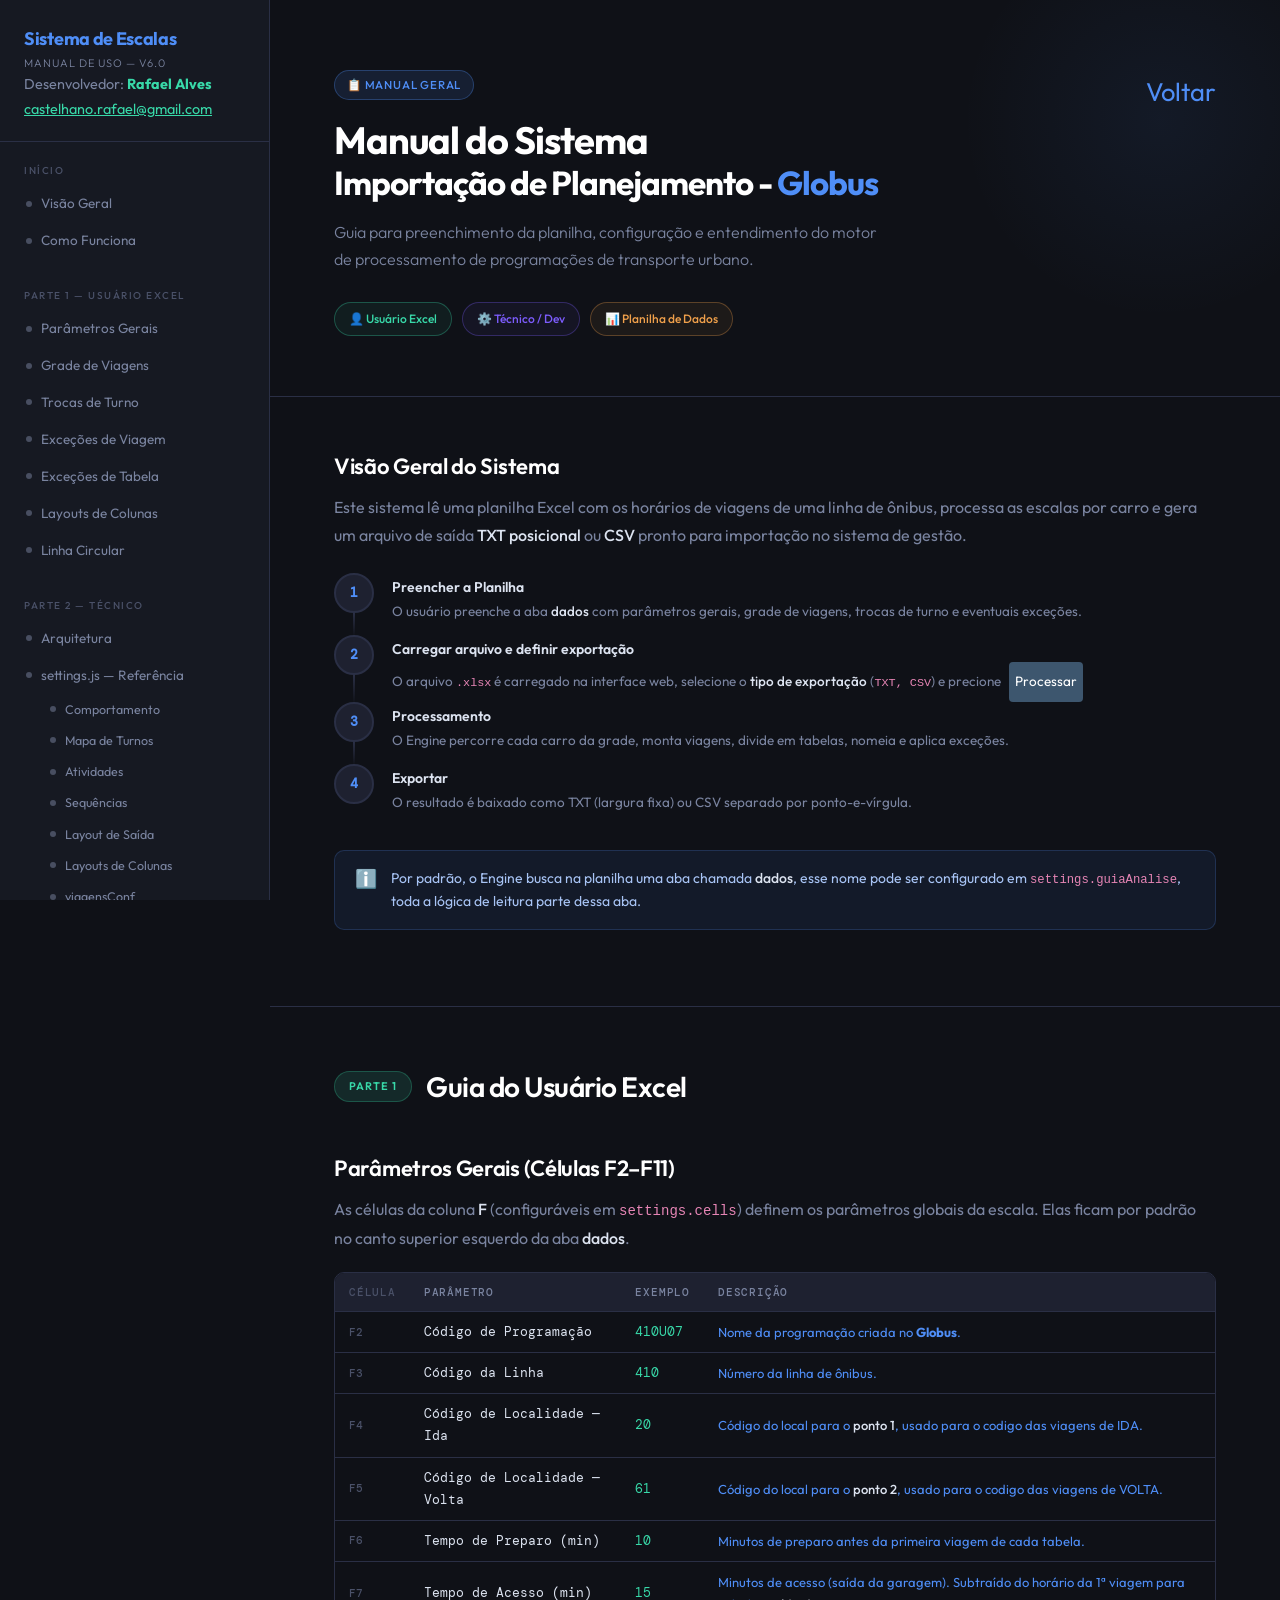
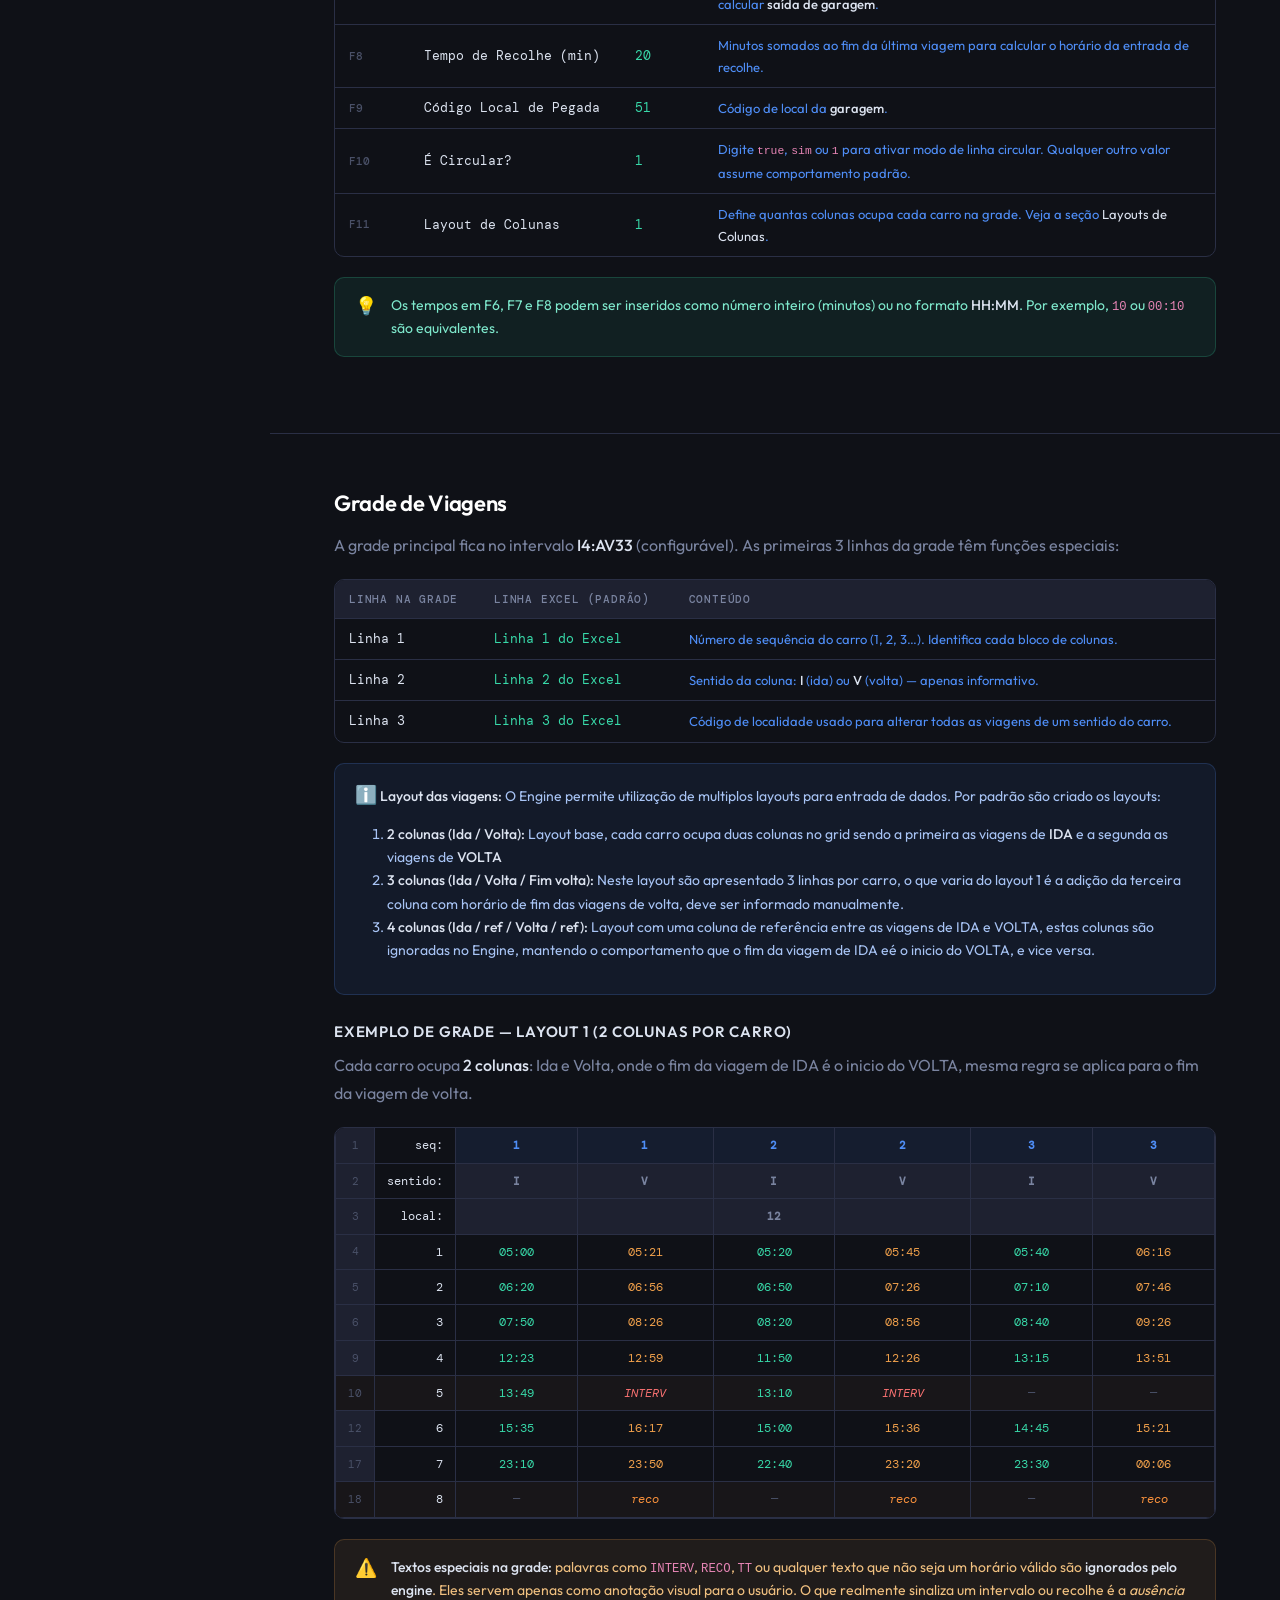
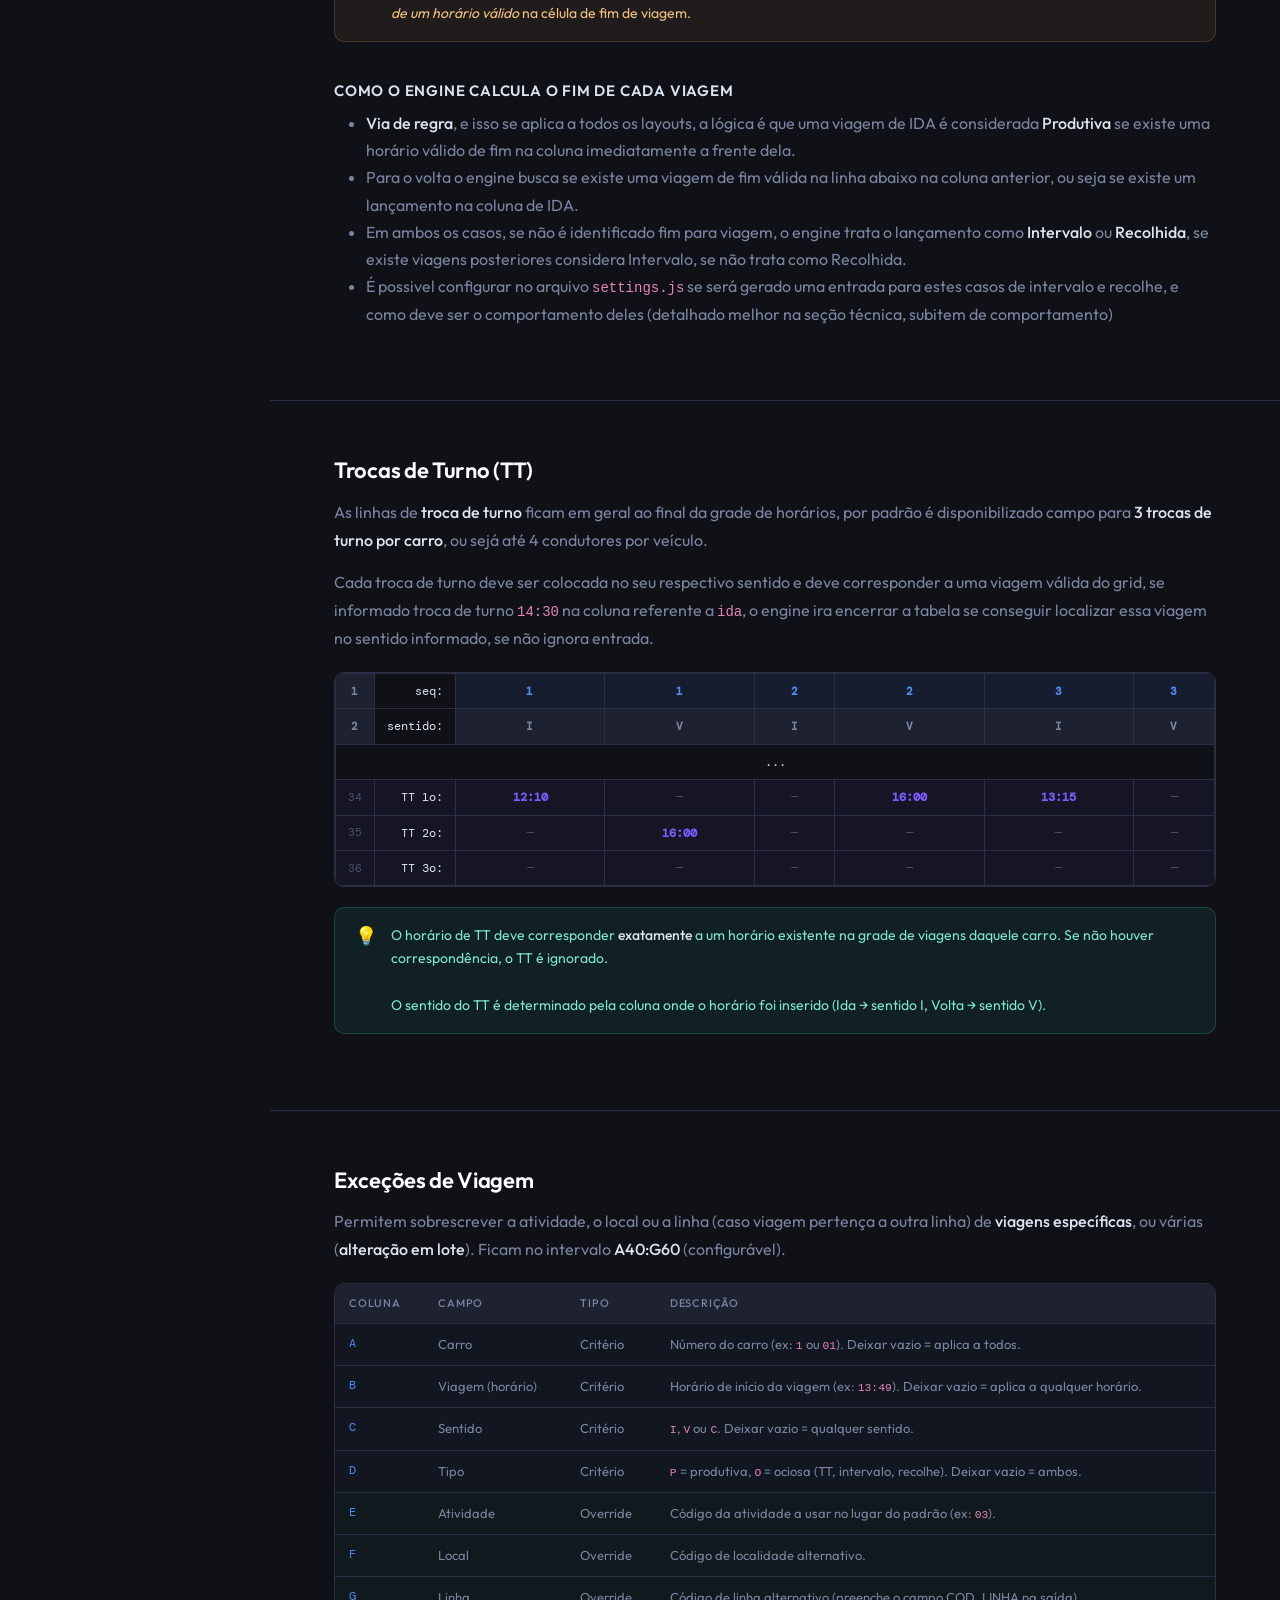
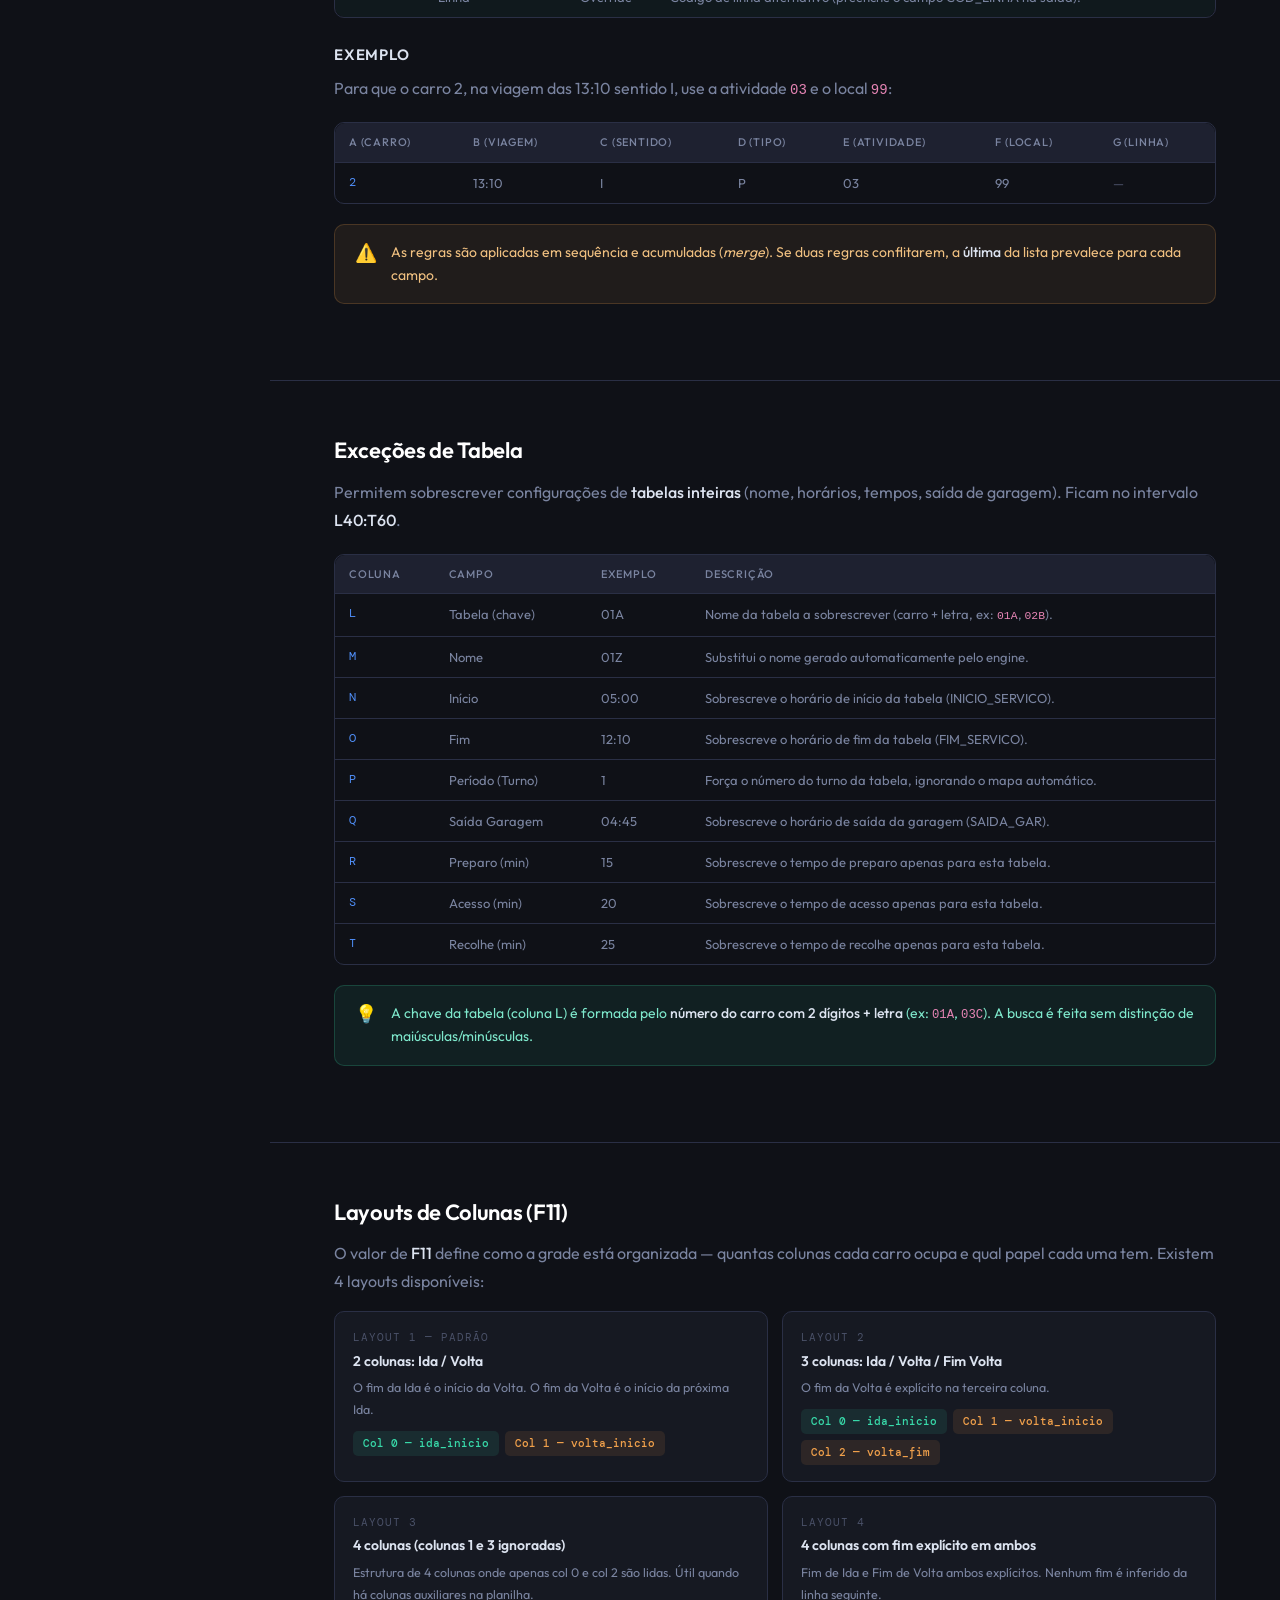
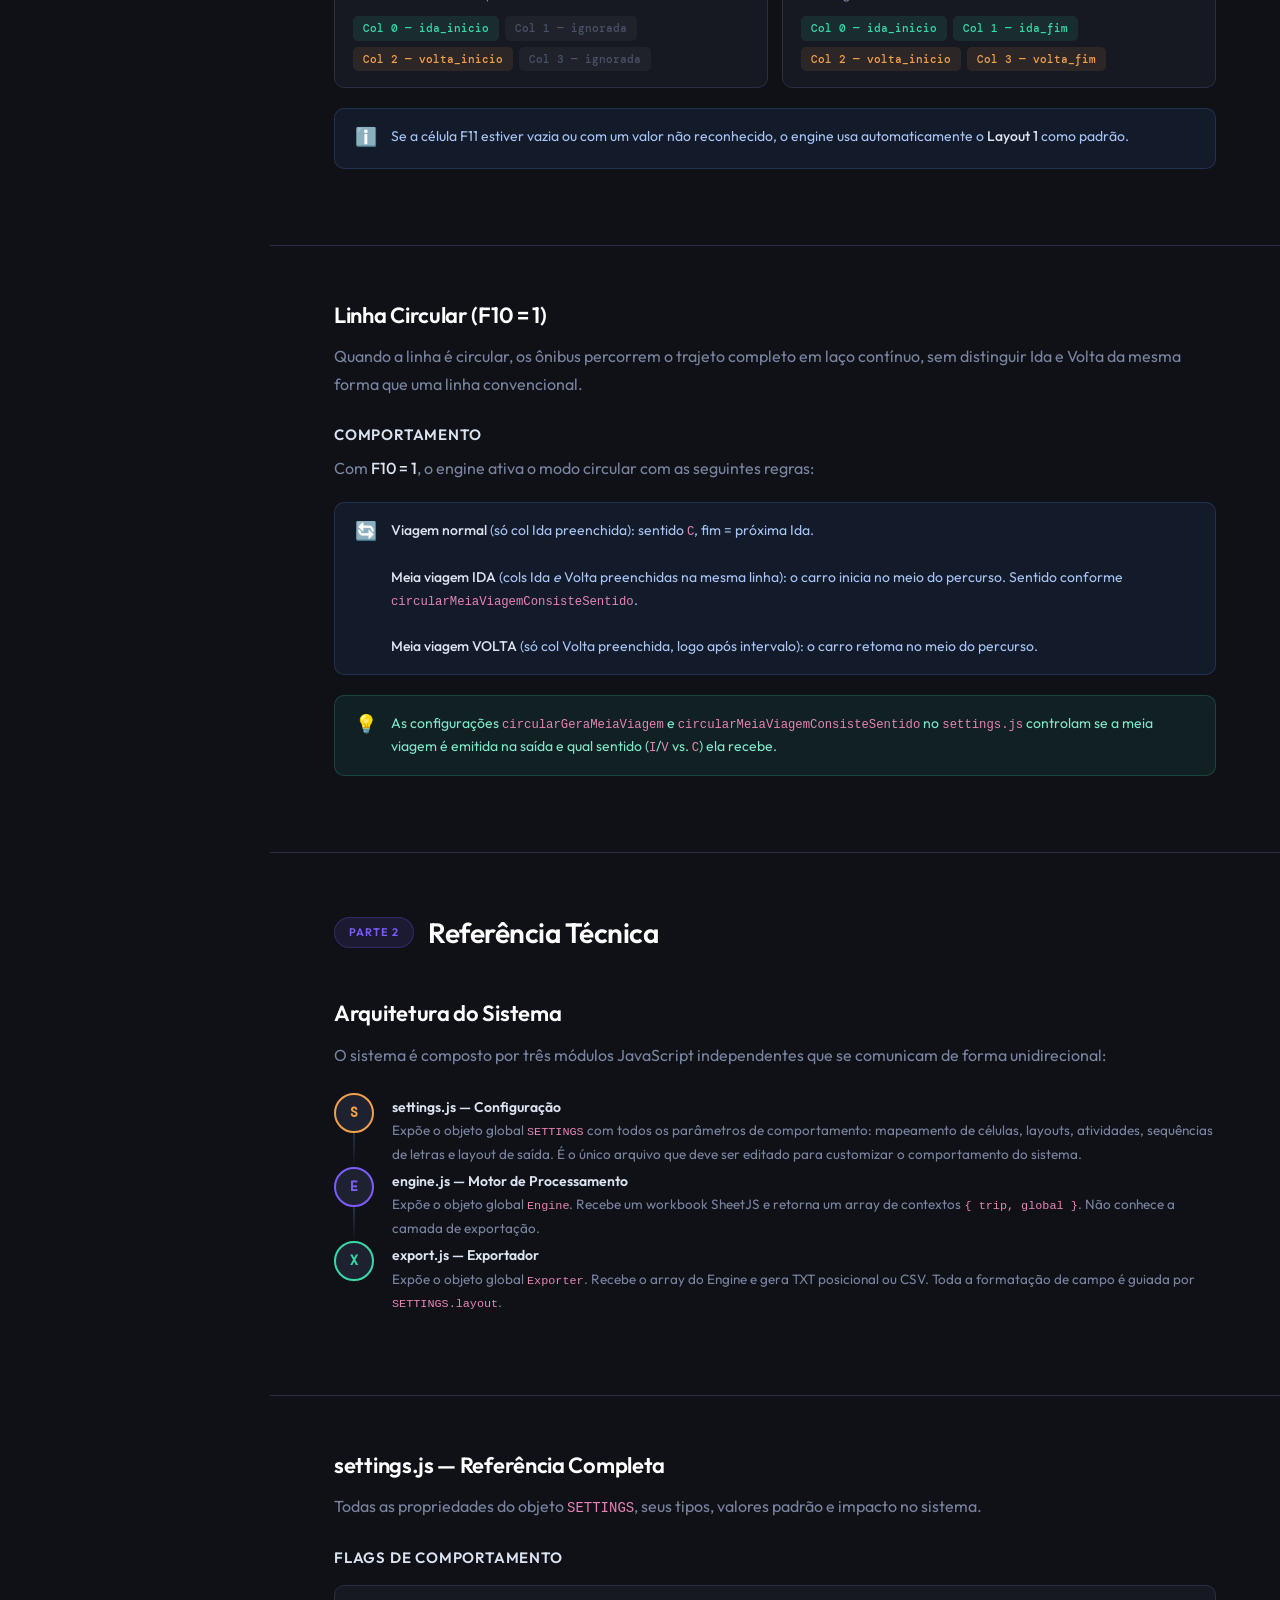
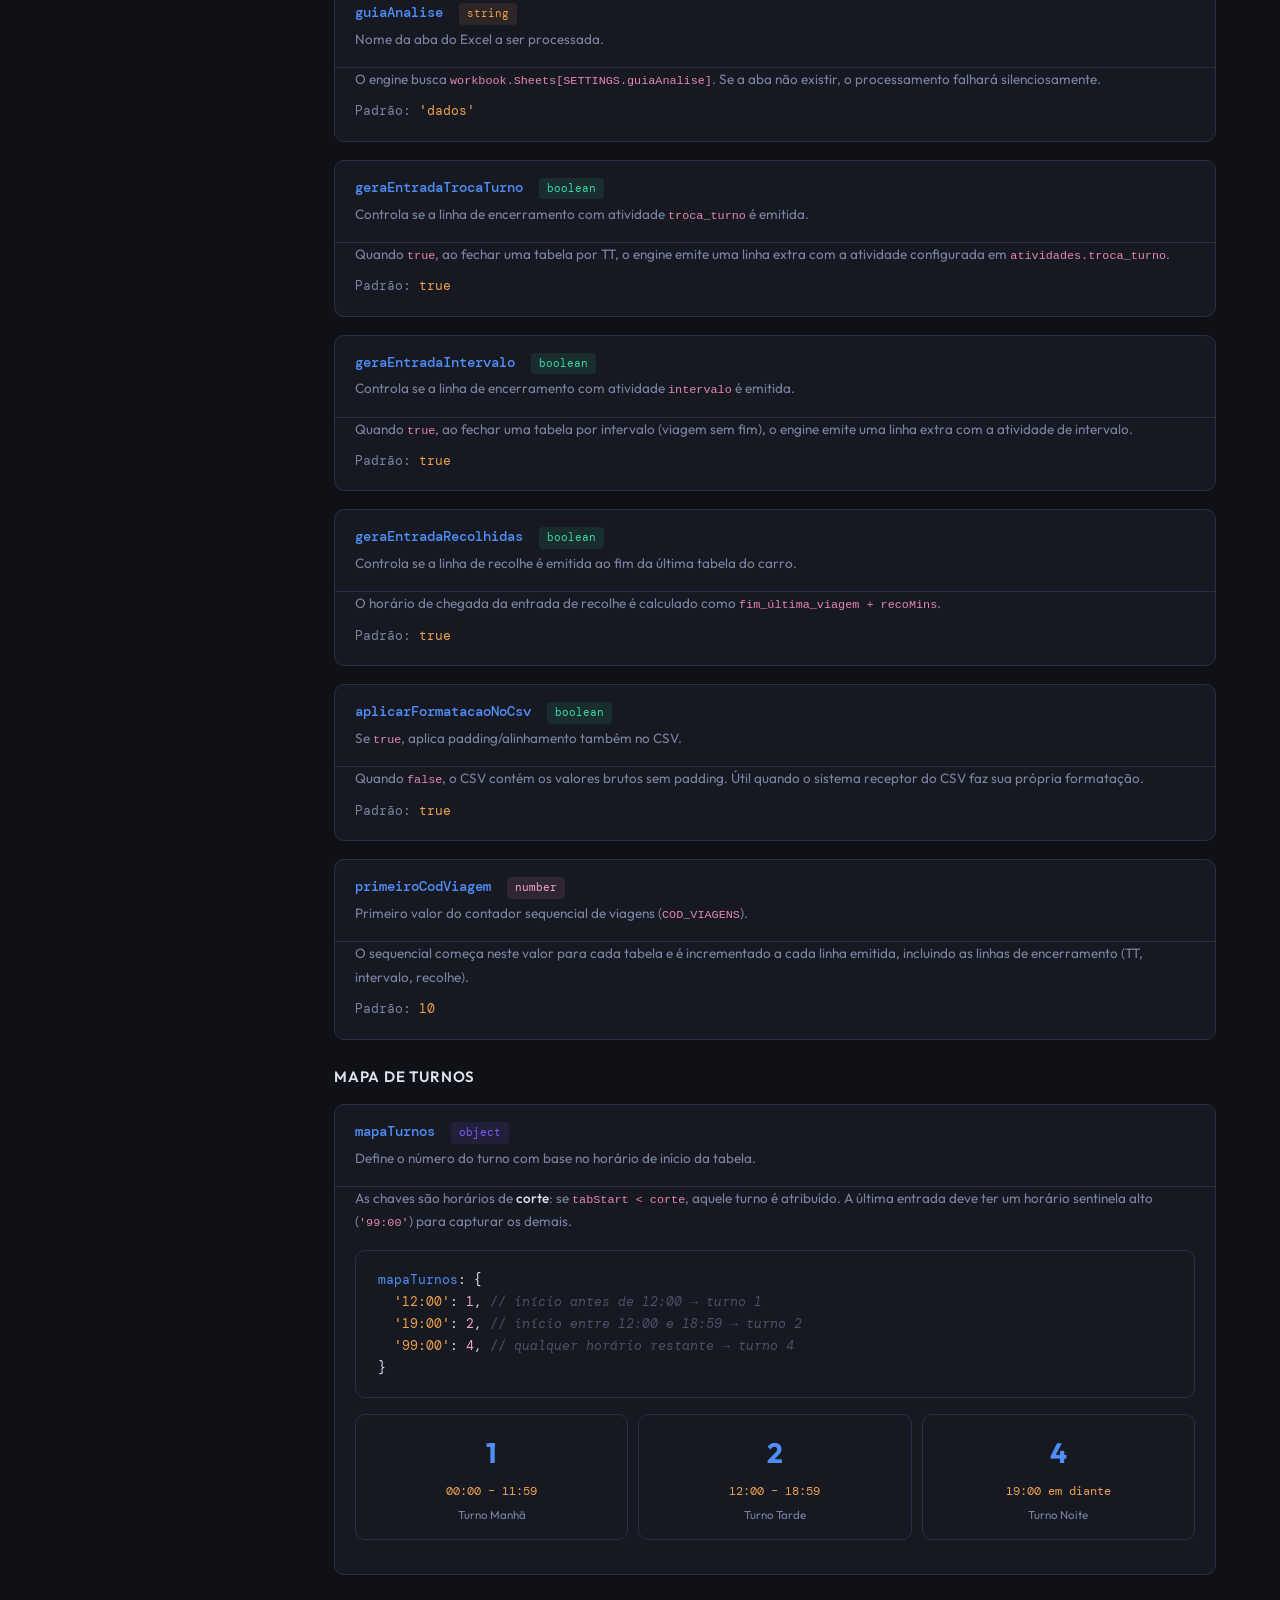
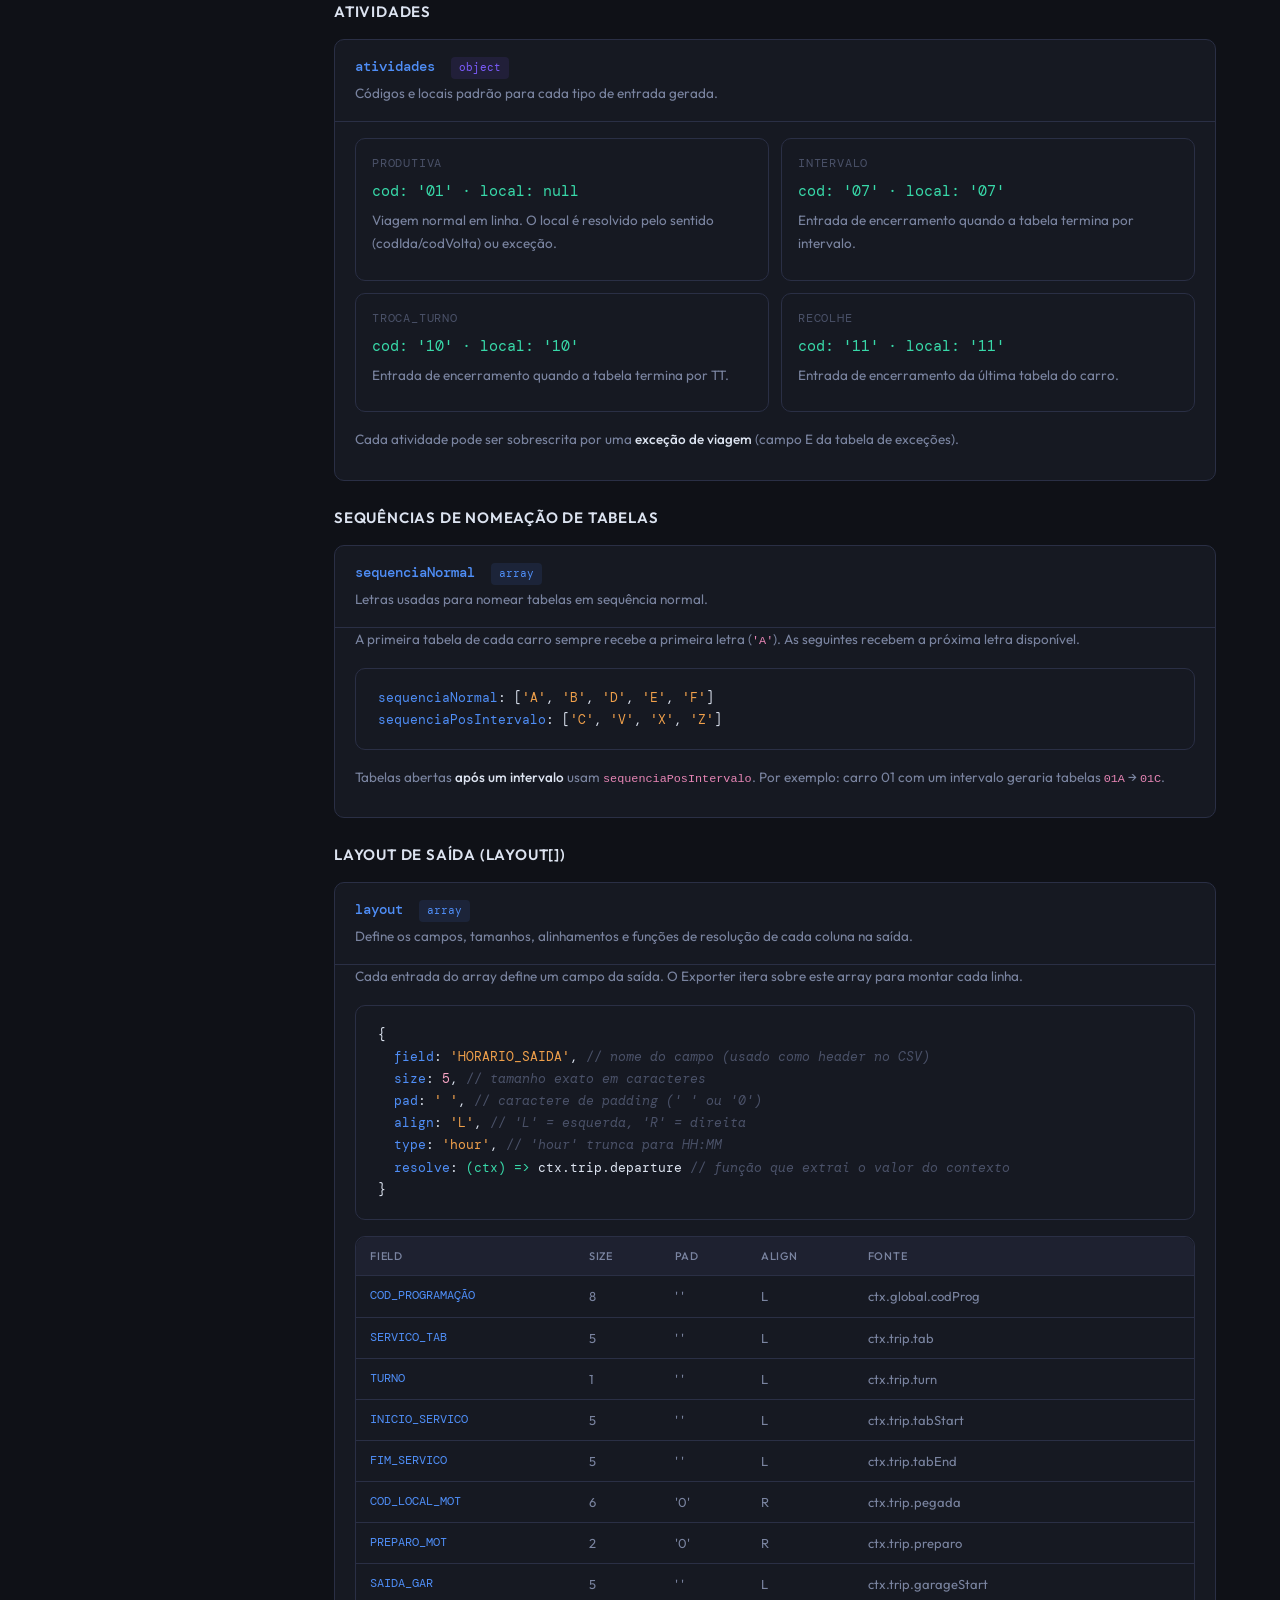
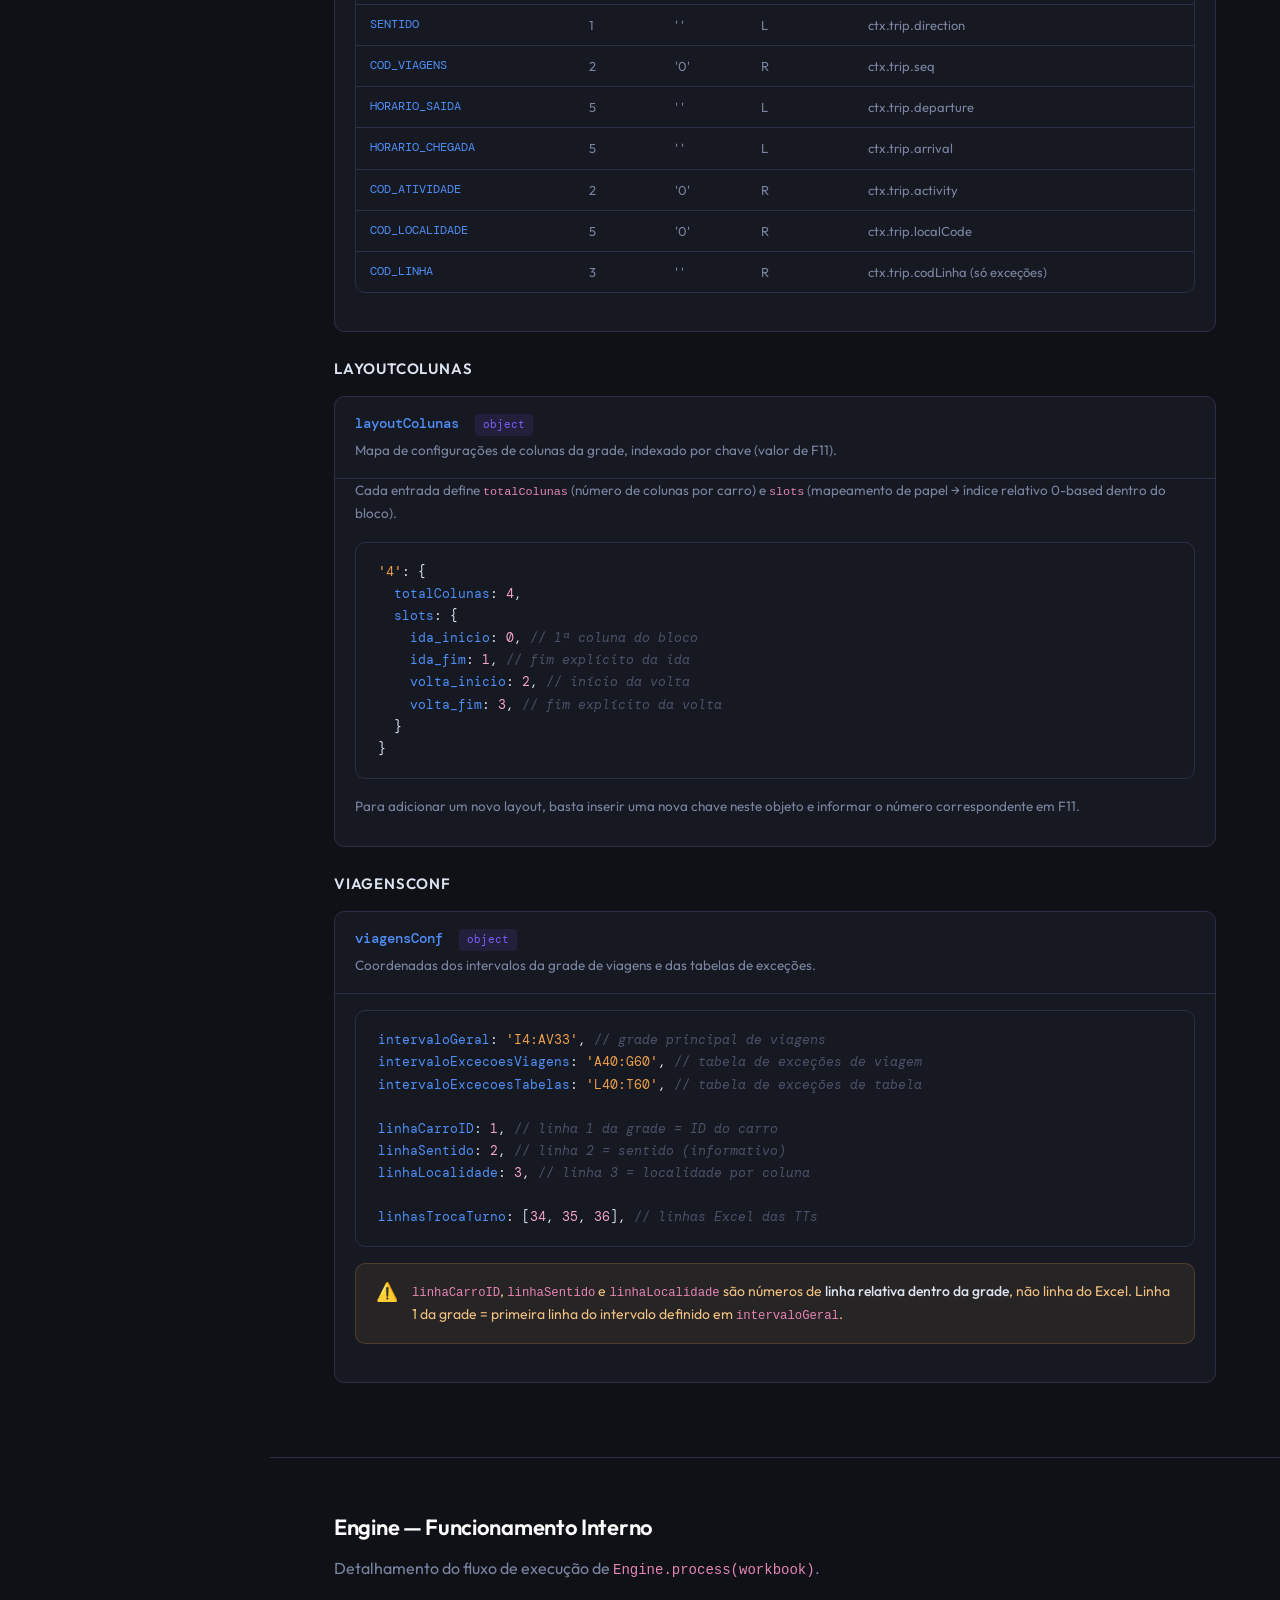
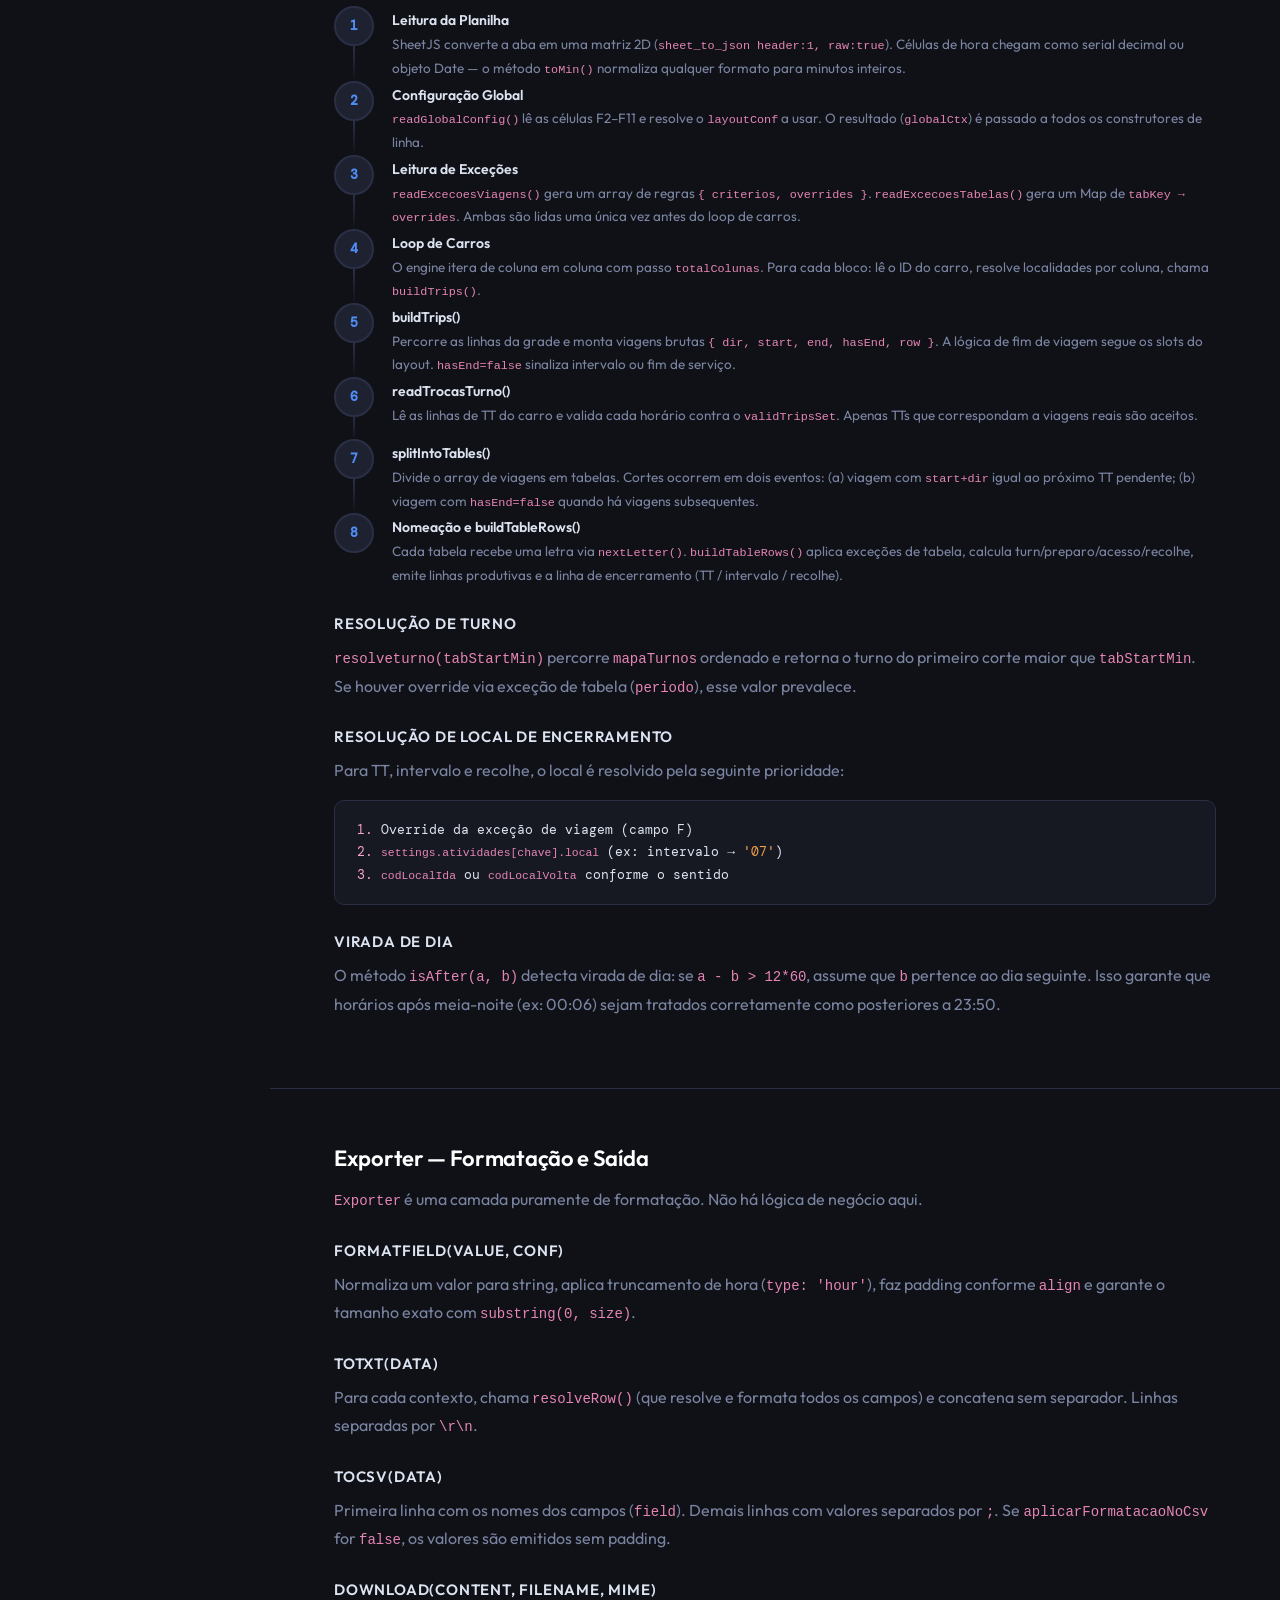
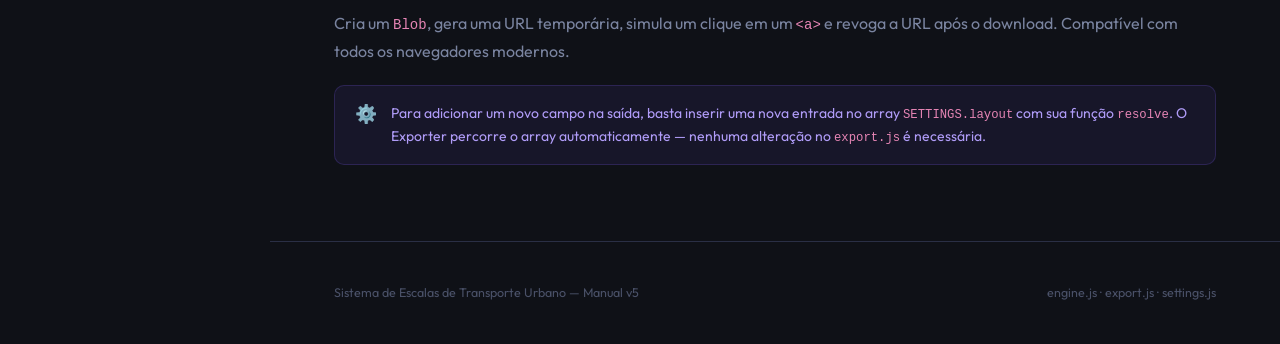
==== commit 82c863aa: "Ajustes manual" ====
--- a/manual.html
+++ b/manual.html
@@ -43,6 +43,78 @@
     display: flex;
     min-height: 100vh;
   }
+  body:has(dialog[open]) {
+    overflow: hidden;
+  }
+
+  /* Estilização Independente para o Modal do Keywatch */
+dialog#keywatch-modal {
+    border: 1px solid var(--border);
+    border-radius: var(--radius);
+    background: var(--bg2);
+    color: var(--text);
+    padding: 24px;
+    max-width: 600px;
+    width: 90%;
+    max-height: 80vh;
+    box-shadow: 0 20px 40px rgba(0,0,0,0.4);
+    /* Corrigindo o reset global: */
+    margin: auto !important; 
+}
+
+dialog#keywatch-modal::backdrop {
+    background: rgba(0, 0, 0, 0.75);
+    backdrop-filter: blur(4px);
+}
+
+#keywatch-modal .context-label {
+    position: absolute;
+    top: 38px!important;      /* Alinhado com o padding superior + um pequeno ajuste */
+    right: 38px!important;    /* Alinhado com o padding lateral + folga para a borda do input */
+    font-size: 10px!important;
+    color: var(--text-muted);
+    text-transform: uppercase;
+    letter-spacing: 1px;
+    pointer-events: none; /* Evita que o clique no label atrapalhe o foco no input */
+}
+
+#keywatch-modal .kw-search {
+    background: var(--bg);
+    border: 1px solid var(--border);
+    color: var(--text);
+    border-radius: 6px;
+    padding: 8px 12px;
+    width: 100%;
+    margin-bottom: 15px;
+}
+
+#keywatch-modal .kw-table {
+    width: 100%;
+    border-collapse: collapse;
+    font-size: 13px;
+}
+
+#keywatch-modal .kw-table th {
+    text-align: left;
+    color: var(--text-muted);
+    border-bottom: 1px solid var(--border);
+    padding: 8px;
+}
+
+#keywatch-modal .kw-table td {
+    padding: 10px 8px;
+    border-bottom: 1px solid var(--border);
+}
+
+#keywatch-modal .kw-key {
+    background: var(--bg3);
+    color: var(--accent);
+    padding: 2px 6px;
+    border-radius: 4px;
+    font-family: 'DM Mono', monospace;
+    border: 1px solid var(--border);
+    margin-right: 4px;
+}
 
   /* ── SIDEBAR ─────────────────────────────────────── */
   #sidebar {
@@ -440,6 +512,21 @@
     font-size: 12px;
     font-family: 'DM Mono', monospace;
     width: 100%;
+    table-layout: auto;
+  }
+  
+  .grid-table td.row-num, 
+  .grid-table th:nth-child(1),
+  .grid-table th:nth-child(2),
+  .grid-table td:nth-child(2) {
+    width: 1%;
+    white-space: nowrap; /* Garante que o texto não quebre linha */
+  }
+  
+  /* 3. As demais colunas (da 3ª em diante) vão se distribuir */
+  .grid-table th:nth-child(n+3),
+  .grid-table td:nth-child(n+3) {
+    width: auto; 
   }
 
   .grid-table th, .grid-table td {
@@ -683,10 +770,9 @@
     width: 100%;
     border-collapse: collapse;
     font-size: 13px;
-    margin: 16px 0;
+    margin: 0;
     border-radius: var(--radius);
     overflow: hidden;
-    border: 1px solid var(--border);
   }
 
   .exc-table th {
@@ -1096,74 +1182,103 @@
             <td class="value-example">Linha 3 do Excel</td>
             <td class="value-text">Código de localidade usado para alterar todas as viagens de um sentido do carro.</td>
           </tr>
-          <tr>
-            <td>Linhas 4 em diante</td>
-            <td class="value-example">Linhas 4–33</td>
-            <td class="value-text">Horários das viagens, uma por linha, no formato <strong>HH:MM</strong>.</td>
-          </tr>
         </tbody>
       </table>
     </div>
 
+    <div class="callout info" style="flex-wrap: wrap;">
+      <div style="width: 100%;"><span class="callout-icon">ℹ️</span> <strong>Layout das viagens:</strong> O Engine permite utilização de multiplos layouts para entrada de dados. Por padrão são criado os layouts:</div>
+      <ol>
+        <li><strong>2 colunas (Ida / Volta):</strong> Layout base, cada carro ocupa duas colunas no grid sendo a primeira as viagens de <strong>IDA</strong> e a segunda as viagens de <strong>VOLTA</strong></li>
+        <li><strong>3 colunas (Ida / Volta / Fim volta):</strong> Neste layout são apresentado 3 linhas por carro, o que varia do layout 1 é a adição da terceira coluna com horário de fim das viagens de volta, deve ser informado manualmente.</li>
+        <li><strong>4 colunas (Ida / ref / Volta / ref):</strong> Layout com uma coluna de referência entre as viagens de IDA e VOLTA, estas colunas são ignoradas no Engine, mantendo o comportamento que o fim da viagem de IDA eé o inicio do VOLTA, e vice versa.</li>
+      </ol>      
+    </div>
+
     <h3>Exemplo de Grade — Layout 1 (2 colunas por carro)</h3>
-    <p>Cada carro ocupa <strong>2 colunas</strong>: Ida e Volta. Palavras como <code>INTERV</code> ou <code>reco</code> na coluna indicam fim de turno/serviço.</p>
+    <p>Cada carro ocupa <strong>2 colunas</strong>: Ida e Volta, onde o fim da viagem de IDA é o inicio do VOLTA, mesma regra se aplica para o fim da viagem de volta.</p>
 
     <div class="excel-wrap">
       <table class="grid-table">
         <thead>
           <tr>
-            <th></th>
-            <th colspan="2" class="car-header">Carro 01</th>
-            <th colspan="2" class="car-header">Carro 02</th>
-            <th colspan="2" class="car-header">Carro 03</th>
-          </tr>
-          <tr>
-            <th></th>
-            <th>Ida</th><th>Volta</th>
-            <th>Ida</th><th>Volta</th>
-            <th>Ida</th><th>Volta</th>
+            <tr><td class="row-num">1</td>
+            <td style="text-align: right;">seq:</td>
+            <th class="car-header">1</th>
+            <th class="car-header">1</th>
+            <th class="car-header">2</th>
+            <th class="car-header">2</th>
+            <th class="car-header">3</th>
+            <th class="car-header">3</th>
+          </tr>
+          <tr>
+            <tr><td class="row-num">2</td>
+            <td style="text-align: right;">sentido:</td>
+            <th>I</th><th>V</th>
+            <th>I</th><th>V</th>
+            <th>I</th><th>V</th>
+          </tr>
+          <tr>
+            <tr><td class="row-num">3</td>
+            <td style="text-align: right;">local:</td>
+            <th></th><th></th>
+            <th>12</th><th></th>
+            <th></th><th></th>
           </tr>
         </thead>
         <tbody>
-          <tr><td class="row-num">Seq</td><td colspan="2">01</td><td colspan="2">02</td><td colspan="2">03</td></tr>
-          <tr><td class="row-num">Sentido</td><td>I</td><td>V</td><td>I</td><td>V</td><td>I</td><td>V</td></tr>
-          <tr><td class="row-num">Local</td><td class="empty">—</td><td class="empty">—</td><td class="empty">—</td><td class="empty">—</td><td class="empty">—</td><td class="empty">—</td></tr>
-          <tr><td class="row-num">4</td>
+          <tr>
+            <td class="row-num">4</td>
+            <td style="text-align: right;">1</td>
             <td class="ida">05:00</td><td class="volta">05:21</td>
             <td class="ida">05:20</td><td class="volta">05:45</td>
             <td class="ida">05:40</td><td class="volta">06:16</td>
           </tr>
-          <tr><td class="row-num">5</td>
+          <tr>
+            <td class="row-num">5</td>
+            <td style="text-align: right;">2</td>
             <td class="ida">06:20</td><td class="volta">06:56</td>
             <td class="ida">06:50</td><td class="volta">07:26</td>
             <td class="ida">07:10</td><td class="volta">07:46</td>
           </tr>
-          <tr><td class="row-num">6</td>
+          <tr>
+            <td class="row-num">6</td>
+            <td style="text-align: right;">3</td>
             <td class="ida">07:50</td><td class="volta">08:26</td>
             <td class="ida">08:20</td><td class="volta">08:56</td>
             <td class="ida">08:40</td><td class="volta">09:26</td>
           </tr>
-          <tr><td class="row-num">9</td>
+          <tr>
+            <td class="row-num">9</td>
+            <td style="text-align: right;">4</td>
             <td class="ida">12:23</td><td class="volta">12:59</td>
             <td class="ida">11:50</td><td class="volta">12:26</td>
             <td class="ida">13:15</td><td class="volta">13:51</td>
           </tr>
-          <tr class="special-row"><td class="row-num">10</td>
+          <tr class="special-row">
+            <td class="row-num">10</td>
+            <td style="text-align: right;">5</td>
             <td class="ida">13:49</td><td class="interv">INTERV</td>
             <td class="ida">13:10</td><td class="interv">INTERV</td>
             <td class="empty">—</td><td class="empty">—</td>
           </tr>
-          <tr><td class="row-num">12</td>
+          <tr>
+            <td class="row-num">12</td>
+            <td style="text-align: right;">6</td>
             <td class="ida">15:35</td><td class="volta">16:17</td>
             <td class="ida">15:00</td><td class="volta">15:36</td>
             <td class="ida">14:45</td><td class="volta">15:21</td>
           </tr>
-          <tr><td class="row-num">17</td>
+          <tr>
+            <td class="row-num">17</td>
+            <td style="text-align: right;">7</td>
             <td class="ida">23:10</td><td class="volta">23:50</td>
             <td class="ida">22:40</td><td class="volta">23:20</td>
             <td class="ida">23:30</td><td class="volta">00:06</td>
           </tr>
-          <tr class="special-row"><td class="row-num">18</td>
+          <tr class="special-row">
+            <td class="row-num">18</td>
+            <td style="text-align: right;">8</td>
             <td class="empty">—</td><td class="reco">reco</td>
             <td class="empty">—</td><td class="reco">reco</td>
             <td class="empty">—</td><td class="reco">reco</td>
@@ -1174,56 +1289,59 @@
 
     <div class="callout warning">
       <span class="callout-icon">⚠️</span>
-      <div><strong>Textos especiais na grade:</strong> palavras como <code>INTERV</code>, <code>reco</code>, <code>TT</code> ou qualquer texto que não seja um horário válido são <strong>ignorados pelo engine</strong> como valor de horário. Eles servem apenas como anotação visual para o usuário. O que realmente sinaliza um intervalo ou recolhe é a <em>ausência de um horário válido</em> na célula de fim de viagem.</div>
-    </div>
-
-    <h3>Como o engine calcula o fim de cada viagem</h3>
-    <p>No Layout 1 (padrão, 2 colunas), as regras são:</p>
-    <div class="callout info">
-      <span class="callout-icon">🔄</span>
-      <div>
-        <strong>IDA:</strong> começa em <code>ida[linha N]</code>, termina em <code>volta[linha N]</code>.<br><br>
-        <strong>VOLTA:</strong> começa em <code>volta[linha N]</code>, termina em <code>ida[linha N+1]</code>.<br><br>
-        Se o <em>fim</em> calculado for vazio (texto ou célula em branco), a viagem recebe <code>hasEnd=false</code>, sinalizando intervalo ou fim de serviço.
-      </div>
-    </div>
+      <div><strong>Textos especiais na grade:</strong> palavras como <code>INTERV</code>, <code>RECO</code>, <code>TT</code> ou qualquer texto que não seja um horário válido são <strong>ignorados pelo engine</strong>. Eles servem apenas como anotação visual para o usuário. O que realmente sinaliza um intervalo ou recolhe é a <em>ausência de um horário válido</em> na célula de fim de viagem.</div>
+    </div>
+
+    <h3 style="margin-top: 40px;">Como o engine calcula o fim de cada viagem</h3>
+    <ul style="color: var(--text-muted);">
+      <li><strong>Via de regra</strong>, e isso se aplica a todos os layouts, a lógica é que uma viagem de IDA é considerada <strong>Produtiva</strong> se existe uma horário válido de fim na coluna imediatamente a frente dela.</li>
+      <li>Para o volta o engine busca se existe uma viagem de fim válida na linha abaixo na coluna anterior, ou seja se existe um lançamento na coluna de IDA.</li>
+      <li>Em ambos os casos, se não é identificado fim para viagem, o engine trata o lançamento como <strong>Intervalo</strong> ou <strong>Recolhida</strong>, se existe viagens posteriores considera Intervalo, se não trata como Recolhida.</li>
+      <li>É possivel configurar no arquivo <code>settings.js</code> se será gerado uma entrada para estes casos de intervalo e recolhe, e como deve ser o comportamento deles (detalhado melhor na seção técnica, subitem de comportamento)</li>
+    </ul>    
   </section>
 
   <!-- TROCAS DE TURNO -->
   <section class="section" id="trocas-turno">
     <h2>Trocas de Turno (TT)</h2>
-    <p>As linhas de <strong>Troca de Turno</strong> ficam abaixo da grade principal, nas linhas configuradas em <code>settings.viagensConf.linhasTrocaTurno</code> (padrão: linhas <strong>34, 35, 36</strong>).</p>
-
-    <p>Cada linha de TT representa um corte de tabela: ao atingir a viagem de TT, o engine fecha a tabela atual e abre uma nova. O carro pode ter até 3 cortes de TT.</p>
+    <p>As linhas de <strong>troca de turno</strong> ficam em geral ao final da grade de horários, por padrão é disponibilizado campo para <strong>3 trocas de turno por carro</strong>, ou sejá até 4 condutores por veículo.</p>
+    <p>Cada troca de turno deve ser colocada no seu respectivo sentido e deve corresponder a uma viagem válida do grid, se informado troca de turno <code>14:30</code> na coluna referente a <code>ida</code>, o engine ira encerrar a tabela se conseguir localizar essa viagem no sentido informado, se não ignora entrada.</p>
 
     <div class="excel-wrap">
       <table class="grid-table">
         <thead>
           <tr>
-            <th></th>
-            <th colspan="2" class="car-header">Carro 01</th>
-            <th colspan="2" class="car-header">Carro 02</th>
-            <th colspan="2" class="car-header">Carro 03</th>
-          </tr>
-          <tr>
-            <th></th>
-            <th>Ida</th><th>Volta</th>
-            <th>Ida</th><th>Volta</th>
-            <th>Ida</th><th>Volta</th>
-          </tr>
+            <th class="row-num">1</th>
+            <td style="text-align: right;">seq:</td>
+            <th class="car-header">1</th><th class="car-header">1</th>
+            <th class="car-header">2</th><th class="car-header">2</th>
+            <th class="car-header">3</th><th class="car-header">3</th>
+          </tr>
+          <tr>
+            <th class="row-num">2</th>
+            <td style="text-align: right;">sentido:</td>
+            <th>I</th><th>V</th>
+            <th>I</th><th>V</th>
+            <th>I</th><th>V</th>
+          </tr> 
         </thead>
         <tbody>
-          <tr class="tt-row"><td class="row-num">34</td>
+          <tr><td colspan="8">...</td></tr>
+          <tr class="tt-row">
+            <td class="row-num">34</td>
+            <td style="text-align: right;">TT 1o:</td>
             <td class="tt">12:10</td><td class="empty">—</td>
             <td class="empty">—</td><td class="tt">16:00</td>
             <td class="tt">13:15</td><td class="empty">—</td>
           </tr>
           <tr class="tt-row"><td class="row-num">35</td>
+            <td style="text-align: right;">TT 2o:</td>
             <td class="empty">—</td><td class="tt">16:00</td>
             <td class="empty">—</td><td class="empty">—</td>
             <td class="empty">—</td><td class="empty">—</td>
           </tr>
           <tr class="tt-row"><td class="row-num">36</td>
+            <td style="text-align: right;">TT 3o:</td>
             <td class="empty">—</td><td class="empty">—</td>
             <td class="empty">—</td><td class="empty">—</td>
             <td class="empty">—</td><td class="empty">—</td>
@@ -1244,7 +1362,7 @@
   <!-- EXCEÇÕES DE VIAGEM -->
   <section class="section" id="excecoes-viagens">
     <h2>Exceções de Viagem</h2>
-    <p>Permitem sobrescrever a atividade, o local ou a linha de <strong>viagens específicas</strong>. Ficam no intervalo <strong>A40:G60</strong> (configurável).</p>
+    <p>Permitem sobrescrever a atividade, o local ou a linha (caso viagem pertença a outra linha) de <strong>viagens específicas</strong>, ou várias (<strong>alteração em lote</strong>). Ficam no intervalo <strong>A40:G60</strong> (configurável).</p>
 
     <div class="excel-wrap">
       <table class="exc-table">
@@ -1964,7 +2082,15 @@
 
 <script>
 
-  const appKeyMap = new Keywatch({});
+  const appKeyMap = new Keywatch({
+    shortcutModalClasslist: '', // Limpamos as classes do BS
+    searchInputClasslist: 'kw-search',
+    modalTableClasslist: 'kw-table',
+    modalTableLabelClasslist: 'kw-key',
+    contextLabelClasslist: 'context-label', 
+    shortcutMaplist: "alt+k"
+  });
+  appKeyMap.shortcutModal.id = 'keywatch-modal';
   appKeyMap.bind('alt+v', ()=>{
       document.getElementById('home_id').click()
   }, {
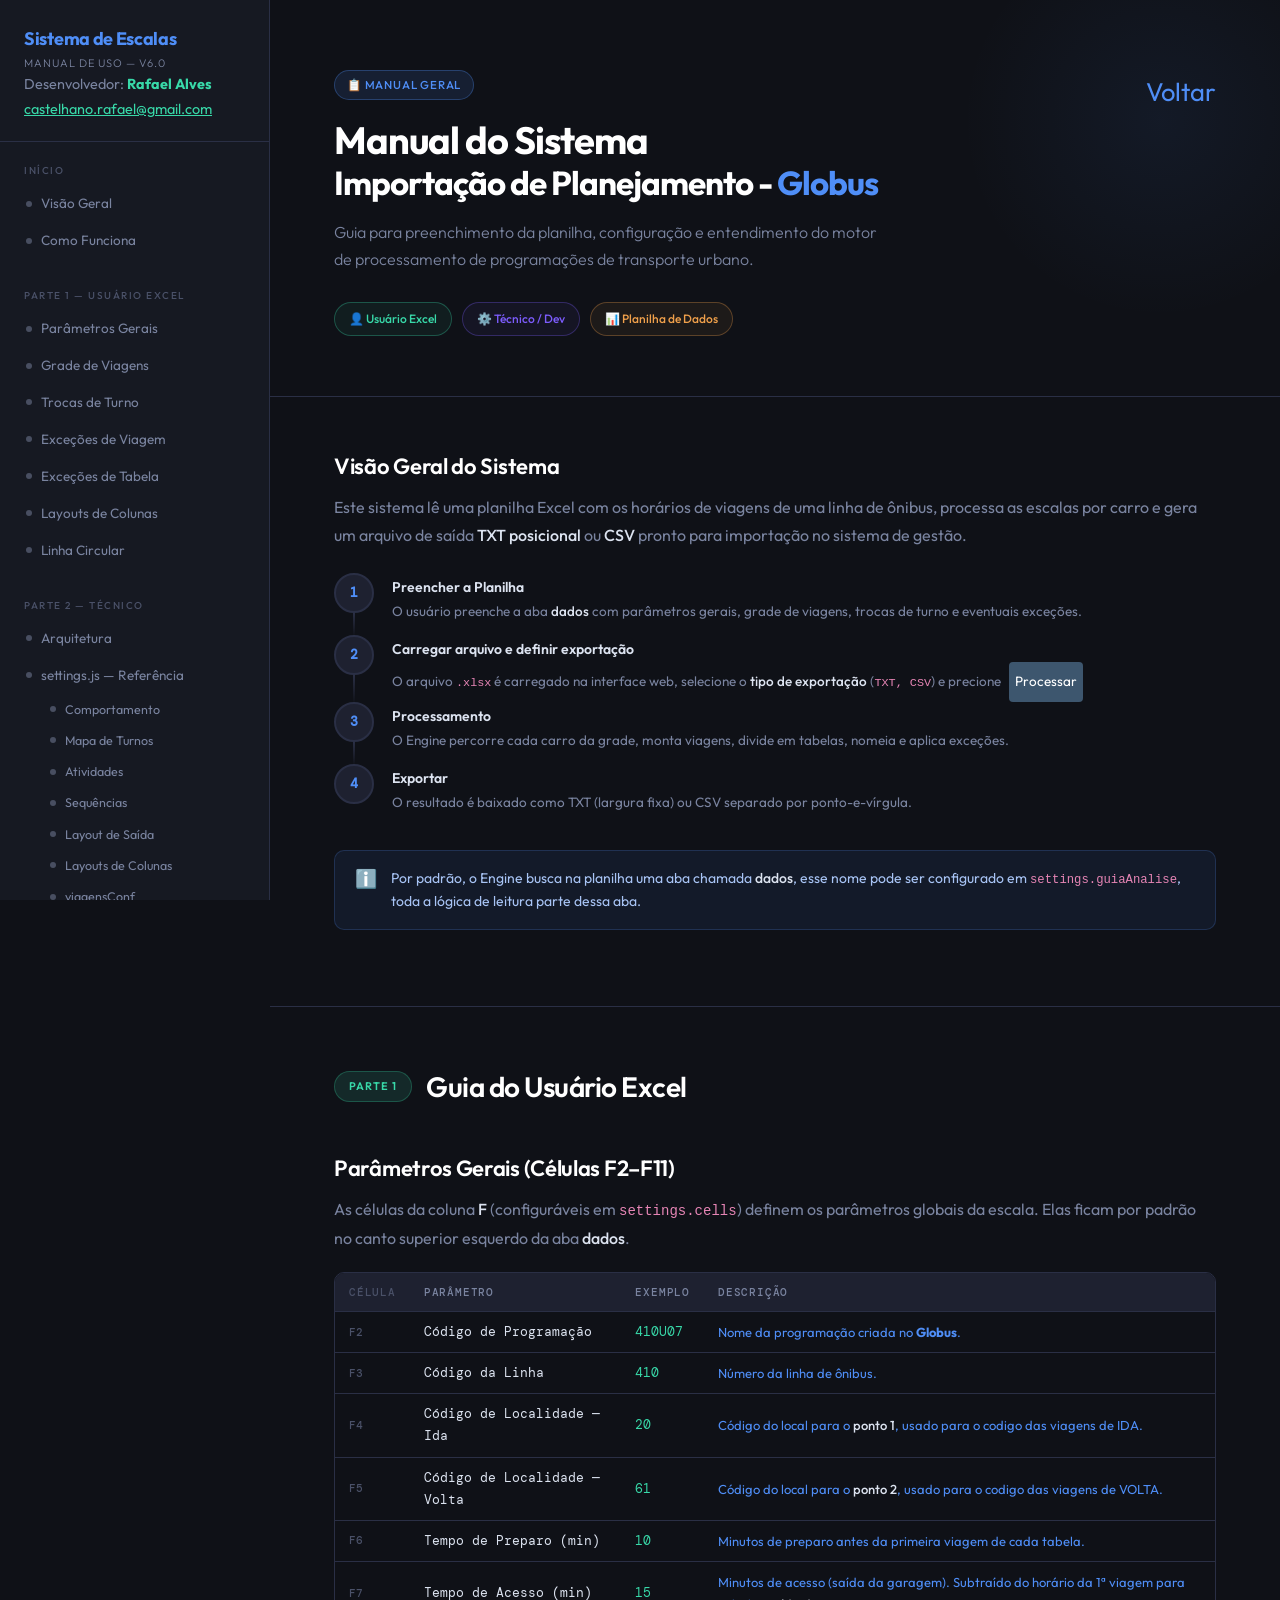
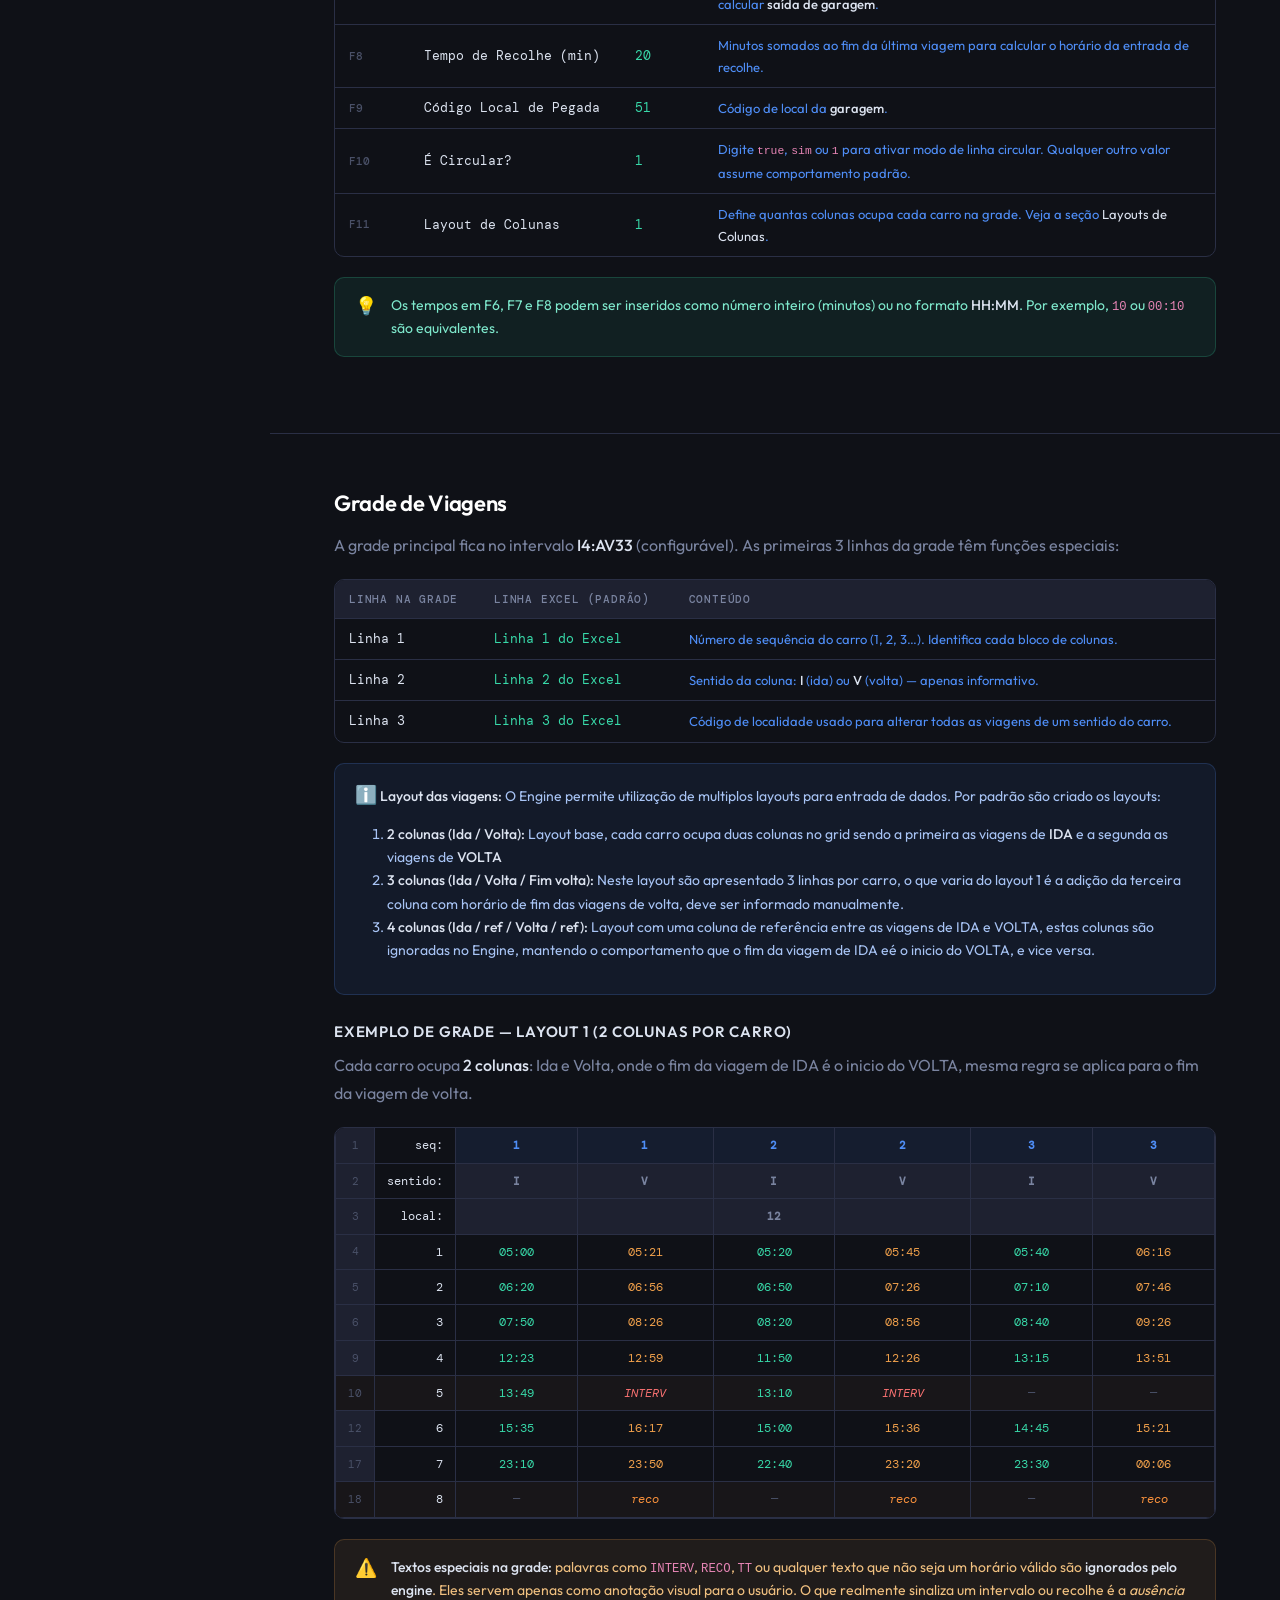
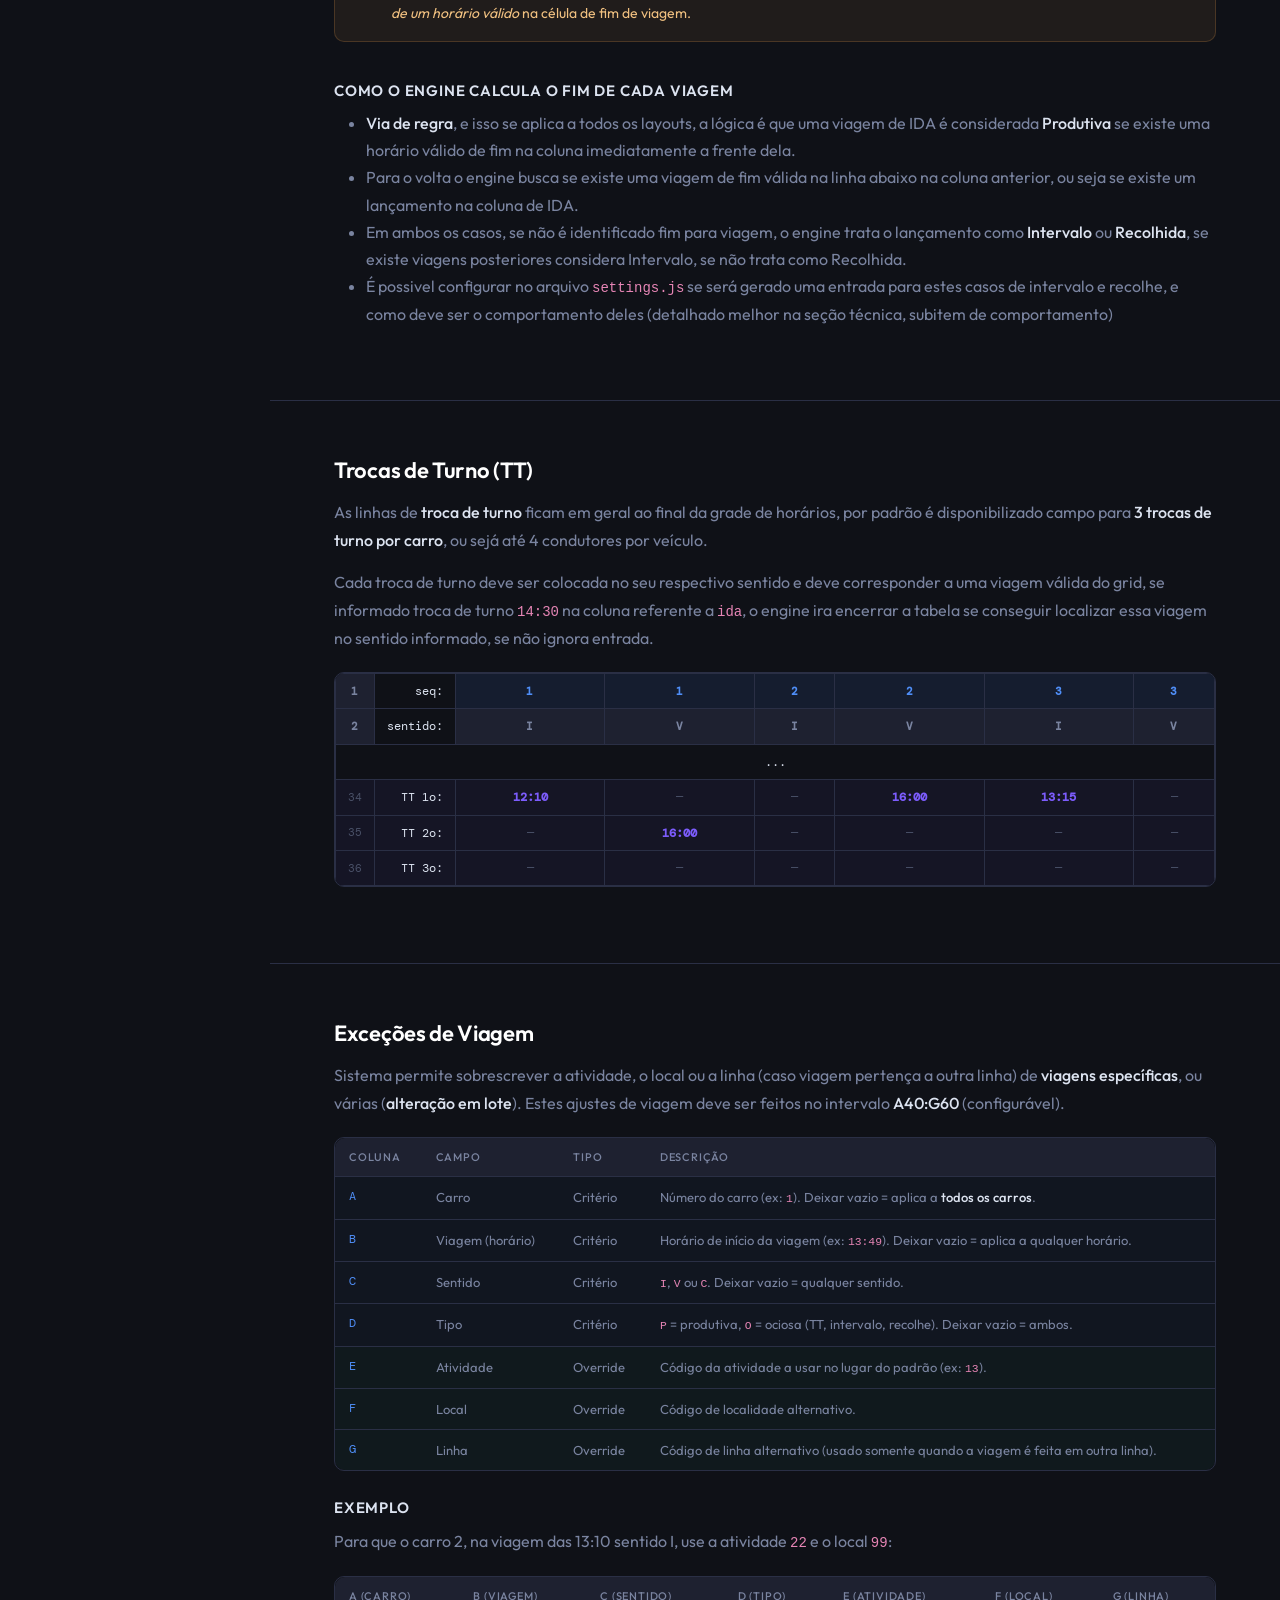
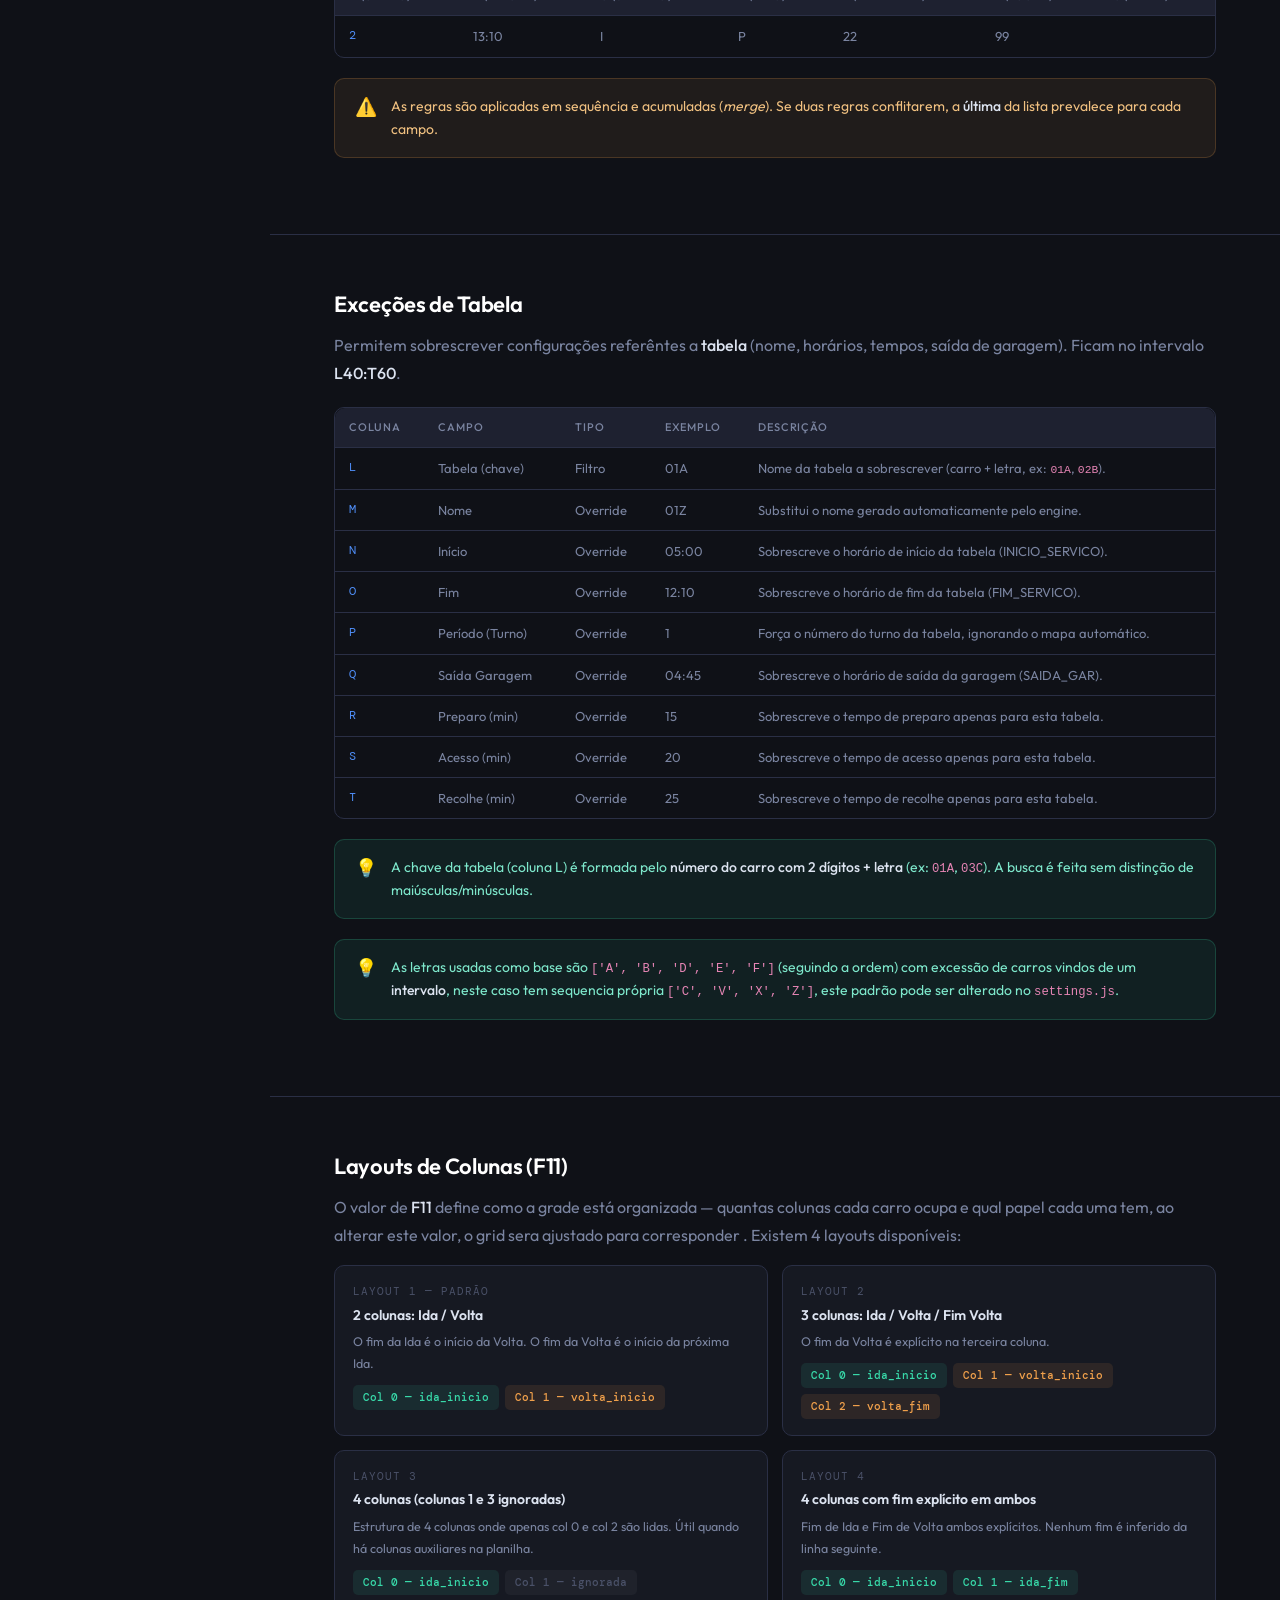
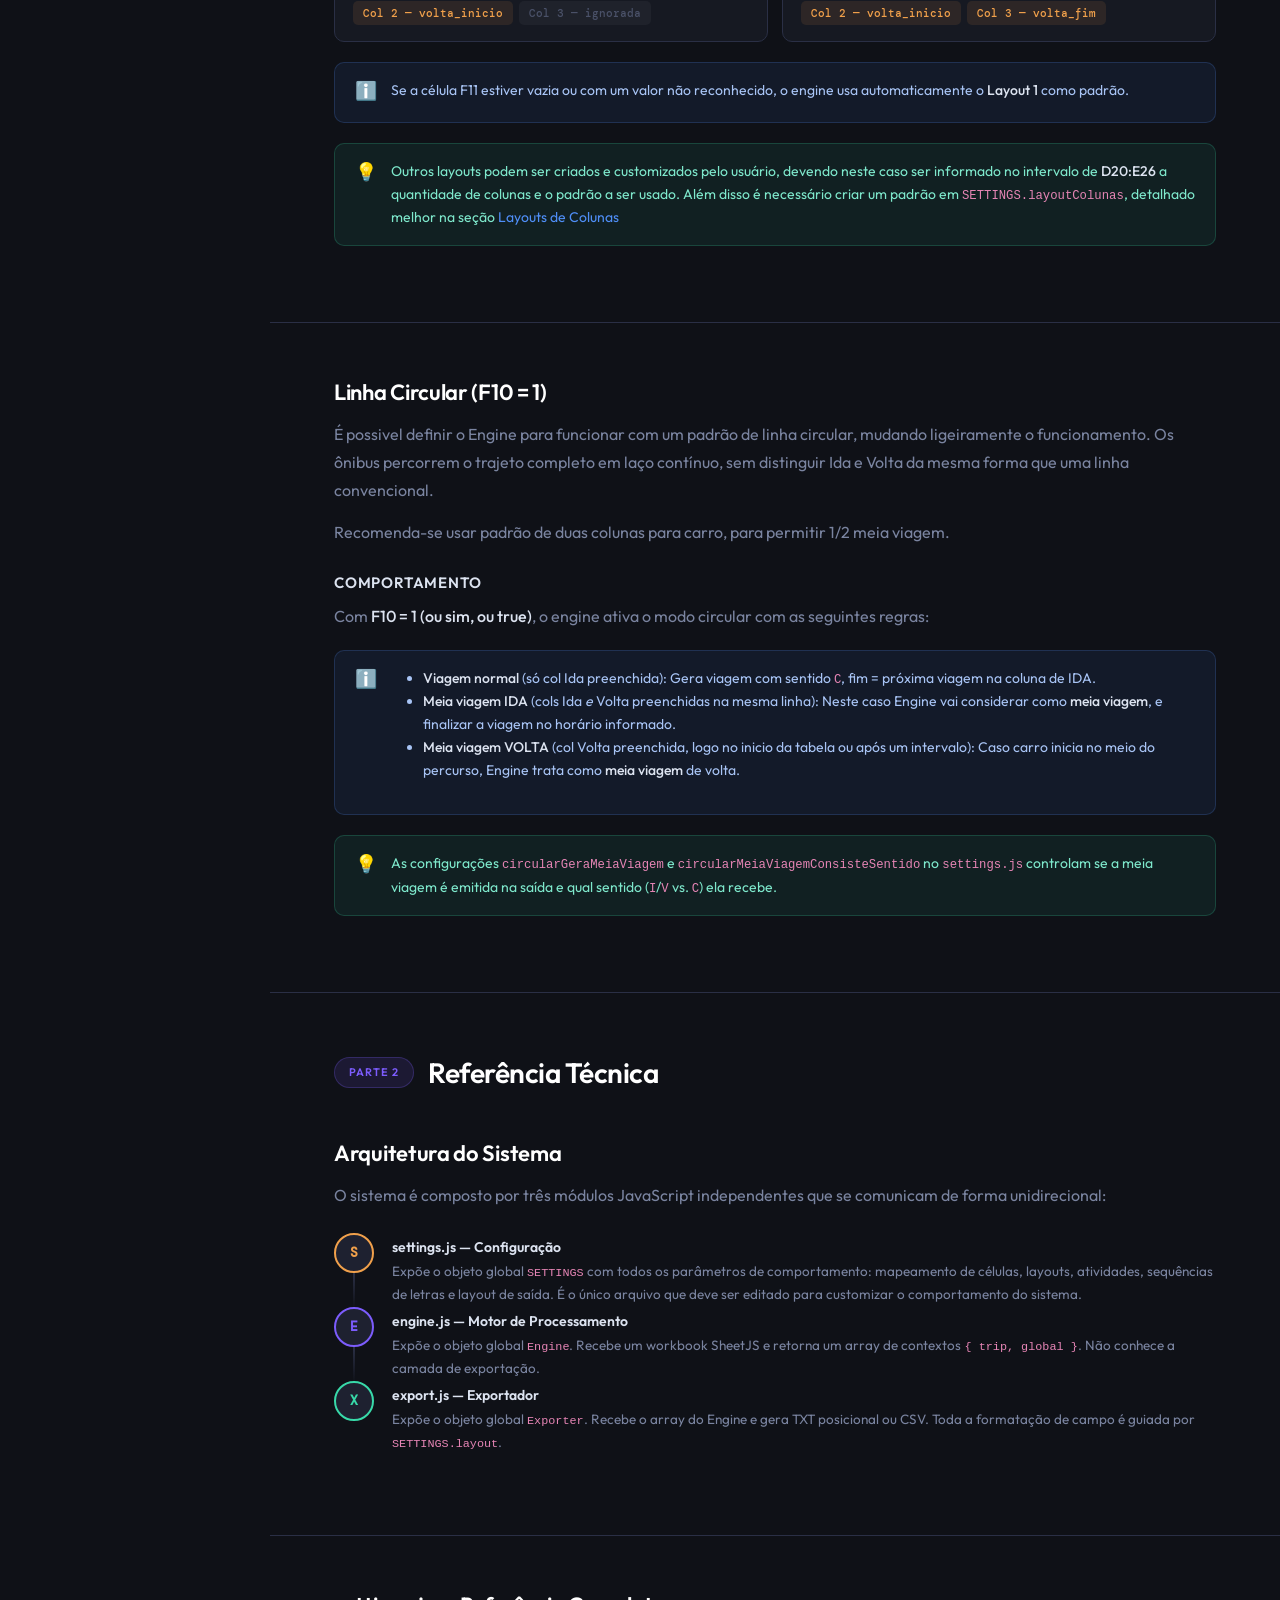
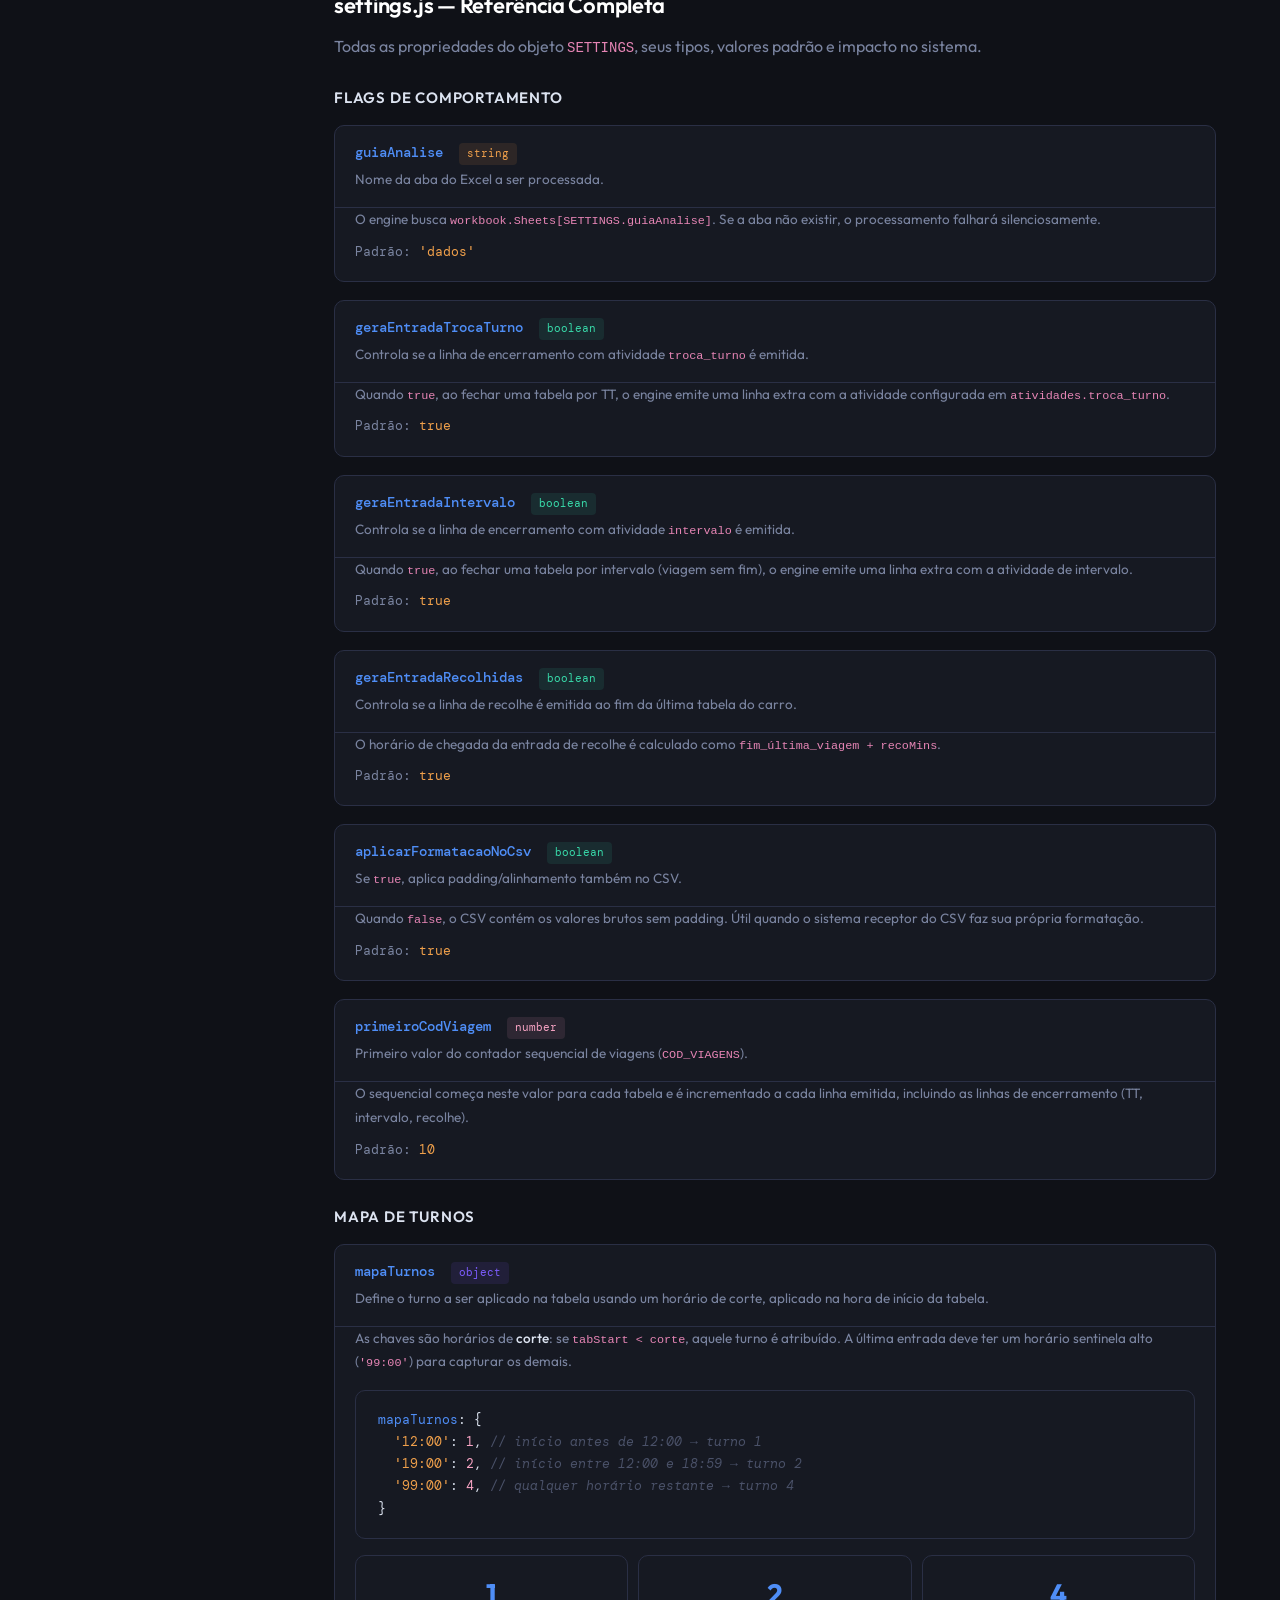
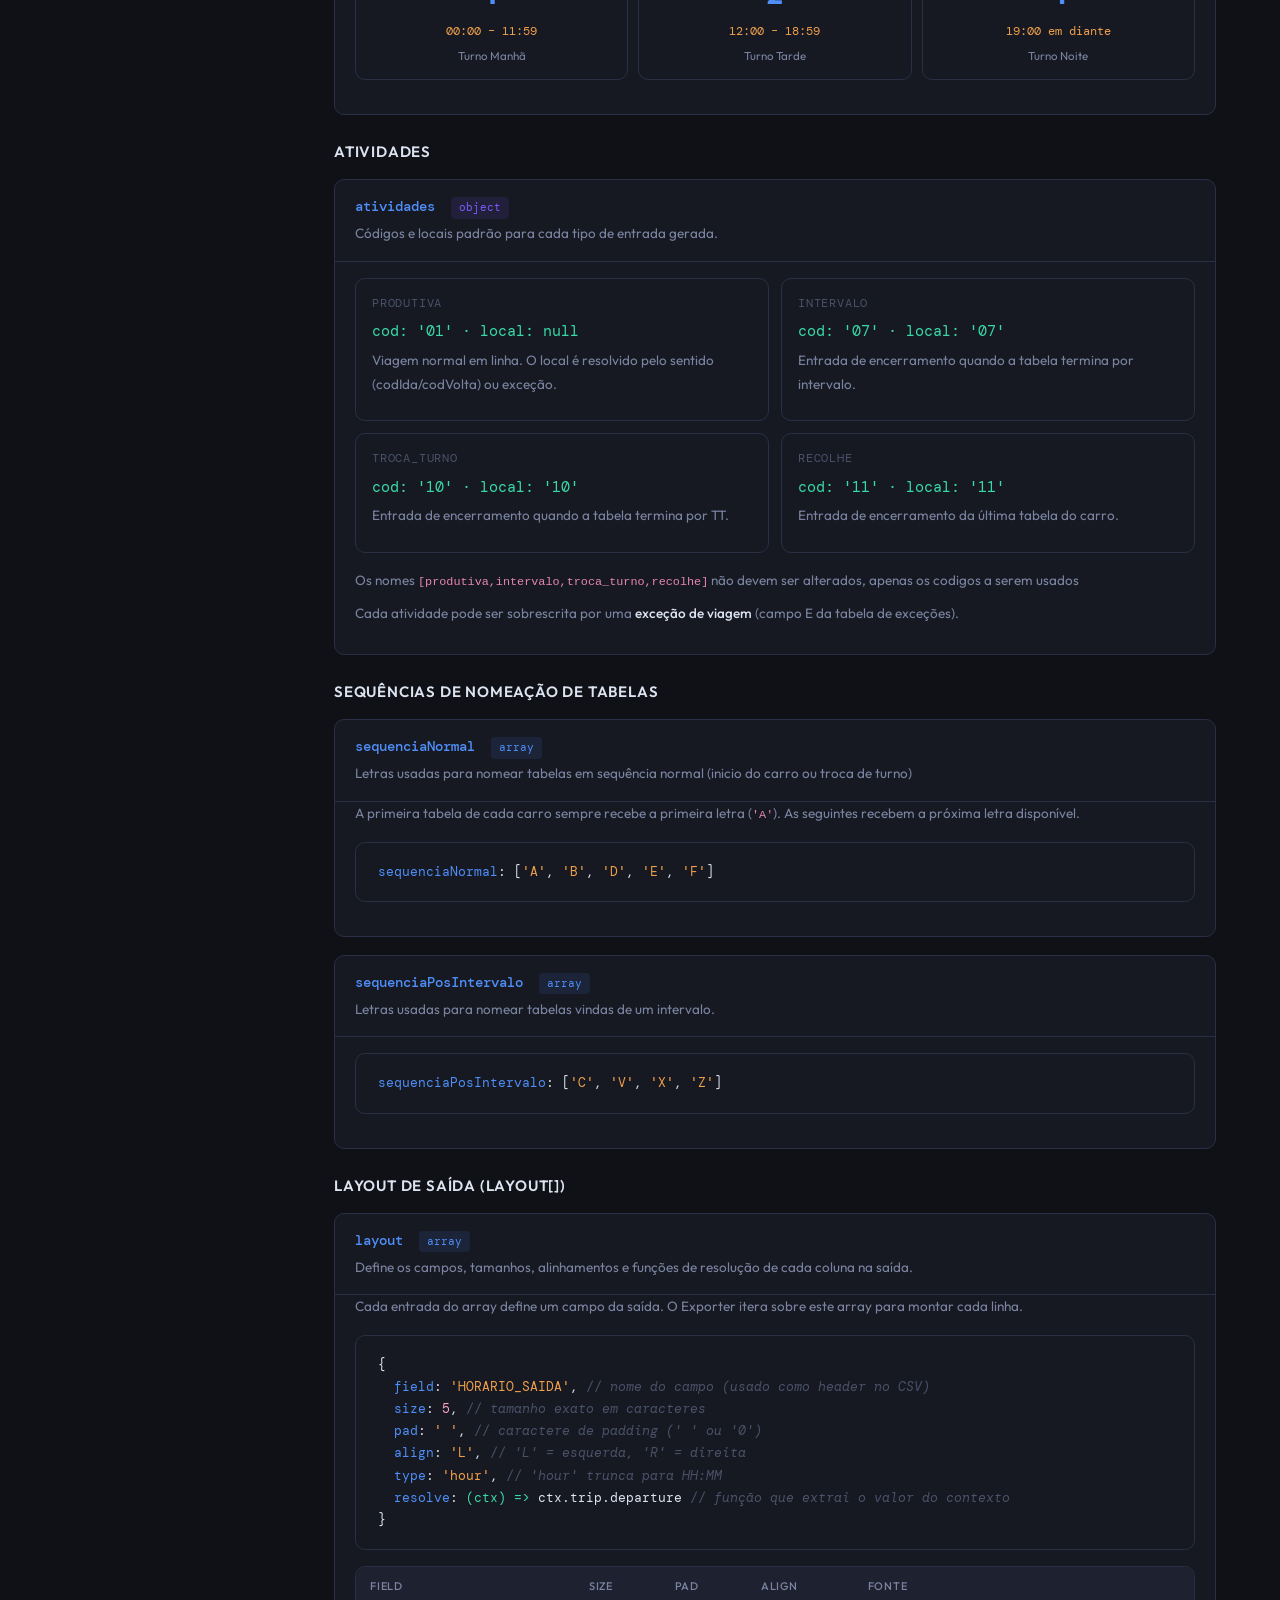
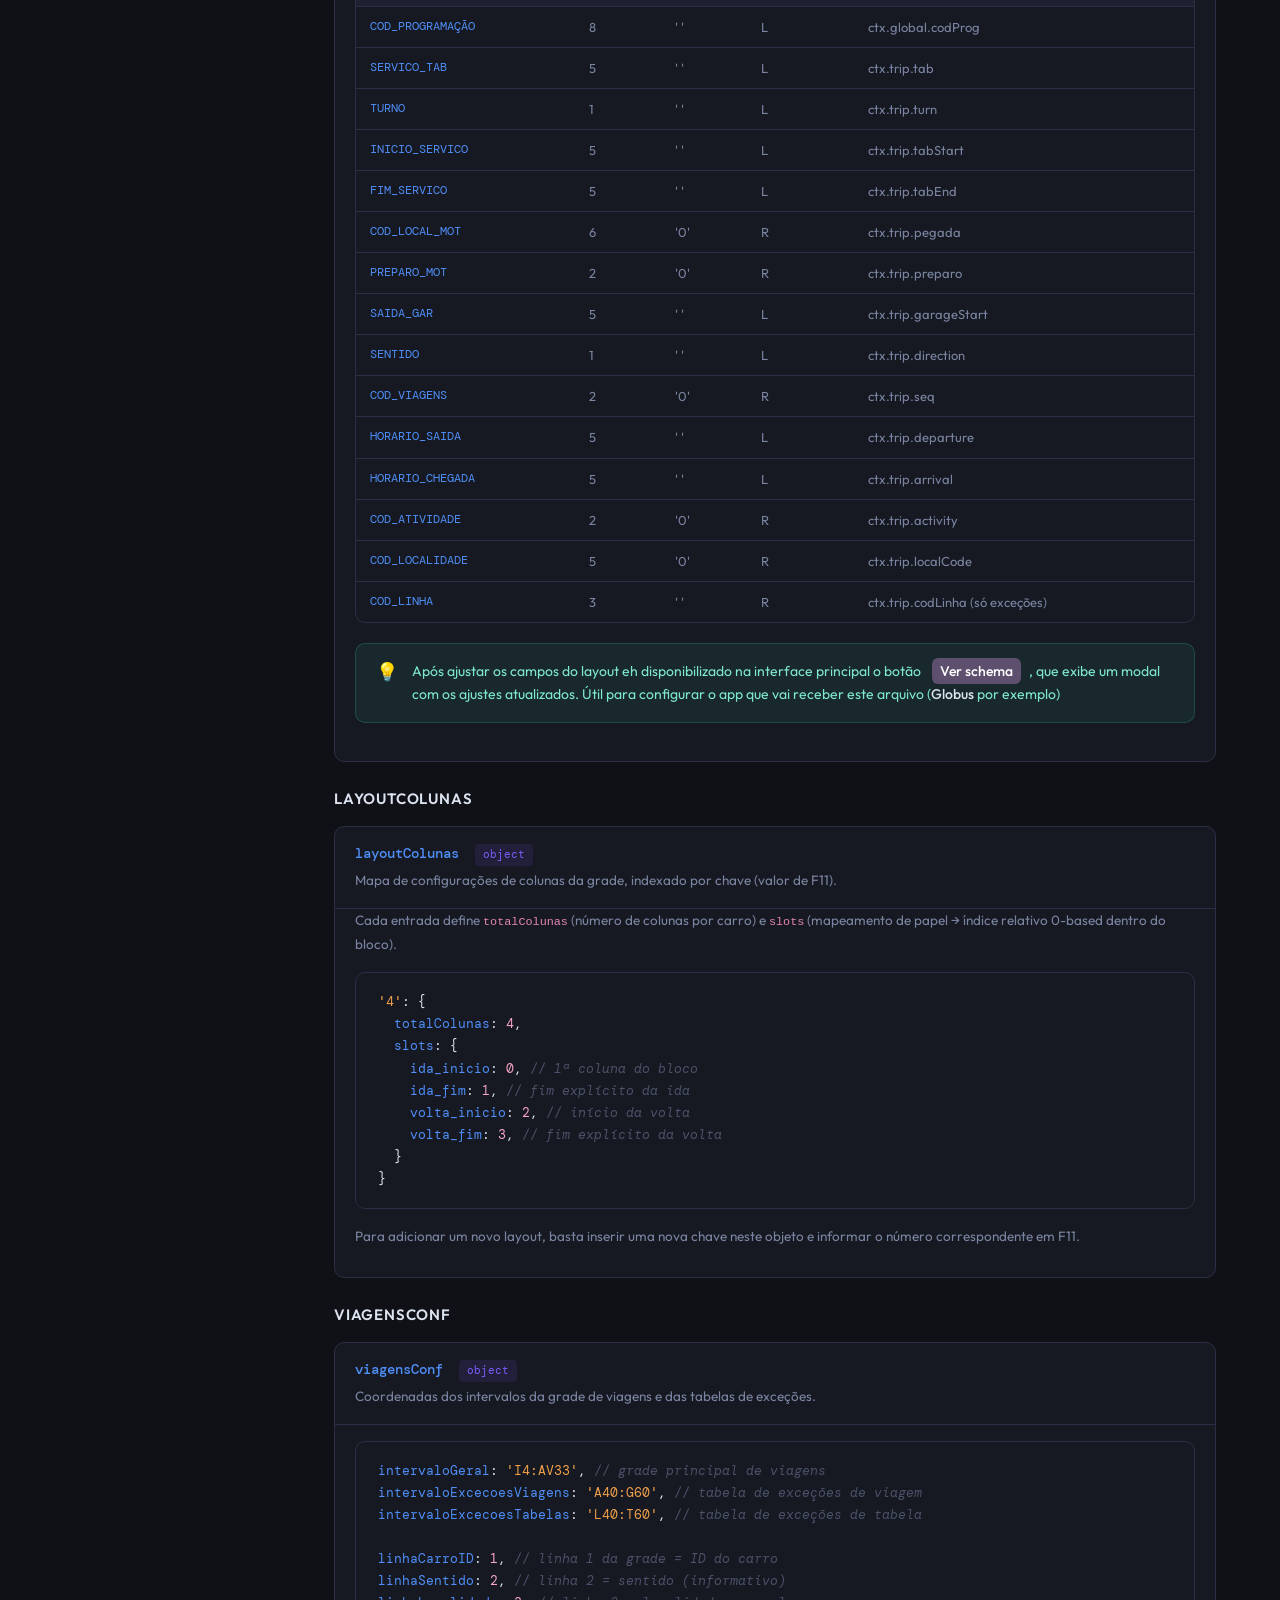
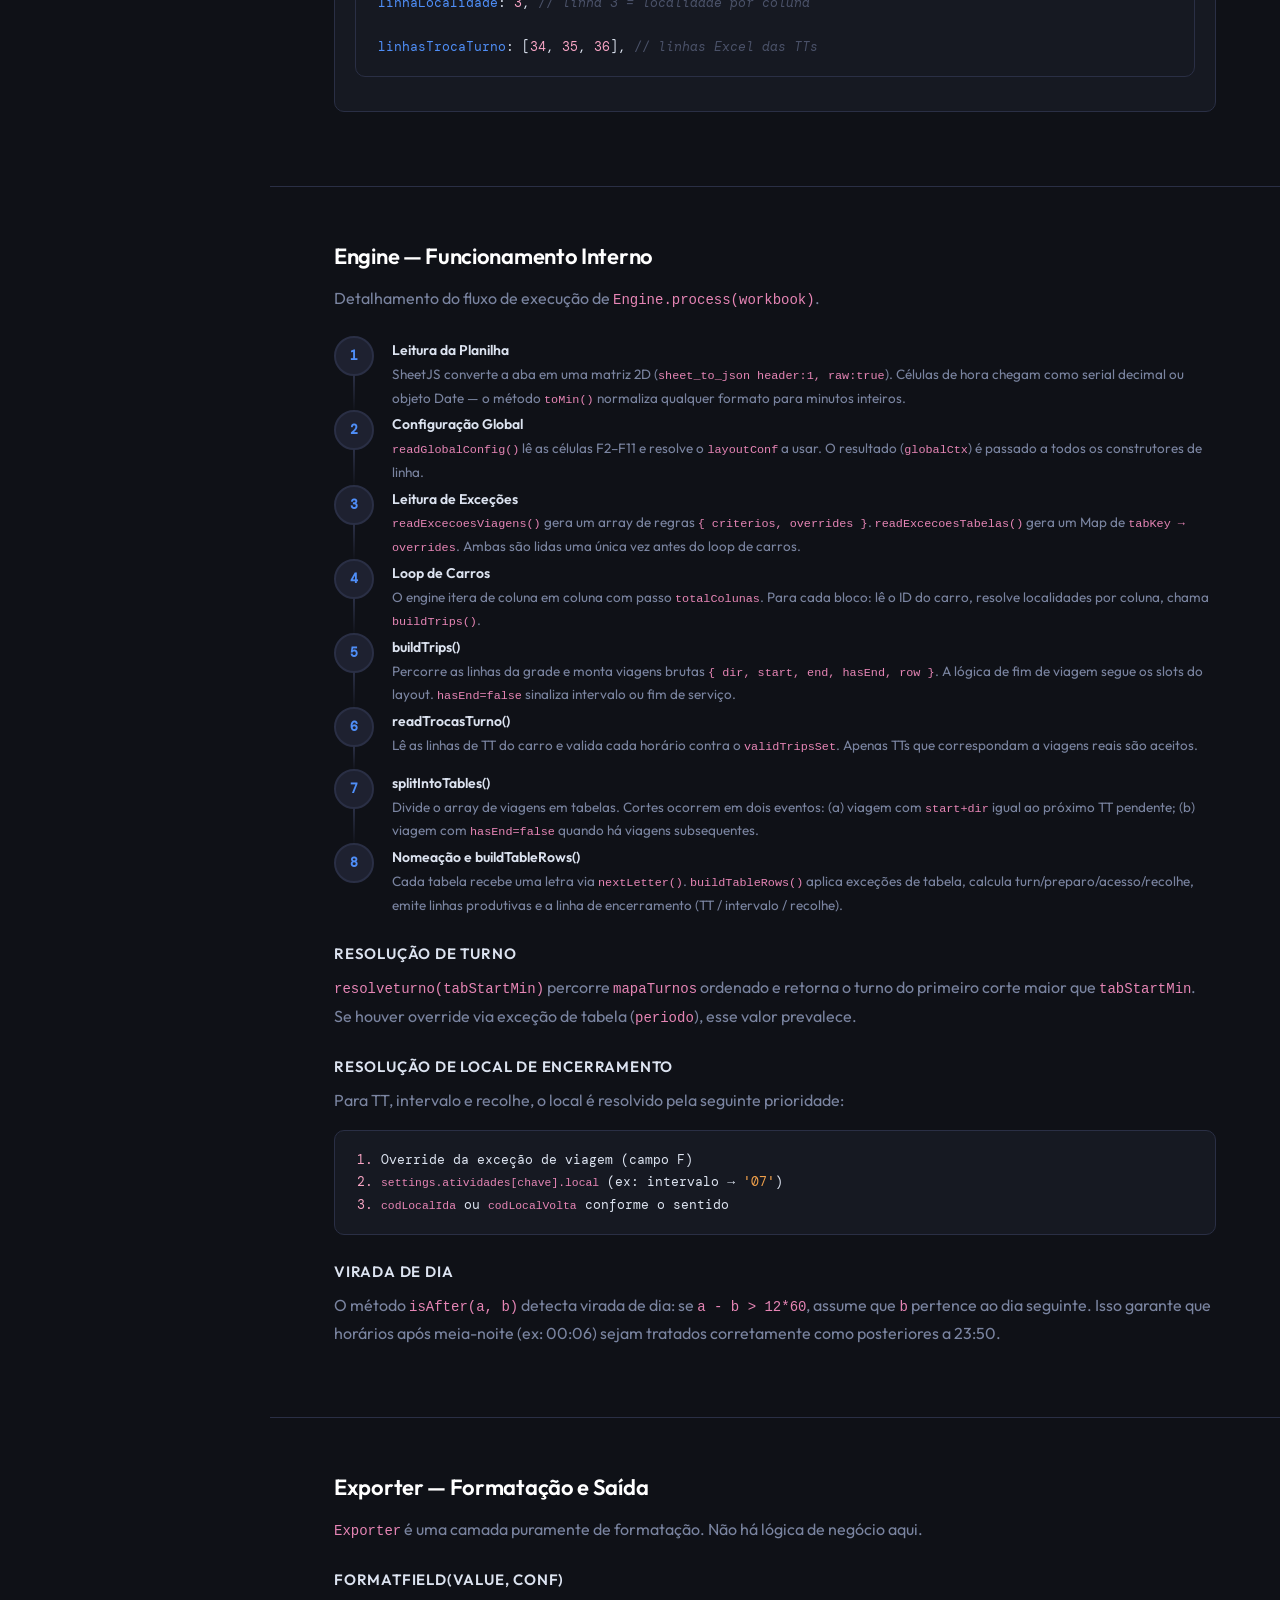
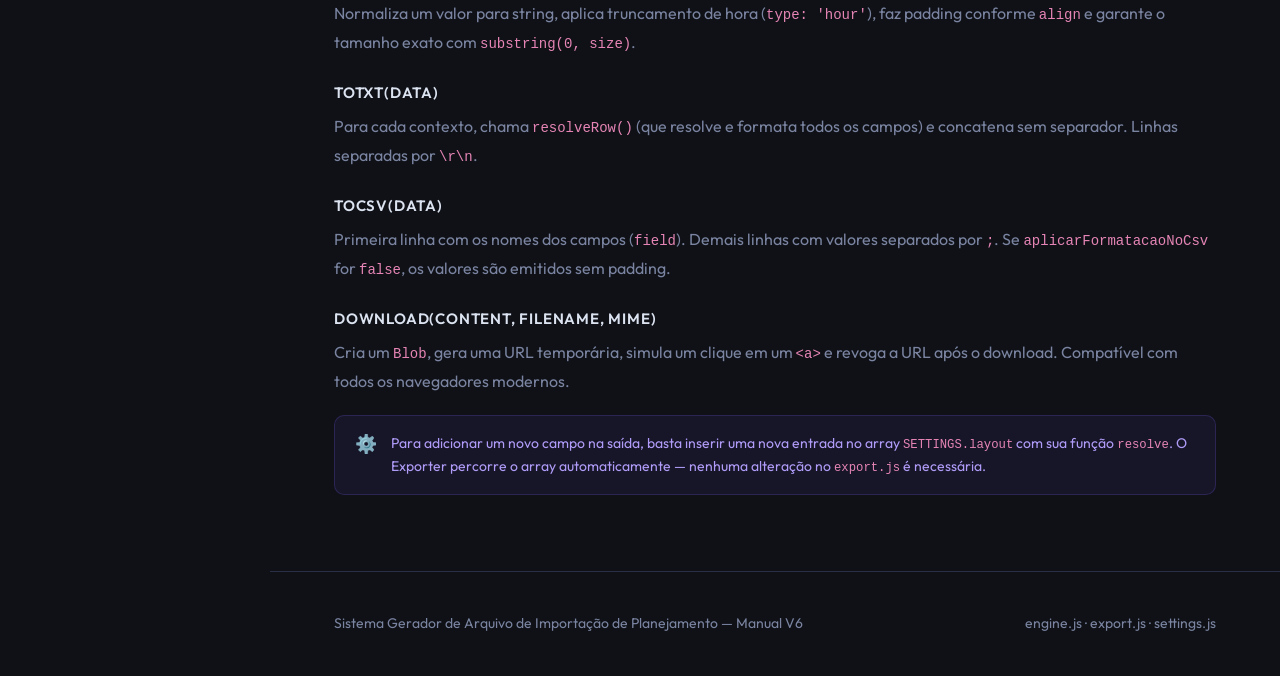
==== commit 6620f10b: "Consolidado manual V6" ====
--- a/manual.html
+++ b/manual.html
@@ -912,8 +912,8 @@
   /* ── FOOTER ──────────────────────────────────────── */
   .footer {
     padding: 40px 64px;
-    color: var(--text-dim);
-    font-size: 12.5px;
+    color: var(--text-muted);
+    font-size: 14px;
     display: flex;
     justify-content: space-between;
     align-items: center;
@@ -1350,19 +1350,12 @@
       </table>
     </div>
 
-    <div class="callout tip">
-      <span class="callout-icon">💡</span>
-      <div>
-        O horário de TT deve corresponder <strong>exatamente</strong> a um horário existente na grade de viagens daquele carro. Se não houver correspondência, o TT é ignorado.<br><br>
-        O sentido do TT é determinado pela coluna onde o horário foi inserido (Ida → sentido I, Volta → sentido V).
-      </div>
-    </div>
   </section>
 
   <!-- EXCEÇÕES DE VIAGEM -->
   <section class="section" id="excecoes-viagens">
     <h2>Exceções de Viagem</h2>
-    <p>Permitem sobrescrever a atividade, o local ou a linha (caso viagem pertença a outra linha) de <strong>viagens específicas</strong>, ou várias (<strong>alteração em lote</strong>). Ficam no intervalo <strong>A40:G60</strong> (configurável).</p>
+    <p>Sistema permite sobrescrever a atividade, o local ou a linha (caso viagem pertença a outra linha) de <strong>viagens específicas</strong>, ou várias (<strong>alteração em lote</strong>). Estes ajustes de viagem deve ser feitos no intervalo <strong>A40:G60</strong> (configurável).</p>
 
     <div class="excel-wrap">
       <table class="exc-table">
@@ -1379,7 +1372,7 @@
             <td>A</td>
             <td>Carro</td>
             <td>Critério</td>
-            <td>Número do carro (ex: <code>1</code> ou <code>01</code>). Deixar vazio = aplica a todos.</td>
+            <td>Número do carro (ex: <code>1</code>). Deixar vazio = aplica a <strong>todos os carros</strong>.</td>
           </tr>
           <tr class="cat-crit">
             <td>B</td>
@@ -1403,7 +1396,7 @@
             <td>E</td>
             <td>Atividade</td>
             <td>Override</td>
-            <td>Código da atividade a usar no lugar do padrão (ex: <code>03</code>).</td>
+            <td>Código da atividade a usar no lugar do padrão (ex: <code>13</code>).</td>
           </tr>
           <tr class="cat-over">
             <td>F</td>
@@ -1415,14 +1408,14 @@
             <td>G</td>
             <td>Linha</td>
             <td>Override</td>
-            <td>Código de linha alternativo (preenche o campo COD_LINHA na saída).</td>
+            <td>Código de linha alternativo (usado somente quando a viagem é feita em outra linha).</td>
           </tr>
         </tbody>
       </table>
     </div>
 
     <h3>Exemplo</h3>
-    <p>Para que o carro 2, na viagem das 13:10 sentido I, use a atividade <code>03</code> e o local <code>99</code>:</p>
+    <p>Para que o carro 2, na viagem das 13:10 sentido I, use a atividade <code>22</code> e o local <code>99</code>:</p>
 
     <div class="excel-wrap">
       <table class="exc-table">
@@ -1435,9 +1428,9 @@
             <td>13:10</td>
             <td>I</td>
             <td>P</td>
-            <td>03</td>
+            <td>22</td>
             <td>99</td>
-            <td class="empty" style="color:var(--text-dim)">—</td>
+            <td class="empty" style="color:var(--text-dim)"></td>
           </tr>
         </tbody>
       </table>
@@ -1452,7 +1445,7 @@
   <!-- EXCEÇÕES DE TABELA -->
   <section class="section" id="excecoes-tabelas">
     <h2>Exceções de Tabela</h2>
-    <p>Permitem sobrescrever configurações de <strong>tabelas inteiras</strong> (nome, horários, tempos, saída de garagem). Ficam no intervalo <strong>L40:T60</strong>.</p>
+    <p>Permitem sobrescrever configurações referêntes a <strong>tabela</strong> (nome, horários, tempos, saída de garagem). Ficam no intervalo <strong>L40:T60</strong>.</p>
 
     <div class="excel-wrap">
       <table class="exc-table">
@@ -1460,6 +1453,7 @@
           <tr>
             <th>Coluna</th>
             <th>Campo</th>
+            <th>Tipo</th>
             <th>Exemplo</th>
             <th>Descrição</th>
           </tr>
@@ -1468,54 +1462,63 @@
           <tr>
             <td>L</td>
             <td>Tabela (chave)</td>
+            <td>Filtro</td>
             <td>01A</td>
             <td>Nome da tabela a sobrescrever (carro + letra, ex: <code>01A</code>, <code>02B</code>).</td>
           </tr>
           <tr>
             <td>M</td>
             <td>Nome</td>
+            <td>Override</td>
             <td>01Z</td>
             <td>Substitui o nome gerado automaticamente pelo engine.</td>
           </tr>
           <tr>
             <td>N</td>
             <td>Início</td>
+            <td>Override</td>
             <td>05:00</td>
             <td>Sobrescreve o horário de início da tabela (INICIO_SERVICO).</td>
           </tr>
           <tr>
             <td>O</td>
             <td>Fim</td>
+            <td>Override</td>
             <td>12:10</td>
             <td>Sobrescreve o horário de fim da tabela (FIM_SERVICO).</td>
           </tr>
           <tr>
             <td>P</td>
             <td>Período (Turno)</td>
+            <td>Override</td>
             <td>1</td>
             <td>Força o número do turno da tabela, ignorando o mapa automático.</td>
           </tr>
           <tr>
             <td>Q</td>
             <td>Saída Garagem</td>
+            <td>Override</td>
             <td>04:45</td>
             <td>Sobrescreve o horário de saída da garagem (SAIDA_GAR).</td>
           </tr>
           <tr>
             <td>R</td>
             <td>Preparo (min)</td>
+            <td>Override</td>
             <td>15</td>
             <td>Sobrescreve o tempo de preparo apenas para esta tabela.</td>
           </tr>
           <tr>
             <td>S</td>
             <td>Acesso (min)</td>
+            <td>Override</td>
             <td>20</td>
             <td>Sobrescreve o tempo de acesso apenas para esta tabela.</td>
           </tr>
           <tr>
             <td>T</td>
             <td>Recolhe (min)</td>
+            <td>Override</td>
             <td>25</td>
             <td>Sobrescreve o tempo de recolhe apenas para esta tabela.</td>
           </tr>
@@ -1527,12 +1530,16 @@
       <span class="callout-icon">💡</span>
       <div>A chave da tabela (coluna L) é formada pelo <strong>número do carro com 2 dígitos + letra</strong> (ex: <code>01A</code>, <code>03C</code>). A busca é feita sem distinção de maiúsculas/minúsculas.</div>
     </div>
+    <div class="callout tip">
+      <span class="callout-icon">💡</span>
+      <div>As letras usadas como base são <code>['A', 'B', 'D', 'E', 'F']</code> (seguindo a ordem) com excessão de carros vindos de um <strong>intervalo</strong>, neste caso tem sequencia própria <code>['C', 'V', 'X', 'Z']</code>, este padrão pode ser alterado no <code>settings.js</code>.</div>
+    </div>
   </section>
 
   <!-- LAYOUTS DE COLUNAS -->
   <section class="section" id="layouts-colunas">
     <h2>Layouts de Colunas (F11)</h2>
-    <p>O valor de <strong>F11</strong> define como a grade está organizada — quantas colunas cada carro ocupa e qual papel cada uma tem. Existem 4 layouts disponíveis:</p>
+    <p>O valor de <strong>F11</strong> define como a grade está organizada — quantas colunas cada carro ocupa e qual papel cada uma tem, ao alterar este valor, o grid sera ajustado para corresponder . Existem 4 layouts disponíveis:</p>
 
     <div class="layout-grid">
       <div class="layout-card">
@@ -1585,23 +1592,28 @@
       <span class="callout-icon">ℹ️</span>
       <div>Se a célula F11 estiver vazia ou com um valor não reconhecido, o engine usa automaticamente o <strong>Layout 1</strong> como padrão.</div>
     </div>
+    <div class="callout tip">
+      <span class="callout-icon">💡</span>
+      <div>Outros layouts podem ser criados e customizados pelo usuário, devendo neste caso ser informado no intervalo de <strong>D20:E26</strong> a quantidade de colunas e o padrão a ser usado. Além disso é necessário criar um padrão em <code>SETTINGS.layoutColunas</code>, detalhado melhor na seção <a href="#s-layout-colunas">Layouts de Colunas</a></div>
+    </div>
   </section>
 
   <!-- LINHA CIRCULAR -->
   <section class="section" id="linha-circular">
     <h2>Linha Circular (F10 = 1)</h2>
-    <p>Quando a linha é circular, os ônibus percorrem o trajeto completo em laço contínuo, sem distinguir Ida e Volta da mesma forma que uma linha convencional.</p>
+    <p>É possivel definir o Engine para funcionar com um padrão de linha circular, mudando ligeiramente o funcionamento. Os ônibus percorrem o trajeto completo em laço contínuo, sem distinguir Ida e Volta da mesma forma que uma linha convencional.</p>
+    <p>Recomenda-se usar padrão de duas colunas para carro, para permitir 1/2 meia viagem.</p>
 
     <h3>Comportamento</h3>
-    <p>Com <strong>F10 = 1</strong>, o engine ativa o modo circular com as seguintes regras:</p>
+    <p>Com <strong>F10 = 1 (ou sim, ou true)</strong>, o engine ativa o modo circular com as seguintes regras:</p>
 
     <div class="callout info">
-      <span class="callout-icon">🔄</span>
-      <div>
-        <strong>Viagem normal</strong> (só col Ida preenchida): sentido <code>C</code>, fim = próxima Ida.<br><br>
-        <strong>Meia viagem IDA</strong> (cols Ida <em>e</em> Volta preenchidas na mesma linha): o carro inicia no meio do percurso. Sentido conforme <code>circularMeiaViagemConsisteSentido</code>.<br><br>
-        <strong>Meia viagem VOLTA</strong> (só col Volta preenchida, logo após intervalo): o carro retoma no meio do percurso.
-      </div>
+      <span class="callout-icon">ℹ️</span>
+      <ul>
+        <li><strong>Viagem normal</strong> (só col Ida preenchida): Gera viagem com sentido <code>C</code>, fim = próxima viagem na coluna de IDA.<br></li>
+        <li><strong>Meia viagem IDA</strong> (cols Ida <em>e</em> Volta preenchidas na mesma linha): Neste caso Engine vai considerar como <strong>meia viagem</strong>, e finalizar a viagem no horário informado.<br></li>
+        <li><strong>Meia viagem VOLTA</strong> (col Volta preenchida, logo no inicio da tabela ou após um intervalo): Caso carro inicia no meio do percurso, Engine trata como <strong>meia viagem</strong> de volta.</li>
+      </ul>
     </div>
 
     <div class="callout tip">
@@ -1755,7 +1767,7 @@
         <div class="settings-card-left">
           <div>
             <div class="settings-key">mapaTurnos <span class="settings-type type-object">object</span></div>
-            <div class="settings-desc">Define o número do turno com base no horário de início da tabela.</div>
+            <div class="settings-desc">Define o turno a ser aplicado na tabela usando um horário de corte, aplicado na hora de início da tabela.</div>
           </div>
         </div>
       </div>
@@ -1826,6 +1838,7 @@
             <p>Entrada de encerramento da última tabela do carro.</p>
           </div>
         </div>
+        <p>Os nomes <code>[produtiva,intervalo,troca_turno,recolhe]</code> não devem ser alterados, apenas os codigos a serem usados</p>
         <p>Cada atividade pode ser sobrescrita por uma <strong>exceção de viagem</strong> (campo E da tabela de exceções).</p>
       </div>
     </div>
@@ -1839,7 +1852,7 @@
         <div class="settings-card-left">
           <div>
             <div class="settings-key">sequenciaNormal <span class="settings-type type-array">array</span></div>
-            <div class="settings-desc">Letras usadas para nomear tabelas em sequência normal.</div>
+            <div class="settings-desc">Letras usadas para nomear tabelas em sequência normal (inicio do carro ou troca de turno)</div>
           </div>
         </div>
       </div>
@@ -1847,9 +1860,23 @@
         <p>A primeira tabela de cada carro sempre recebe a primeira letra (<code>'A'</code>). As seguintes recebem a próxima letra disponível.</p>
         <div class="code-block">
 <span class="key">sequenciaNormal</span>:       [<span class="str">'A'</span>, <span class="str">'B'</span>, <span class="str">'D'</span>, <span class="str">'E'</span>, <span class="str">'F'</span>]<br>
+        </div>
+      </div>
+    </div>
+
+    <div class="settings-card">
+      <div class="settings-card-header">
+        <div class="settings-card-left">
+          <div>
+            <div class="settings-key">sequenciaPosIntervalo <span class="settings-type type-array">array</span></div>
+            <div class="settings-desc">Letras usadas para nomear tabelas vindas de um intervalo.</div>
+          </div>
+        </div>
+      </div>
+      <div class="settings-card-body">
+        <div class="code-block">
 <span class="key">sequenciaPosIntervalo</span>: [<span class="str">'C'</span>, <span class="str">'V'</span>, <span class="str">'X'</span>, <span class="str">'Z'</span>]
         </div>
-        <p>Tabelas abertas <strong>após um intervalo</strong> usam <code>sequenciaPosIntervalo</code>. Por exemplo: carro 01 com um intervalo geraria tabelas <code>01A</code> → <code>01C</code>.</p>
       </div>
     </div>
 
@@ -1902,6 +1929,12 @@
             </tbody>
           </table>
         </div>
+
+        <div class="callout tip">
+          <span class="callout-icon">💡</span>
+          <div>Após ajustar os campos do layout eh disponibilizado na interface principal o botão <strong class="mx-2 px-2 py-1 rounded btn-purple-matte">Ver schema</strong>, que exibe um modal com os ajustes atualizados. Útil para configurar o app que vai receber este arquivo (<strong>Globus</strong> por exemplo)</div>
+        </div>
+
       </div>
     </div>
 
@@ -1960,10 +1993,6 @@
 <span class="key">linhaLocalidade</span>: <span class="num">3</span>,  <span class="cmt">// linha 3 = localidade por coluna</span><br><br>
 <span class="key">linhasTrocaTurno</span>: [<span class="num">34</span>, <span class="num">35</span>, <span class="num">36</span>],  <span class="cmt">// linhas Excel das TTs</span>
         </div>
-        <div class="callout warning" style="margin-top:14px">
-          <span class="callout-icon">⚠️</span>
-          <div><code>linhaCarroID</code>, <code>linhaSentido</code> e <code>linhaLocalidade</code> são números de <strong>linha relativa dentro da grade</strong>, não linha do Excel. Linha 1 da grade = primeira linha do intervalo definido em <code>intervaloGeral</code>.</div>
-        </div>
       </div>
     </div>
   </section>
@@ -2071,8 +2100,8 @@
   </section>
 
   <footer class="footer">
-    <div>Sistema de Escalas de Transporte Urbano — Manual v5</div>
-    <div style="color: var(--text-dim)">engine.js · export.js · settings.js</div>
+    <div>Sistema Gerador de Arquivo de Importação de Planejamento — Manual V6</div>
+    <div>engine.js · export.js · settings.js</div>
   </footer>
 
 </main>
